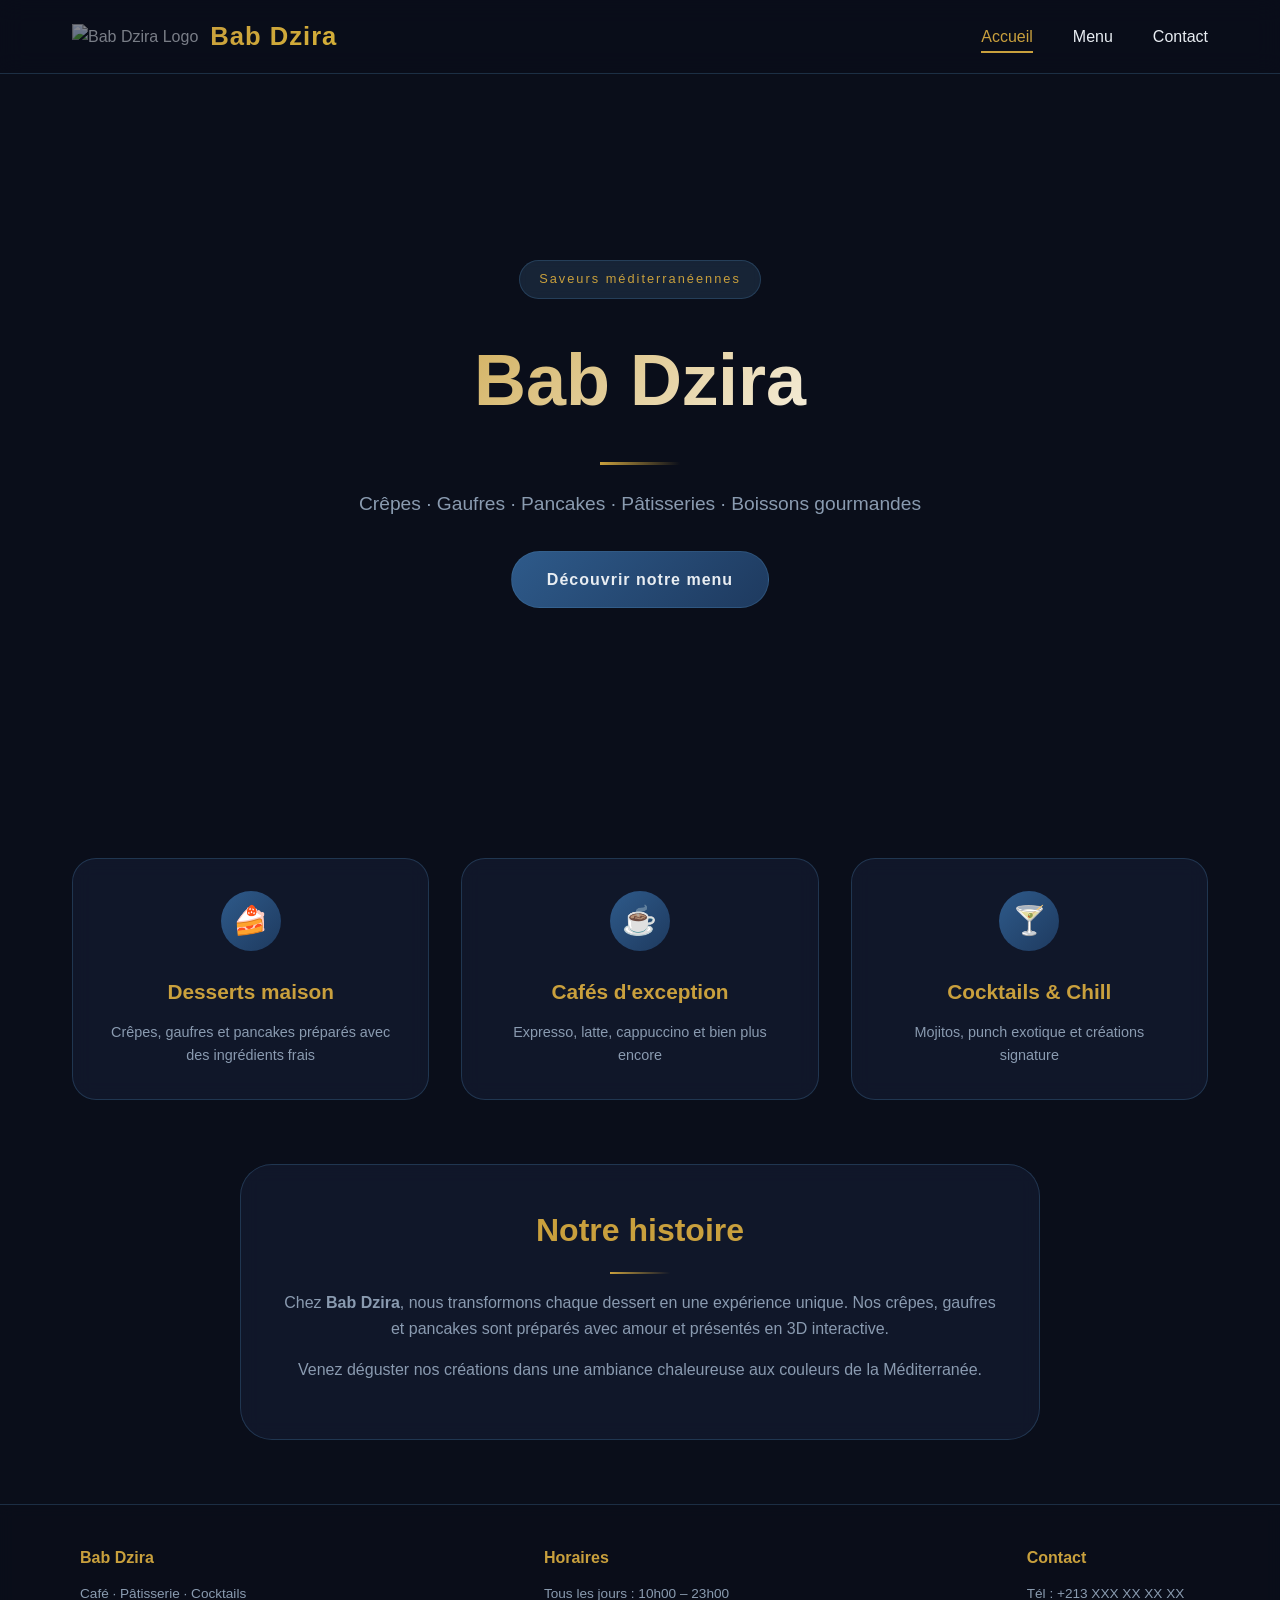
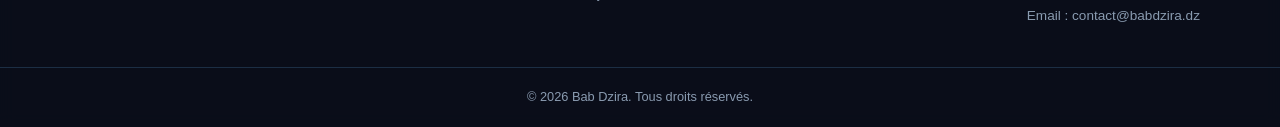
==== index.html @ 974e3d9e "Update index.html" ====
<!DOCTYPE html>
<html lang="fr">
<head>
    <meta charset="UTF-8">
    <meta name="viewport" content="width=device-width, initial-scale=1.0, user-scalable=yes">
    <title>Bab Dzira | Café Pâtisserie</title>
    <link rel="stylesheet" href="style.css">
    <script type="module" src="https://ajax.googleapis.com/ajax/libs/model-viewer/3.5.0/model-viewer.min.js"></script>
</head>
<body>
    <div class="bg-pattern"></div>
    <header>
        <nav>
            <div class="logo">
                <div class="logo-placeholder">
                    <img src="babdzira.png" alt="Bab Dzira Logo" class="logo-img" onerror="this.style.opacity='0.5'">
                </div>
                <span class="logo-text">Bab Dzira</span>
            </div>
            <ul class="nav-links">
                <li><a href="index.html" class="active">Accueil</a></li>
                <li><a href="menu.html">Menu</a></li>
                <li><a href="contact.html">Contact</a></li>
            </ul>
            <div class="hamburger">
                <span></span>
                <span></span>
                <span></span>
            </div>
        </nav>
    </header>

    <main>
        <section class="hero">
            <div class="hero-content">
                <div class="hero-badge">Saveurs méditerranéennes</div>
                <h1>Bab Dzira</h1>
                <div class="hero-divider"></div>
                <p>Crêpes · Gaufres · Pancakes · Pâtisseries · Boissons gourmandes</p>
                <a href="menu.html" class="btn-primary">Découvrir notre menu</a>
            </div>
        </section>

        <section class="features">
            <div class="feature-card">
                <div class="feature-icon feature-icon-dessert"></div>
                <h3>Desserts maison</h3>
                <p>Crêpes, gaufres et pancakes préparés avec des ingrédients frais</p>
            </div>
            <div class="feature-card">
                <div class="feature-icon feature-icon-cafe"></div>
                <h3>Cafés d'exception</h3>
                <p>Expresso, latte, cappuccino et bien plus encore</p>
            </div>
            <div class="feature-card">
                <div class="feature-icon feature-icon-cocktail"></div>
                <h3>Cocktails & Chill</h3>
                <p>Mojitos, punch exotique et créations signature</p>
            </div>
        </section>

        <section class="about-preview">
            <div class="about-text">
                <h2>Notre histoire</h2>
                <div class="section-divider"></div>
                <p>Chez <strong>Bab Dzira</strong>, nous transformons chaque dessert en une expérience unique. Nos crêpes, gaufres et pancakes sont préparés avec amour et présentés en 3D interactive.</p>
                <p>Venez déguster nos créations dans une ambiance chaleureuse aux couleurs de la Méditerranée.</p>
            </div>
        </section>
    </main>

    <footer>
        <div class="footer-content">
            <div class="footer-section">
                <h4>Bab Dzira</h4>
                <p>Café · Pâtisserie · Cocktails</p>
            </div>
            <div class="footer-section">
                <h4>Horaires</h4>
                <p>Tous les jours : 10h00 – 23h00</p>
            </div>
            <div class="footer-section">
                <h4>Contact</h4>
                <p>Tél : +213 XXX XX XX XX</p>
                <p>Email : contact@babdzira.dz</p>
            </div>
        </div>
        <div class="footer-bottom">
            <p>&copy; 2026 Bab Dzira. Tous droits réservés.</p>
        </div>
    </footer>

    <script src="script.js"></script>
</body>
</html>
---- style.css ----
:root {
    --bg-dark: #0A0E1A;
    --bg-card: rgba(18, 25, 45, 0.85);
    --blue-primary: #1E3A5F;
    --blue-accent: #2E5A8A;
    --blue-light: #4A7DA8;
    --gold: #C9A03D;
    --gold-light: #D4AF37;
    --text-light: #E8EDF2;
    --text-muted: #8A9BB0;
    --glass-border: rgba(74, 125, 168, 0.3);
    --shadow: 0 15px 35px rgba(0, 0, 0, 0.3);
    --shadow-glow: 0 0 20px rgba(74, 125, 168, 0.2);
}

* {
    margin: 0;
    padding: 0;
    box-sizing: border-box;
    font-family: 'Segoe UI', 'Poppins', 'Helvetica Neue', sans-serif;
}

body {
    background: var(--bg-dark);
    color: var(--text-light);
    line-height: 1.6;
    position: relative;
}

.bg-gradient {
    position: fixed;
    top: 0;
    left: 0;
    width: 100%;
    height: 100%;
    background: radial-gradient(circle at 20% 30%, rgba(30, 58, 95, 0.3), rgba(10, 14, 26, 0.95));
    z-index: -2;
}

/* HEADER */
header {
    background: rgba(10, 14, 26, 0.85);
    backdrop-filter: blur(12px);
    border-bottom: 1px solid var(--glass-border);
    position: sticky;
    top: 0;
    z-index: 100;
}

nav {
    max-width: 1200px;
    margin: 0 auto;
    padding: 1rem 2rem;
    display: flex;
    justify-content: space-between;
    align-items: center;
    flex-wrap: wrap;
}

.logo {
    display: flex;
    align-items: center;
    gap: 0.75rem;
}

.logo img {
    height: 50px;
    width: auto;
}

.logo span {
    font-size: 1.6rem;
    font-weight: 600;
    background: linear-gradient(135deg, var(--gold), var(--gold-light));
    -webkit-background-clip: text;
    background-clip: text;
    color: transparent;
    letter-spacing: 1px;
}

.nav-links {
    display: flex;
    gap: 2.5rem;
    list-style: none;
}

.nav-links a {
    text-decoration: none;
    color: var(--text-light);
    font-weight: 500;
    transition: all 0.3s ease;
    padding: 0.5rem 0;
    position: relative;
}

.nav-links a::after {
    content: '';
    position: absolute;
    bottom: 0;
    left: 0;
    width: 0;
    height: 2px;
    background: var(--gold);
    transition: width 0.3s ease;
}

.nav-links a:hover::after,
.nav-links a.active::after {
    width: 100%;
}

.nav-links a:hover,
.nav-links a.active {
    color: var(--gold);
}

.hamburger {
    display: none;
    flex-direction: column;
    cursor: pointer;
}

.hamburger span {
    width: 25px;
    height: 2px;
    background: var(--text-light);
    margin: 3px 0;
    transition: 0.3s;
}

/* HERO */
.hero {
    min-height: 80vh;
    display: flex;
    align-items: center;
    justify-content: center;
    text-align: center;
    padding: 4rem 2rem;
}

.hero-content {
    max-width: 800px;
}

.hero-badge {
    display: inline-block;
    background: rgba(74, 125, 168, 0.2);
    backdrop-filter: blur(4px);
    padding: 0.5rem 1.2rem;
    border-radius: 40px;
    font-size: 0.8rem;
    letter-spacing: 2px;
    color: var(--gold);
    border: 1px solid var(--glass-border);
    margin-bottom: 1.5rem;
}

.hero h1 {
    font-size: 4.5rem;
    font-weight: 700;
    background: linear-gradient(135deg, var(--gold), #FFFFFF);
    -webkit-background-clip: text;
    background-clip: text;
    color: transparent;
    margin-bottom: 1rem;
}

.hero-divider {
    width: 80px;
    height: 3px;
    background: linear-gradient(90deg, var(--gold), transparent);
    margin: 1.5rem auto;
}

.hero p {
    font-size: 1.2rem;
    color: var(--text-muted);
    margin-bottom: 2rem;
}

.btn-primary {
    background: linear-gradient(135deg, var(--blue-accent), var(--blue-primary));
    color: var(--text-light);
    padding: 0.9rem 2.2rem;
    border: 1px solid var(--glass-border);
    border-radius: 40px;
    font-weight: 600;
    text-decoration: none;
    display: inline-block;
    transition: all 0.3s ease;
    cursor: pointer;
    letter-spacing: 1px;
}

.btn-primary:hover {
    background: linear-gradient(135deg, var(--blue-light), var(--blue-accent));
    transform: translateY(-3px);
    box-shadow: var(--shadow-glow);
    border-color: var(--gold);
}

/* FEATURES */
.features {
    max-width: 1200px;
    margin: 4rem auto;
    display: flex;
    gap: 2rem;
    flex-wrap: wrap;
    padding: 0 2rem;
}

.feature-card {
    background: var(--bg-card);
    backdrop-filter: blur(10px);
    border: 1px solid var(--glass-border);
    border-radius: 24px;
    padding: 2rem;
    text-align: center;
    flex: 1;
    min-width: 200px;
    transition: all 0.3s ease;
}

.feature-card:hover {
    transform: translateY(-8px);
    border-color: var(--gold);
    box-shadow: var(--shadow);
}

.feature-icon {
    width: 60px;
    height: 60px;
    margin: 0 auto 1.5rem;
    background: linear-gradient(135deg, var(--blue-accent), var(--blue-primary));
    border-radius: 50%;
    display: flex;
    align-items: center;
    justify-content: center;
    position: relative;
}

.feature-icon::before {
    font-size: 28px;
    color: var(--gold);
}

.feature-icon-dessert::before { content: "🍰"; }
.feature-icon-cafe::before { content: "☕"; }
.feature-icon-cocktail::before { content: "🍸"; }

.feature-card h3 {
    font-size: 1.3rem;
    margin-bottom: 0.8rem;
    color: var(--gold);
}

.feature-card p {
    color: var(--text-muted);
    font-size: 0.9rem;
}

/* ABOUT */
.about-preview {
    max-width: 800px;
    margin: 4rem auto;
    text-align: center;
    padding: 2.5rem;
    background: var(--bg-card);
    backdrop-filter: blur(10px);
    border: 1px solid var(--glass-border);
    border-radius: 32px;
}

.about-preview h2 {
    font-size: 2rem;
    color: var(--gold);
    margin-bottom: 1rem;
}

.section-divider {
    width: 60px;
    height: 2px;
    background: linear-gradient(90deg, var(--gold), transparent);
    margin: 1rem auto;
}

.about-preview p {
    color: var(--text-muted);
    margin: 1rem 0;
}

/* MENU - CARROUSSEL */
.menu-header {
    text-align: center;
    padding: 3rem 2rem 1rem;
}

.menu-header h1 {
    font-size: 2.8rem;
    color: var(--gold);
}

.menu-category-horizontal {
    margin: 2.5rem auto;
    padding: 0 1.5rem;
}

.menu-category-horizontal h2 {
    font-size: 1.8rem;
    border-left: 4px solid var(--gold);
    padding-left: 1rem;
    margin-bottom: 1.5rem;
    color: var(--text-light);
}

.scroll-container {
    overflow-x: auto;
    scroll-behavior: smooth;
    -webkit-overflow-scrolling: touch;
    scrollbar-width: thin;
    scrollbar-color: var(--gold) var(--blue-primary);
}

.scroll-container::-webkit-scrollbar {
    height: 6px;
}

.scroll-container::-webkit-scrollbar-track {
    background: var(--blue-primary);
    border-radius: 10px;
}

.scroll-container::-webkit-scrollbar-thumb {
    background: var(--gold);
    border-radius: 10px;
}

.scroll-wrapper {
    display: flex;
    gap: 1.5rem;
    padding: 0.5rem 0.2rem 1rem;
}

.menu-item {
    background: var(--bg-card);
    backdrop-filter: blur(10px);
    border: 1px solid var(--glass-border);
    border-radius: 24px;
    overflow: hidden;
    min-width: 280px;
    max-width: 280px;
    flex-shrink: 0;
    transition: all 0.3s ease;
}

.menu-item:hover {
    transform: translateY(-5px);
    border-color: var(--gold);
    box-shadow: var(--shadow);
}

.model-container {
    width: 100%;
    min-height: 220px;
    background: rgba(10, 14, 26, 0.6);
    display: flex;
    flex-direction: column;
    align-items: center;
    justify-content: center;
}

.btn-3d {
    background: linear-gradient(135deg, var(--blue-accent), var(--blue-primary));
    color: var(--text-light);
    border: 1px solid var(--glass-border);
    padding: 10px 20px;
    border-radius: 40px;
    font-weight: 500;
    cursor: pointer;
    margin: 20px auto;
    transition: all 0.3s ease;
}

.btn-3d:hover {
    background: linear-gradient(135deg, var(--blue-light), var(--blue-accent));
    border-color: var(--gold);
    transform: scale(1.02);
}

.model-3d {
    width: 100%;
    height: 220px;
    display: block;
}

.hidden-model {
    display: none;
}

.model-3d:not(.hidden-model) {
    display: block;
}

.dish-img {
    width: 100%;
    height: 180px;
    object-fit: cover;
    background: rgba(10, 14, 26, 0.6);
}

.menu-info {
    padding: 1.2rem;
}

.menu-info h3 {
    font-size: 1.1rem;
    color: var(--gold);
    margin-bottom: 0.4rem;
}

.menu-info p {
    font-size: 0.8rem;
    color: var(--text-muted);
}

.price {
    font-weight: 700;
    color: var(--gold-light);
    font-size: 1.1rem;
    display: inline-block;
    margin-top: 0.6rem;
}

/* CONTACT */
.contact-header {
    text-align: center;
    padding: 2rem;
}

.contact-header h1 {
    font-size: 2.5rem;
    color: var(--gold);
}

.contact-container {
    max-width: 1000px;
    margin: 2rem auto;
    display: grid;
    grid-template-columns: 1fr 1fr;
    gap: 3rem;
    padding: 0 2rem;
}

.contact-info, .contact-form {
    background: var(--bg-card);
    backdrop-filter: blur(10px);
    border: 1px solid var(--glass-border);
    padding: 2rem;
    border-radius: 28px;
}

.contact-info h2, .contact-form h2 {
    color: var(--gold);
    margin-bottom: 1.5rem;
}

.info-item {
    padding: 0.8rem 0;
    border-bottom: 1px solid var(--glass-border);
    color: var(--text-muted);
}

.info-item::before {
    margin-right: 12px;
    color: var(--gold);
}

.location::before { content: "📍 "; }
.phone::before { content: "📞 "; }
.email::before { content: "✉️ "; }
.clock::before { content: "⏰ "; }
.delivery::before { content: "🚚 "; }

.contact-form input, .contact-form textarea {
    width: 100%;
    padding: 0.9rem;
    margin: 0.5rem 0 1.2rem;
    background: rgba(10, 14, 26, 0.6);
    border: 1px solid var(--glass-border);
    border-radius: 16px;
    color: var(--text-light);
    font-size: 1rem;
}

.contact-form input:focus, .contact-form textarea:focus {
    outline: none;
    border-color: var(--gold);
}

/* FOOTER */
footer {
    background: rgba(10, 14, 26, 0.9);
    backdrop-filter: blur(8px);
    border-top: 1px solid var(--glass-border);
    margin-top: 4rem;
}

.footer-content {
    max-width: 1200px;
    margin: 0 auto;
    padding: 2.5rem;
    display: flex;
    justify-content: space-between;
    flex-wrap: wrap;
    gap: 2rem;
}

.footer-section h4 {
    color: var(--gold);
    margin-bottom: 0.8rem;
}

.footer-section p {
    color: var(--text-muted);
    font-size: 0.85rem;
}

.footer-bottom {
    text-align: center;
    padding: 1.2rem;
    border-top: 1px solid var(--glass-border);
    color: var(--text-muted);
    font-size: 0.8rem;
}

/* RESPONSIVE */
@media (max-width: 768px) {
    .nav-links {
        display: none;
        width: 100%;
        flex-direction: column;
        text-align: center;
        gap: 1rem;
        padding: 1rem 0;
    }
    .nav-links.active {
        display: flex;
    }
    .hamburger {
        display: flex;
    }
    .hero h1 {
        font-size: 2.5rem;
    }
    .contact-container {
        grid-template-columns: 1fr;
    }
    .hero-badge {
        font-size: 0.7rem;
    }
}
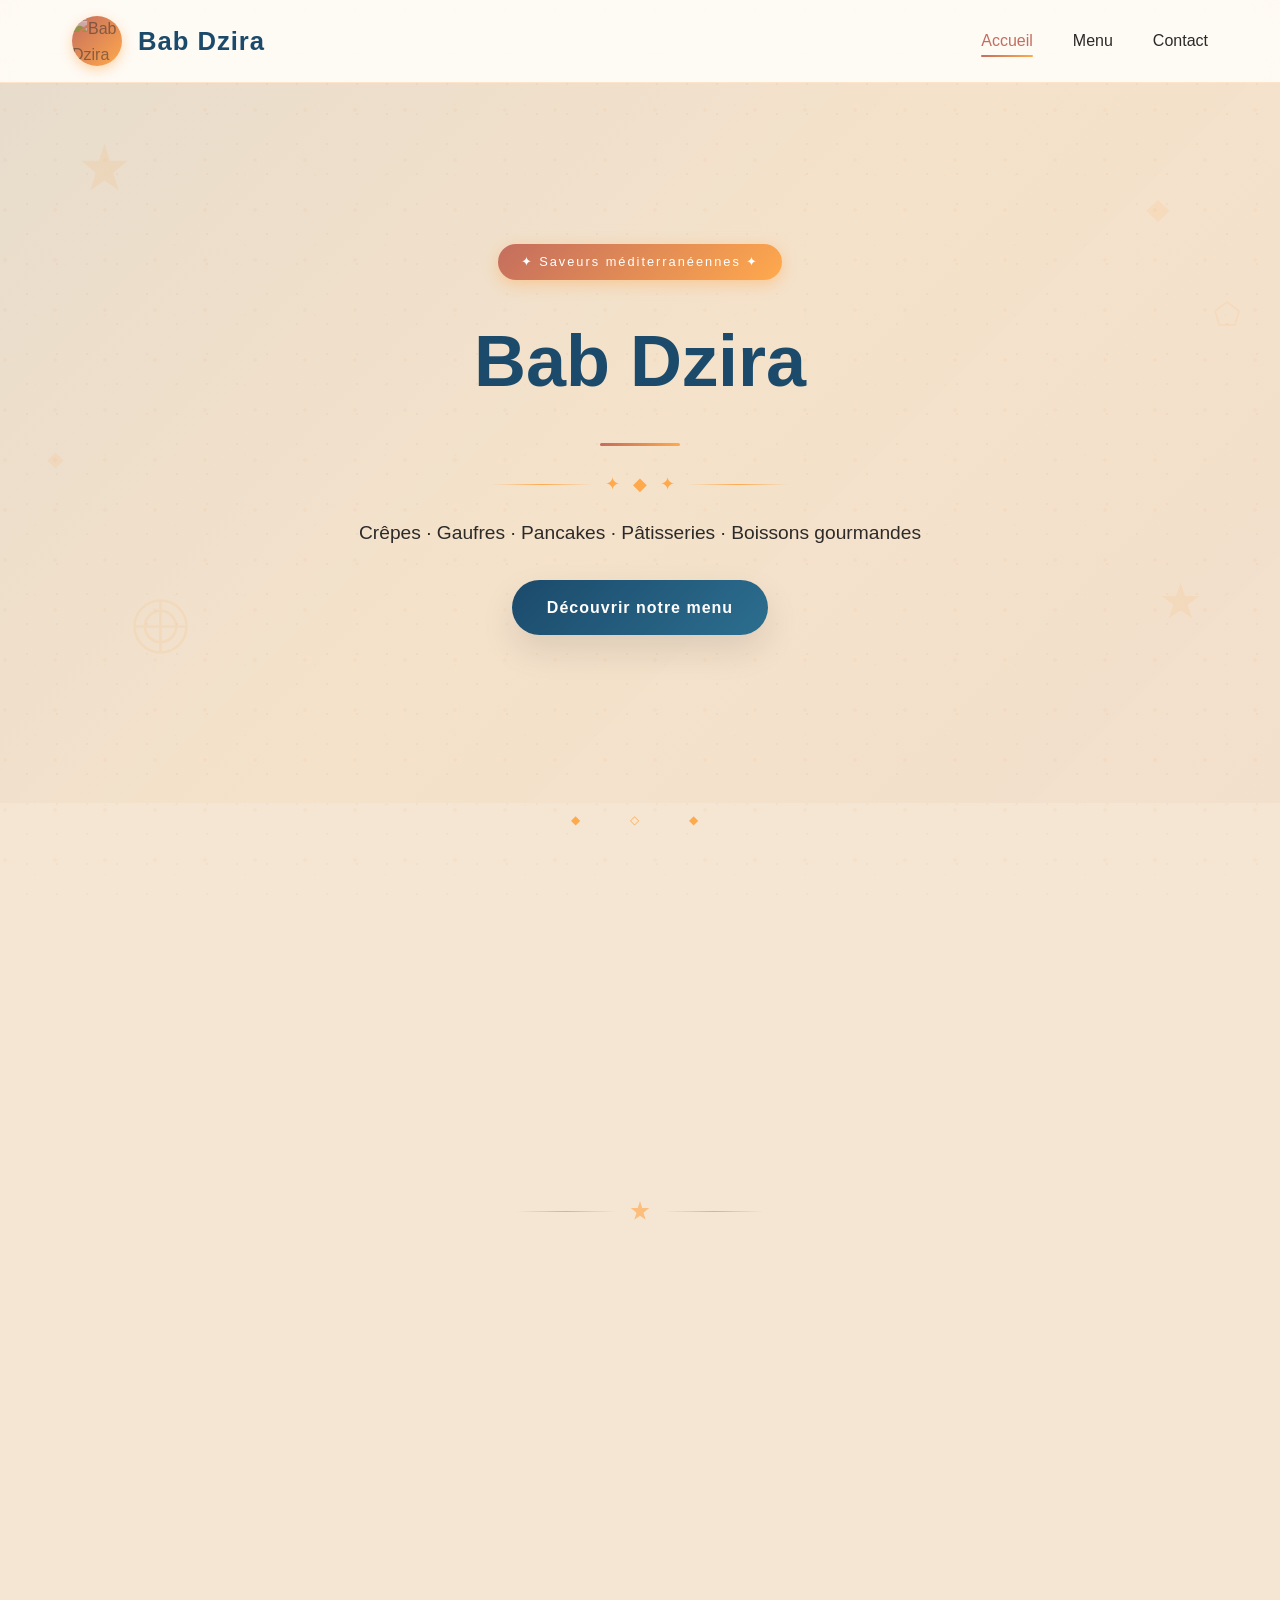
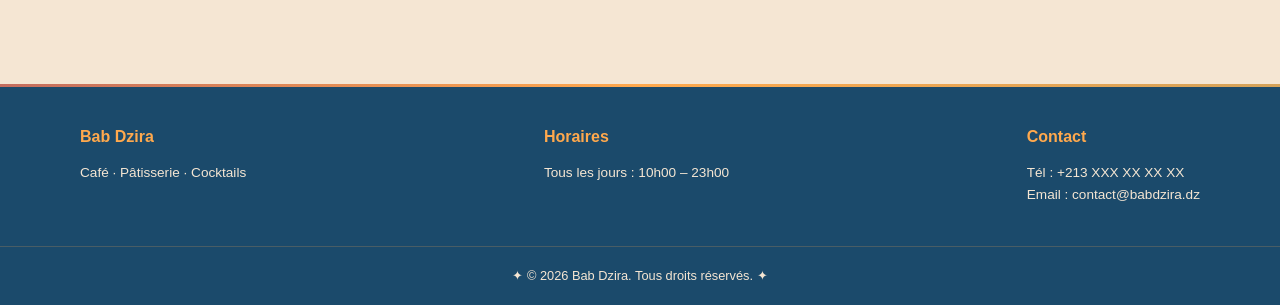
==== commit acf290e1: "Add files via upload" ====
--- a/index.html
+++ b/index.html
@@ -9,6 +9,7 @@
 </head>
 <body>
     <div class="bg-pattern"></div>
+
     <header>
         <nav>
             <div class="logo">
@@ -23,24 +24,54 @@
                 <li><a href="contact.html">Contact</a></li>
             </ul>
             <div class="hamburger">
-                <span></span>
-                <span></span>
-                <span></span>
+                <span></span><span></span><span></span>
             </div>
         </nav>
     </header>
 
     <main>
+        <!-- ===== HERO ===== -->
         <section class="hero">
+            <!-- Floating geometric ornaments (light orange) -->
+            <svg class="geo-shape" style="top:8%;left:6%;width:55px;height:55px;" viewBox="0 0 50 50" fill="currentColor">
+                <polygon points="25,2 30,18 46,18 33,29 38,45 25,36 12,45 17,29 4,18 20,18"/>
+            </svg>
+            <svg class="geo-shape" style="top:15%;right:8%;width:40px;height:40px;" viewBox="0 0 50 50" fill="currentColor">
+                <rect x="15" y="15" width="20" height="20" transform="rotate(45 25 25)"/>
+            </svg>
+            <svg class="geo-shape" style="bottom:20%;left:10%;width:65px;height:65px;" viewBox="0 0 50 50" fill="none" stroke="currentColor" stroke-width="2">
+                <circle cx="25" cy="25" r="20"/><circle cx="25" cy="25" r="12"/>
+                <line x1="25" y1="5" x2="25" y2="45"/><line x1="5" y1="25" x2="45" y2="25"/>
+            </svg>
+            <svg class="geo-shape" style="bottom:25%;right:6%;width:45px;height:45px;" viewBox="0 0 50 50" fill="currentColor">
+                <polygon points="25,5 30,20 46,20 33,30 38,45 25,36 12,45 17,30 4,20 20,20"/>
+            </svg>
+            <svg class="geo-shape" style="top:50%;left:3%;width:35px;height:35px;" viewBox="0 0 50 50" fill="currentColor">
+                <rect x="17" y="17" width="16" height="16" transform="rotate(45 25 25)"/>
+            </svg>
+            <svg class="geo-shape" style="top:30%;right:3%;width:30px;height:30px;" viewBox="0 0 50 50" fill="none" stroke="currentColor" stroke-width="3">
+                <polygon points="25,5 45,20 38,43 12,43 5,20"/>
+            </svg>
+
             <div class="hero-content">
-                <div class="hero-badge">Saveurs méditerranéennes</div>
+                <div class="hero-badge">✦ Saveurs méditerranéennes ✦</div>
                 <h1>Bab Dzira</h1>
                 <div class="hero-divider"></div>
+                <div class="ornament-row">
+                    <span class="ornament-line"></span>
+                    <span class="ornament-star">✦</span>
+                    <span class="ornament-star">◆</span>
+                    <span class="ornament-star">✦</span>
+                    <span class="ornament-line"></span>
+                </div>
                 <p>Crêpes · Gaufres · Pancakes · Pâtisseries · Boissons gourmandes</p>
                 <a href="menu.html" class="btn-primary">Découvrir notre menu</a>
             </div>
         </section>
 
+        <div class="diamond-sep">◆ &nbsp; ◇ &nbsp; ◆</div>
+
+        <!-- ===== FEATURES ===== -->
         <section class="features">
             <div class="feature-card">
                 <div class="feature-icon feature-icon-dessert"></div>
@@ -59,35 +90,59 @@
             </div>
         </section>
 
-        <section class="about-preview">
-            <div class="about-text">
-                <h2>Notre histoire</h2>
-                <div class="section-divider"></div>
-                <p>Chez <strong>Bab Dzira</strong>, nous transformons chaque dessert en une expérience unique. Nos crêpes, gaufres et pancakes sont préparés avec amour et présentés en 3D interactive.</p>
-                <p>Venez déguster nos créations dans une ambiance chaleureuse aux couleurs de la Méditerranée.</p>
+        <!-- Full-width ornament divider -->
+        <div class="ornament-row" style="padding:0 2rem;">
+            <span class="ornament-line" style="max-width:350px;"></span>
+            <svg width="22" height="22" viewBox="0 0 50 50" fill="var(--light-orange)" style="opacity:0.65;">
+                <polygon points="25,2 30,18 46,18 33,29 38,45 25,36 12,45 17,29 4,18 20,18"/>
+            </svg>
+            <span class="ornament-line" style="max-width:350px;"></span>
+        </div>
+
+        <!-- ===== ABOUT ===== -->
+        <section class="about-preview" style="position:relative;overflow:hidden;">
+            <!-- Corner ornament SVGs -->
+            <svg class="corner-svg top-left" viewBox="0 0 60 60" fill="none" stroke="currentColor" stroke-width="2.5">
+                <path d="M5 5 L5 32 Q5 55 30 55"/>
+                <circle cx="5" cy="5" r="3" fill="currentColor"/>
+                <circle cx="30" cy="55" r="3" fill="currentColor"/>
+            </svg>
+            <svg class="corner-svg top-right" viewBox="0 0 60 60" fill="none" stroke="currentColor" stroke-width="2.5">
+                <path d="M5 5 L5 32 Q5 55 30 55"/>
+                <circle cx="5" cy="5" r="3" fill="currentColor"/>
+                <circle cx="30" cy="55" r="3" fill="currentColor"/>
+            </svg>
+            <svg class="corner-svg bot-left" viewBox="0 0 60 60" fill="none" stroke="currentColor" stroke-width="2.5">
+                <path d="M5 5 L5 32 Q5 55 30 55"/>
+                <circle cx="5" cy="5" r="3" fill="currentColor"/>
+                <circle cx="30" cy="55" r="3" fill="currentColor"/>
+            </svg>
+            <svg class="corner-svg bot-right" viewBox="0 0 60 60" fill="none" stroke="currentColor" stroke-width="2.5">
+                <path d="M5 5 L5 32 Q5 55 30 55"/>
+                <circle cx="5" cy="5" r="3" fill="currentColor"/>
+                <circle cx="30" cy="55" r="3" fill="currentColor"/>
+            </svg>
+
+            <h2>Notre histoire</h2>
+            <div class="section-divider"></div>
+            <div class="ornament-row">
+                <span class="ornament-star" style="font-size:0.75rem;">✦</span>
+                <span class="ornament-star" style="font-size:0.75rem;">✦</span>
+                <span class="ornament-star" style="font-size:0.75rem;">✦</span>
             </div>
+            <p>Chez <strong>Bab Dzira</strong>, nous transformons chaque dessert en une expérience unique. Nos crêpes, gaufres et pancakes sont préparés avec amour et présentés en 3D interactive.</p>
+            <p>Venez déguster nos créations dans une ambiance chaleureuse aux couleurs de la Méditerranée.</p>
+            <div class="orange-bar"></div>
         </section>
     </main>
 
     <footer>
         <div class="footer-content">
-            <div class="footer-section">
-                <h4>Bab Dzira</h4>
-                <p>Café · Pâtisserie · Cocktails</p>
-            </div>
-            <div class="footer-section">
-                <h4>Horaires</h4>
-                <p>Tous les jours : 10h00 – 23h00</p>
-            </div>
-            <div class="footer-section">
-                <h4>Contact</h4>
-                <p>Tél : +213 XXX XX XX XX</p>
-                <p>Email : contact@babdzira.dz</p>
-            </div>
+            <div class="footer-section"><h4>Bab Dzira</h4><p>Café · Pâtisserie · Cocktails</p></div>
+            <div class="footer-section"><h4>Horaires</h4><p>Tous les jours : 10h00 – 23h00</p></div>
+            <div class="footer-section"><h4>Contact</h4><p>Tél : +213 XXX XX XX XX</p><p>Email : contact@babdzira.dz</p></div>
         </div>
-        <div class="footer-bottom">
-            <p>&copy; 2026 Bab Dzira. Tous droits réservés.</p>
-        </div>
+        <div class="footer-bottom"><p>✦ &copy; 2026 Bab Dzira. Tous droits réservés. ✦</p></div>
     </footer>
 
     <script src="script.js"></script>
--- a/style.css
+++ b/style.css
@@ -1,16 +1,18 @@
 :root {
-    --bg-dark: #0A0E1A;
-    --bg-card: rgba(18, 25, 45, 0.85);
-    --blue-primary: #1E3A5F;
-    --blue-accent: #2E5A8A;
-    --blue-light: #4A7DA8;
-    --gold: #C9A03D;
-    --gold-light: #D4AF37;
-    --text-light: #E8EDF2;
-    --text-muted: #8A9BB0;
-    --glass-border: rgba(74, 125, 168, 0.3);
-    --shadow: 0 15px 35px rgba(0, 0, 0, 0.3);
-    --shadow-glow: 0 0 20px rgba(74, 125, 168, 0.2);
+    --med-blue: #1B4A6B;
+    --med-blue-light: #2C6E8F;
+    --med-terracotta: #C46D5E;
+    --med-terracotta-light: #D9897A;
+    --med-ocre: #D4A259;
+    --med-sand: #F5E6D3;
+    --med-white: #FFFDF9;
+    --med-dark: #2C2A29;
+    --glass-bg: rgba(255, 253, 249, 0.85);
+    --shadow: 0 15px 35px rgba(0, 0, 0, 0.1);
+    --shadow-gold: 0 0 20px rgba(212, 162, 89, 0.3);
+    --light-orange: #FFA94D;
+    --light-orange-soft: rgba(255, 169, 77, 0.18);
+    --light-orange-glow: rgba(255, 169, 77, 0.45);
 }
 
 * {
@@ -21,30 +23,180 @@
 }
 
 body {
-    background: var(--bg-dark);
-    color: var(--text-light);
+    background: var(--med-sand);
+    color: var(--med-dark);
     line-height: 1.6;
-    position: relative;
-}
-
-.bg-gradient {
+}
+
+/* ========== BACKGROUND PATTERN ========== */
+.bg-pattern {
     position: fixed;
     top: 0;
     left: 0;
     width: 100%;
     height: 100%;
-    background: radial-gradient(circle at 20% 30%, rgba(30, 58, 95, 0.3), rgba(10, 14, 26, 0.95));
+    background-image:
+        radial-gradient(circle at 10% 20%, rgba(255, 169, 77, 0.07) 2px, transparent 2px),
+        radial-gradient(circle at 90% 80%, rgba(196, 109, 94, 0.06) 1px, transparent 1px),
+        radial-gradient(circle at 50% 50%, rgba(255, 169, 77, 0.04) 1px, transparent 1px);
+    background-size: 50px 50px, 30px 30px, 70px 70px;
     z-index: -2;
 }
 
-/* HEADER */
+/* ========== KEYFRAMES ========== */
+@keyframes fadeInUp {
+    from { opacity: 0; transform: translateY(40px); }
+    to   { opacity: 1; transform: translateY(0); }
+}
+@keyframes fadeInLeft {
+    from { opacity: 0; transform: translateX(-40px); }
+    to   { opacity: 1; transform: translateX(0); }
+}
+@keyframes floatGently {
+    0%, 100% { transform: translateY(0) rotate(0deg); }
+    50%       { transform: translateY(-12px) rotate(4deg); }
+}
+@keyframes spinSlow {
+    from { transform: rotate(0deg); }
+    to   { transform: rotate(360deg); }
+}
+@keyframes shimmerPrice {
+    0%   { background-position: -200% center; }
+    100% { background-position:  200% center; }
+}
+@keyframes rippleAnim {
+    to { transform: scale(5); opacity: 0; }
+}
+@keyframes sparkleFloat {
+    0%   { opacity: 0; transform: translateY(0) scale(0); }
+    20%  { opacity: 0.8; transform: translateY(-15px) scale(1); }
+    80%  { opacity: 0.3; transform: translateY(-70px) scale(0.7); }
+    100% { opacity: 0; transform: translateY(-110px) scale(0); }
+}
+@keyframes ornamentPulse {
+    0%, 100% { opacity: 0.35; transform: scale(1); }
+    50%       { opacity: 0.6;  transform: scale(1.08); }
+}
+@keyframes borderGlow {
+    0%, 100% { box-shadow: 0 0 0 0 var(--light-orange-soft); }
+    50%       { box-shadow: 0 0 0 6px var(--light-orange-soft); }
+}
+@keyframes gradientShift {
+    0%   { background-position: 0% 50%; }
+    50%  { background-position: 100% 50%; }
+    100% { background-position: 0% 50%; }
+}
+@keyframes diamondSpin {
+    0%   { transform: rotate(0deg) scale(1); opacity: 0.4; }
+    50%  { transform: rotate(180deg) scale(1.1); opacity: 0.7; }
+    100% { transform: rotate(360deg) scale(1); opacity: 0.4; }
+}
+
+/* ========== SCROLL REVEAL ========== */
+.reveal {
+    opacity: 0;
+    transform: translateY(45px);
+    transition: opacity 0.75s cubic-bezier(0.22, 1, 0.36, 1),
+                transform 0.75s cubic-bezier(0.22, 1, 0.36, 1);
+}
+.reveal-left {
+    opacity: 0;
+    transform: translateX(-45px);
+    transition: opacity 0.75s cubic-bezier(0.22, 1, 0.36, 1),
+                transform 0.75s cubic-bezier(0.22, 1, 0.36, 1);
+}
+.reveal.visible,
+.reveal-left.visible {
+    opacity: 1;
+    transform: translate(0);
+}
+
+/* ========== ORNAMENT ELEMENTS ========== */
+
+/* Ornament row with line + star + line */
+.ornament-row {
+    display: flex;
+    align-items: center;
+    justify-content: center;
+    gap: 0.8rem;
+    margin: 1.2rem auto;
+}
+.ornament-line {
+    height: 1px;
+    width: 100px;
+    background: linear-gradient(90deg, transparent, var(--light-orange), transparent);
+    border-radius: 2px;
+}
+.ornament-star {
+    color: var(--light-orange);
+    font-size: 1.1rem;
+    animation: ornamentPulse 3s ease-in-out infinite;
+    display: inline-block;
+}
+.ornament-star:nth-child(2) { animation-delay: 0.5s; }
+.ornament-star:nth-child(4) { animation-delay: 1s; }
+
+/* Corner SVG ornament */
+.corner-ornament-wrap {
+    position: relative;
+}
+.corner-svg {
+    position: absolute;
+    width: 65px;
+    height: 65px;
+    color: var(--light-orange);
+    opacity: 0.35;
+    pointer-events: none;
+    animation: ornamentPulse 4s ease-in-out infinite;
+}
+.corner-svg.top-left  { top: 12px; left: 12px; }
+.corner-svg.top-right { top: 12px; right: 12px; transform: scaleX(-1); }
+.corner-svg.bot-left  { bottom: 12px; left: 12px; transform: scaleY(-1); }
+.corner-svg.bot-right { bottom: 12px; right: 12px; transform: scale(-1); }
+
+/* Floating geometric shapes (hero background) */
+.geo-shape {
+    position: absolute;
+    pointer-events: none;
+    color: var(--light-orange);
+    opacity: 0.12;
+    animation: floatGently ease-in-out infinite;
+}
+
+/* Diamond row separator */
+.diamond-sep {
+    text-align: center;
+    color: var(--light-orange);
+    font-size: 0.75rem;
+    letter-spacing: 10px;
+    margin: 0.5rem 0;
+    animation: ornamentPulse 4s ease-in-out infinite;
+}
+
+/* Animated orange accent bar */
+.orange-bar {
+    width: 40px;
+    height: 3px;
+    background: linear-gradient(90deg, var(--light-orange), var(--med-ocre), var(--light-orange));
+    background-size: 200% auto;
+    animation: shimmerPrice 2s linear infinite;
+    border-radius: 4px;
+    margin: 0.8rem auto;
+}
+
+/* ========== HEADER ========== */
 header {
-    background: rgba(10, 14, 26, 0.85);
+    background: var(--glass-bg);
     backdrop-filter: blur(12px);
-    border-bottom: 1px solid var(--glass-border);
+    border-bottom: 1px solid rgba(255, 169, 77, 0.25);
     position: sticky;
     top: 0;
     z-index: 100;
+    transition: box-shadow 0.3s ease, background 0.3s ease;
+}
+header.scrolled {
+    background: rgba(255, 253, 249, 0.97);
+    box-shadow: 0 4px 20px rgba(0,0,0,0.08);
 }
 
 nav {
@@ -60,21 +212,29 @@
 .logo {
     display: flex;
     align-items: center;
-    gap: 0.75rem;
-}
-
-.logo img {
+    gap: 1rem;
+}
+.logo-placeholder {
+    width: 50px;
     height: 50px;
-    width: auto;
-}
-
-.logo span {
+    background: linear-gradient(135deg, var(--med-terracotta), var(--light-orange));
+    border-radius: 50%;
+    display: flex;
+    align-items: center;
+    justify-content: center;
+    overflow: hidden;
+    box-shadow: 0 4px 12px var(--light-orange-glow);
+    animation: borderGlow 3s ease-in-out infinite;
+}
+.logo-img {
+    max-width: 100%;
+    max-height: 100%;
+    object-fit: contain;
+}
+.logo-text {
     font-size: 1.6rem;
     font-weight: 600;
-    background: linear-gradient(135deg, var(--gold), var(--gold-light));
-    -webkit-background-clip: text;
-    background-clip: text;
-    color: transparent;
+    color: var(--med-blue);
     letter-spacing: 1px;
 }
 
@@ -83,52 +243,41 @@
     gap: 2.5rem;
     list-style: none;
 }
-
 .nav-links a {
     text-decoration: none;
-    color: var(--text-light);
+    color: var(--med-dark);
     font-weight: 500;
     transition: all 0.3s ease;
     padding: 0.5rem 0;
     position: relative;
 }
-
 .nav-links a::after {
     content: '';
     position: absolute;
-    bottom: 0;
-    left: 0;
-    width: 0;
-    height: 2px;
-    background: var(--gold);
+    bottom: 0; left: 0;
+    width: 0; height: 2px;
+    background: linear-gradient(90deg, var(--med-terracotta), var(--light-orange));
     transition: width 0.3s ease;
-}
-
+    border-radius: 2px;
+}
 .nav-links a:hover::after,
-.nav-links a.active::after {
-    width: 100%;
-}
-
+.nav-links a.active::after { width: 100%; }
 .nav-links a:hover,
-.nav-links a.active {
-    color: var(--gold);
-}
+.nav-links a.active { color: var(--med-terracotta); }
 
 .hamburger {
     display: none;
     flex-direction: column;
     cursor: pointer;
 }
-
 .hamburger span {
-    width: 25px;
-    height: 2px;
-    background: var(--text-light);
+    width: 25px; height: 2px;
+    background: var(--med-dark);
     margin: 3px 0;
     transition: 0.3s;
 }
 
-/* HERO */
+/* ========== HERO ========== */
 .hero {
     min-height: 80vh;
     display: flex;
@@ -136,53 +285,58 @@
     justify-content: center;
     text-align: center;
     padding: 4rem 2rem;
-}
-
+    background: linear-gradient(135deg,
+        rgba(27, 74, 107, 0.06),
+        rgba(255, 169, 77, 0.06),
+        rgba(196, 109, 94, 0.05));
+    position: relative;
+    overflow: hidden;
+}
 .hero-content {
     max-width: 800px;
-}
-
+    position: relative;
+    z-index: 2;
+}
 .hero-badge {
     display: inline-block;
-    background: rgba(74, 125, 168, 0.2);
-    backdrop-filter: blur(4px);
-    padding: 0.5rem 1.2rem;
+    background: linear-gradient(135deg, var(--med-terracotta), var(--light-orange));
+    color: white;
+    padding: 0.5rem 1.4rem;
     border-radius: 40px;
     font-size: 0.8rem;
     letter-spacing: 2px;
-    color: var(--gold);
-    border: 1px solid var(--glass-border);
     margin-bottom: 1.5rem;
-}
-
+    box-shadow: 0 4px 15px var(--light-orange-glow);
+    animation: fadeInUp 0.8s ease both;
+}
 .hero h1 {
     font-size: 4.5rem;
     font-weight: 700;
-    background: linear-gradient(135deg, var(--gold), #FFFFFF);
-    -webkit-background-clip: text;
-    background-clip: text;
-    color: transparent;
+    color: var(--med-blue);
     margin-bottom: 1rem;
-}
-
+    animation: fadeInUp 0.9s ease 0.1s both;
+}
 .hero-divider {
-    width: 80px;
-    height: 3px;
-    background: linear-gradient(90deg, var(--gold), transparent);
+    width: 80px; height: 3px;
+    background: linear-gradient(90deg, var(--med-terracotta), var(--light-orange), var(--med-ocre));
+    background-size: 200% auto;
+    animation: shimmerPrice 2.5s linear infinite;
+    border-radius: 4px;
     margin: 1.5rem auto;
 }
-
 .hero p {
     font-size: 1.2rem;
-    color: var(--text-muted);
+    color: var(--med-dark);
     margin-bottom: 2rem;
-}
-
+    animation: fadeInUp 1s ease 0.2s both;
+}
+
+/* ========== BUTTONS ========== */
 .btn-primary {
-    background: linear-gradient(135deg, var(--blue-accent), var(--blue-primary));
-    color: var(--text-light);
+    background: linear-gradient(135deg, var(--med-blue), var(--med-blue-light));
+    color: white;
     padding: 0.9rem 2.2rem;
-    border: 1px solid var(--glass-border);
+    border: none;
     border-radius: 40px;
     font-weight: 600;
     text-decoration: none;
@@ -190,16 +344,27 @@
     transition: all 0.3s ease;
     cursor: pointer;
     letter-spacing: 1px;
-}
-
+    box-shadow: var(--shadow);
+    position: relative;
+    overflow: hidden;
+    animation: fadeInUp 1.1s ease 0.3s both;
+}
 .btn-primary:hover {
-    background: linear-gradient(135deg, var(--blue-light), var(--blue-accent));
     transform: translateY(-3px);
-    box-shadow: var(--shadow-glow);
-    border-color: var(--gold);
-}
-
-/* FEATURES */
+    box-shadow: 0 8px 25px var(--light-orange-glow);
+}
+.ripple {
+    position: absolute;
+    border-radius: 50%;
+    background: rgba(255, 255, 255, 0.35);
+    transform: scale(0);
+    animation: rippleAnim 0.65s linear;
+    pointer-events: none;
+    width: 20px; height: 20px;
+    margin-left: -10px; margin-top: -10px;
+}
+
+/* ========== FEATURES ========== */
 .features {
     max-width: 1200px;
     margin: 4rem auto;
@@ -208,109 +373,115 @@
     flex-wrap: wrap;
     padding: 0 2rem;
 }
-
 .feature-card {
-    background: var(--bg-card);
-    backdrop-filter: blur(10px);
-    border: 1px solid var(--glass-border);
+    background: var(--glass-bg);
+    backdrop-filter: blur(8px);
+    border: 1px solid rgba(255, 169, 77, 0.3);
     border-radius: 24px;
     padding: 2rem;
     text-align: center;
     flex: 1;
     min-width: 200px;
-    transition: all 0.3s ease;
-}
-
+    transition: all 0.4s cubic-bezier(0.22, 1, 0.36, 1);
+    position: relative;
+    overflow: hidden;
+}
+.feature-card::before {
+    content: '';
+    position: absolute;
+    top: 0; left: 0; right: 0;
+    height: 2px;
+    background: linear-gradient(90deg, transparent, var(--light-orange), transparent);
+    opacity: 0;
+    transition: opacity 0.3s ease;
+}
+.feature-card:hover::before { opacity: 1; }
 .feature-card:hover {
-    transform: translateY(-8px);
-    border-color: var(--gold);
-    box-shadow: var(--shadow);
-}
-
+    transform: translateY(-10px);
+    border-color: var(--light-orange);
+    box-shadow: 0 20px 40px var(--light-orange-soft);
+}
 .feature-icon {
-    width: 60px;
-    height: 60px;
+    width: 60px; height: 60px;
     margin: 0 auto 1.5rem;
-    background: linear-gradient(135deg, var(--blue-accent), var(--blue-primary));
+    background: linear-gradient(135deg, var(--med-terracotta), var(--light-orange));
     border-radius: 50%;
     display: flex;
     align-items: center;
     justify-content: center;
     position: relative;
-}
-
-.feature-icon::before {
-    font-size: 28px;
-    color: var(--gold);
-}
-
+    box-shadow: 0 6px 18px var(--light-orange-glow);
+    transition: transform 0.3s ease;
+}
+.feature-card:hover .feature-icon { transform: rotate(10deg) scale(1.1); }
+.feature-icon::before { font-size: 28px; color: white; }
 .feature-icon-dessert::before { content: "🍰"; }
-.feature-icon-cafe::before { content: "☕"; }
-.feature-icon-cocktail::before { content: "🍸"; }
-
-.feature-card h3 {
-    font-size: 1.3rem;
-    margin-bottom: 0.8rem;
-    color: var(--gold);
-}
-
-.feature-card p {
-    color: var(--text-muted);
-    font-size: 0.9rem;
-}
-
-/* ABOUT */
+.feature-icon-cafe::before    { content: "☕"; }
+.feature-icon-cocktail::before{ content: "🍸"; }
+.feature-card h3 { font-size: 1.3rem; margin-bottom: 0.8rem; color: var(--med-blue); }
+.feature-card p  { color: var(--med-dark); font-size: 0.9rem; }
+
+/* ========== ABOUT ========== */
 .about-preview {
     max-width: 800px;
     margin: 4rem auto;
     text-align: center;
-    padding: 2.5rem;
-    background: var(--bg-card);
-    backdrop-filter: blur(10px);
-    border: 1px solid var(--glass-border);
+    padding: 2.5rem 3rem;
+    background: var(--glass-bg);
+    backdrop-filter: blur(8px);
+    border: 1px solid rgba(255, 169, 77, 0.3);
     border-radius: 32px;
-}
-
-.about-preview h2 {
-    font-size: 2rem;
-    color: var(--gold);
-    margin-bottom: 1rem;
-}
-
+    position: relative;
+    overflow: hidden;
+}
+.about-preview::after {
+    content: '';
+    position: absolute;
+    bottom: 0; left: 0; right: 0;
+    height: 3px;
+    background: linear-gradient(90deg, transparent, var(--light-orange), transparent);
+}
+.about-preview h2 { font-size: 2rem; color: var(--med-blue); margin-bottom: 1rem; }
+.about-preview p  { color: var(--med-dark); margin: 1rem 0; }
+
+/* ========== DIVIDERS ========== */
 .section-divider {
-    width: 60px;
-    height: 2px;
-    background: linear-gradient(90deg, var(--gold), transparent);
+    width: 60px; height: 2px;
+    background: linear-gradient(90deg, var(--med-terracotta), var(--light-orange));
     margin: 1rem auto;
-}
-
-.about-preview p {
-    color: var(--text-muted);
-    margin: 1rem 0;
-}
-
-/* MENU - CARROUSSEL */
+    border-radius: 2px;
+}
+
+/* ========== MENU ========== */
 .menu-header {
     text-align: center;
     padding: 3rem 2rem 1rem;
-}
-
-.menu-header h1 {
-    font-size: 2.8rem;
-    color: var(--gold);
-}
+    position: relative;
+}
+.menu-header h1 { font-size: 2.8rem; color: var(--med-blue); }
 
 .menu-category-horizontal {
     margin: 2.5rem auto;
     padding: 0 1.5rem;
 }
-
 .menu-category-horizontal h2 {
     font-size: 1.8rem;
-    border-left: 4px solid var(--gold);
+    border-left: 4px solid var(--light-orange);
     padding-left: 1rem;
     margin-bottom: 1.5rem;
-    color: var(--text-light);
+    color: var(--med-dark);
+    display: flex;
+    align-items: center;
+    gap: 1rem;
+    position: relative;
+}
+.menu-category-horizontal h2::after {
+    content: '';
+    flex: 1;
+    height: 2px;
+    background: linear-gradient(90deg, var(--light-orange), transparent);
+    border-radius: 2px;
+    opacity: 0.5;
 }
 
 .scroll-container {
@@ -318,20 +489,15 @@
     scroll-behavior: smooth;
     -webkit-overflow-scrolling: touch;
     scrollbar-width: thin;
-    scrollbar-color: var(--gold) var(--blue-primary);
-}
-
-.scroll-container::-webkit-scrollbar {
-    height: 6px;
-}
-
+    scrollbar-color: var(--light-orange) var(--med-sand);
+}
+.scroll-container::-webkit-scrollbar { height: 5px; }
 .scroll-container::-webkit-scrollbar-track {
-    background: var(--blue-primary);
+    background: var(--med-sand);
     border-radius: 10px;
 }
-
 .scroll-container::-webkit-scrollbar-thumb {
-    background: var(--gold);
+    background: linear-gradient(90deg, var(--light-orange), var(--med-terracotta));
     border-radius: 10px;
 }
 
@@ -342,27 +508,28 @@
 }
 
 .menu-item {
-    background: var(--bg-card);
-    backdrop-filter: blur(10px);
-    border: 1px solid var(--glass-border);
+    background: var(--glass-bg);
+    backdrop-filter: blur(8px);
+    border: 1px solid rgba(255, 169, 77, 0.25);
     border-radius: 24px;
     overflow: hidden;
     min-width: 280px;
     max-width: 280px;
     flex-shrink: 0;
-    transition: all 0.3s ease;
-}
-
+    transition: transform 0.35s cubic-bezier(0.22, 1, 0.36, 1),
+                box-shadow 0.35s ease,
+                border-color 0.35s ease;
+    will-change: transform;
+}
 .menu-item:hover {
-    transform: translateY(-5px);
-    border-color: var(--gold);
-    box-shadow: var(--shadow);
+    border-color: var(--light-orange);
+    box-shadow: 0 18px 40px var(--light-orange-soft);
 }
 
 .model-container {
     width: 100%;
     min-height: 220px;
-    background: rgba(10, 14, 26, 0.6);
+    background: rgba(245, 230, 211, 0.6);
     display: flex;
     flex-direction: column;
     align-items: center;
@@ -370,77 +537,64 @@
 }
 
 .btn-3d {
-    background: linear-gradient(135deg, var(--blue-accent), var(--blue-primary));
-    color: var(--text-light);
-    border: 1px solid var(--glass-border);
-    padding: 10px 20px;
+    background: linear-gradient(135deg, var(--med-terracotta), var(--light-orange));
+    color: white;
+    border: none;
+    padding: 10px 22px;
     border-radius: 40px;
     font-weight: 500;
     cursor: pointer;
     margin: 20px auto;
     transition: all 0.3s ease;
-}
-
+    box-shadow: 0 4px 15px var(--light-orange-glow);
+    position: relative;
+    overflow: hidden;
+}
 .btn-3d:hover {
-    background: linear-gradient(135deg, var(--blue-light), var(--blue-accent));
-    border-color: var(--gold);
-    transform: scale(1.02);
+    transform: scale(1.05);
+    box-shadow: 0 6px 20px var(--light-orange-glow);
 }
 
 .model-3d {
-    width: 100%;
-    height: 220px;
+    width: 100%; height: 220px;
     display: block;
 }
-
-.hidden-model {
-    display: none;
-}
-
-.model-3d:not(.hidden-model) {
-    display: block;
-}
+.hidden-model { display: none; }
+.model-3d:not(.hidden-model) { display: block; }
 
 .dish-img {
-    width: 100%;
-    height: 180px;
+    width: 100%; height: 180px;
     object-fit: cover;
-    background: rgba(10, 14, 26, 0.6);
-}
-
-.menu-info {
-    padding: 1.2rem;
-}
-
-.menu-info h3 {
-    font-size: 1.1rem;
-    color: var(--gold);
-    margin-bottom: 0.4rem;
-}
-
-.menu-info p {
-    font-size: 0.8rem;
-    color: var(--text-muted);
-}
+    background: rgba(245, 230, 211, 0.6);
+    transition: transform 0.4s ease;
+}
+.menu-item:hover .dish-img { transform: scale(1.04); }
+
+.menu-info { padding: 1.2rem; }
+.menu-info h3 { font-size: 1.1rem; color: var(--med-blue); margin-bottom: 0.4rem; }
+.menu-info p  { font-size: 0.8rem; color: var(--med-dark); opacity: 0.8; }
 
 .price {
     font-weight: 700;
-    color: var(--gold-light);
     font-size: 1.1rem;
     display: inline-block;
     margin-top: 0.6rem;
-}
-
-/* CONTACT */
+    background: linear-gradient(90deg,
+        var(--med-terracotta), var(--light-orange), var(--med-ocre), var(--light-orange), var(--med-terracotta));
+    background-size: 250% auto;
+    -webkit-background-clip: text;
+    -webkit-text-fill-color: transparent;
+    background-clip: text;
+    animation: shimmerPrice 3.5s linear infinite;
+}
+
+/* ========== CONTACT ========== */
 .contact-header {
     text-align: center;
     padding: 2rem;
-}
-
-.contact-header h1 {
-    font-size: 2.5rem;
-    color: var(--gold);
-}
+    position: relative;
+}
+.contact-header h1 { font-size: 2.5rem; color: var(--med-blue); }
 
 .contact-container {
     max-width: 1000px;
@@ -452,59 +606,67 @@
 }
 
 .contact-info, .contact-form {
-    background: var(--bg-card);
-    backdrop-filter: blur(10px);
-    border: 1px solid var(--glass-border);
+    background: var(--glass-bg);
+    backdrop-filter: blur(8px);
+    border: 1px solid rgba(255, 169, 77, 0.3);
     padding: 2rem;
     border-radius: 28px;
-}
-
-.contact-info h2, .contact-form h2 {
-    color: var(--gold);
-    margin-bottom: 1.5rem;
-}
+    position: relative;
+    transition: box-shadow 0.3s ease;
+}
+.contact-info:hover, .contact-form:hover {
+    box-shadow: 0 10px 35px var(--light-orange-soft);
+}
+.contact-info h2, .contact-form h2 { color: var(--med-blue); margin-bottom: 1.5rem; }
 
 .info-item {
     padding: 0.8rem 0;
-    border-bottom: 1px solid var(--glass-border);
-    color: var(--text-muted);
-}
-
-.info-item::before {
-    margin-right: 12px;
-    color: var(--gold);
-}
-
+    border-bottom: 1px solid rgba(255, 169, 77, 0.2);
+    color: var(--med-dark);
+    transition: color 0.2s ease;
+}
+.info-item:hover { color: var(--med-terracotta); }
+.info-item::before { margin-right: 12px; color: var(--light-orange); }
 .location::before { content: "📍 "; }
-.phone::before { content: "📞 "; }
-.email::before { content: "✉️ "; }
-.clock::before { content: "⏰ "; }
+.phone::before    { content: "📞 "; }
+.email::before    { content: "✉️ "; }
+.clock::before    { content: "⏰ "; }
 .delivery::before { content: "🚚 "; }
 
 .contact-form input, .contact-form textarea {
     width: 100%;
     padding: 0.9rem;
     margin: 0.5rem 0 1.2rem;
-    background: rgba(10, 14, 26, 0.6);
-    border: 1px solid var(--glass-border);
+    background: rgba(245, 230, 211, 0.5);
+    border: 1px solid rgba(255, 169, 77, 0.3);
     border-radius: 16px;
-    color: var(--text-light);
+    color: var(--med-dark);
     font-size: 1rem;
-}
-
+    transition: border-color 0.3s ease, box-shadow 0.3s ease;
+}
 .contact-form input:focus, .contact-form textarea:focus {
     outline: none;
-    border-color: var(--gold);
-}
-
-/* FOOTER */
+    border-color: var(--light-orange);
+    box-shadow: 0 0 0 3px var(--light-orange-soft);
+}
+
+/* ========== FOOTER ========== */
 footer {
-    background: rgba(10, 14, 26, 0.9);
-    backdrop-filter: blur(8px);
-    border-top: 1px solid var(--glass-border);
+    background: var(--med-blue);
+    color: var(--med-sand);
     margin-top: 4rem;
-}
-
+    position: relative;
+    overflow: hidden;
+}
+footer::before {
+    content: '';
+    position: absolute;
+    top: 0; left: 0; right: 0;
+    height: 3px;
+    background: linear-gradient(90deg, var(--med-terracotta), var(--light-orange), var(--med-ocre), var(--light-orange), var(--med-terracotta));
+    background-size: 200% auto;
+    animation: shimmerPrice 3s linear infinite;
+}
 .footer-content {
     max-width: 1200px;
     margin: 0 auto;
@@ -514,26 +676,25 @@
     flex-wrap: wrap;
     gap: 2rem;
 }
-
-.footer-section h4 {
-    color: var(--gold);
-    margin-bottom: 0.8rem;
-}
-
-.footer-section p {
-    color: var(--text-muted);
-    font-size: 0.85rem;
-}
-
+.footer-section h4 { color: var(--light-orange); margin-bottom: 0.8rem; }
+.footer-section p  { color: var(--med-sand); font-size: 0.85rem; }
 .footer-bottom {
     text-align: center;
     padding: 1.2rem;
-    border-top: 1px solid var(--glass-border);
-    color: var(--text-muted);
+    border-top: 1px solid rgba(255, 169, 77, 0.2);
+    color: var(--med-sand);
     font-size: 0.8rem;
 }
 
-/* RESPONSIVE */
+/* ========== SPARKLES (JS-injected) ========== */
+.sparkle {
+    position: absolute;
+    border-radius: 50%;
+    pointer-events: none;
+    animation: sparkleFloat ease-out forwards;
+}
+
+/* ========== RESPONSIVE ========== */
 @media (max-width: 768px) {
     .nav-links {
         display: none;
@@ -543,19 +704,11 @@
         gap: 1rem;
         padding: 1rem 0;
     }
-    .nav-links.active {
-        display: flex;
-    }
-    .hamburger {
-        display: flex;
-    }
-    .hero h1 {
-        font-size: 2.5rem;
-    }
-    .contact-container {
-        grid-template-columns: 1fr;
-    }
-    .hero-badge {
-        font-size: 0.7rem;
-    }
-}
+    .nav-links.active { display: flex; }
+    .hamburger { display: flex; }
+    .hero h1 { font-size: 2.5rem; }
+    .contact-container { grid-template-columns: 1fr; }
+    .hero-badge { font-size: 0.7rem; }
+    .corner-svg { width: 45px; height: 45px; }
+    .geo-shape { display: none; }
+}
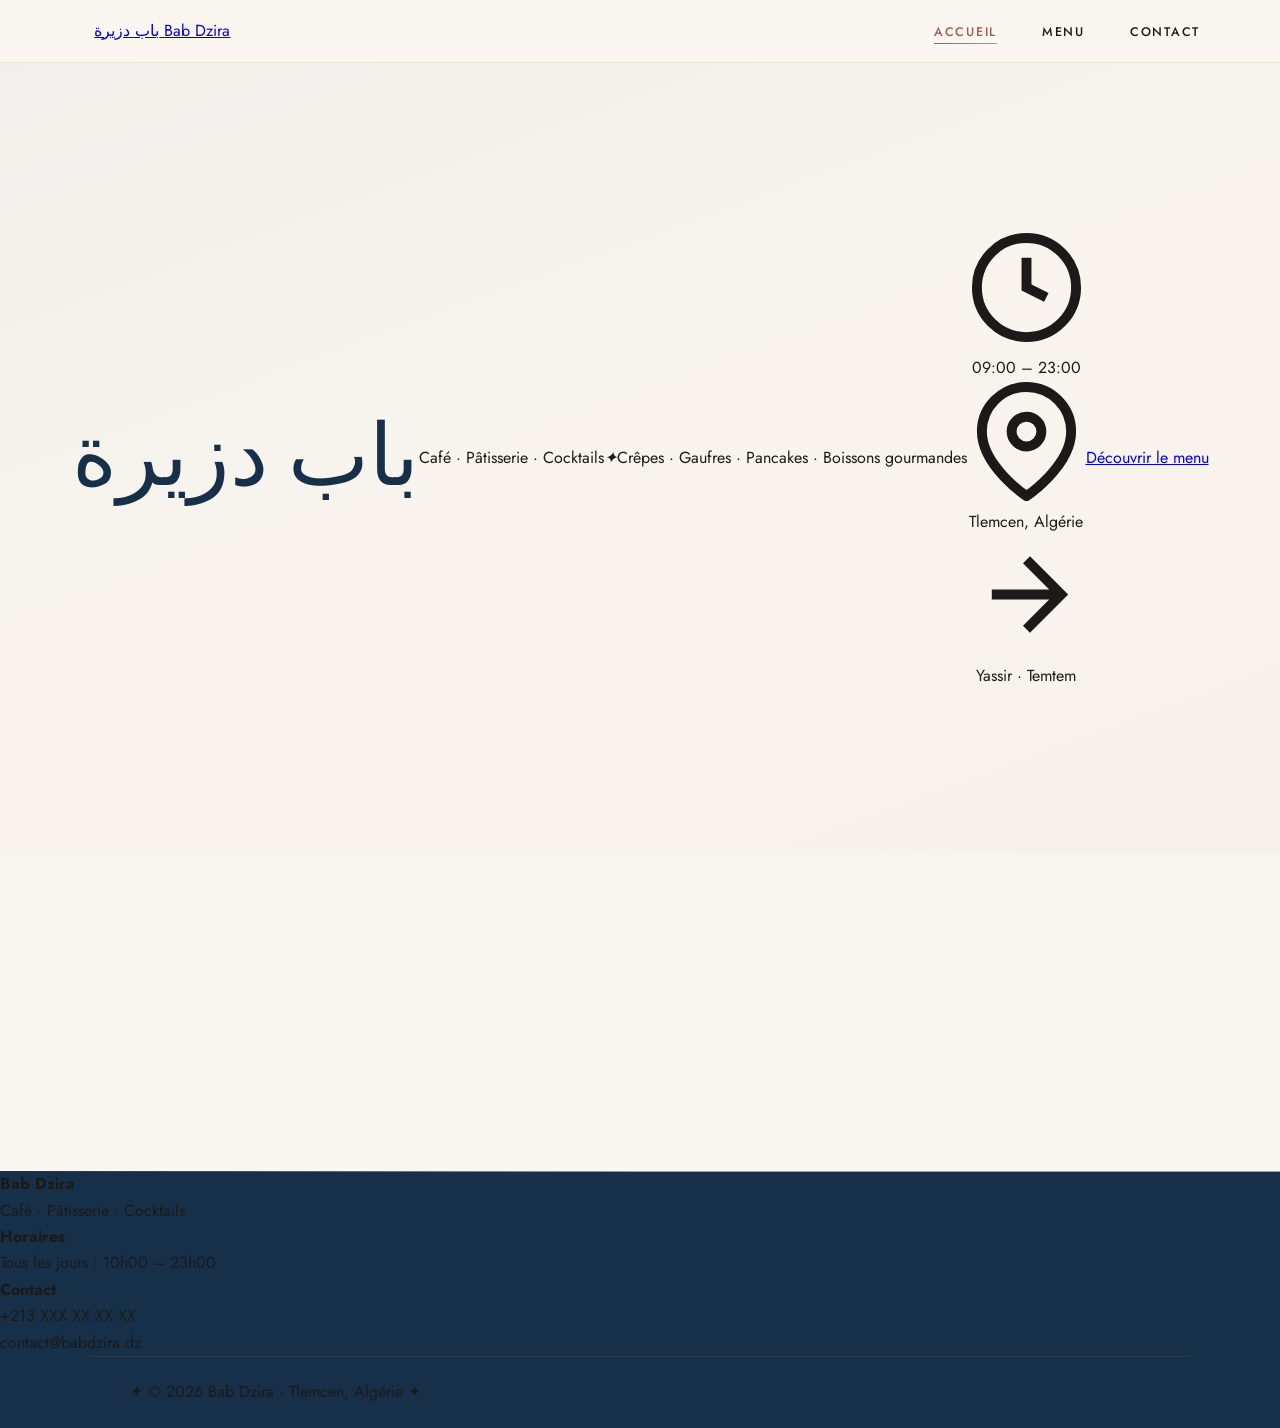
==== commit 514b6aee: "Add files via upload" ====
--- a/index.html
+++ b/index.html
@@ -2,149 +2,120 @@
 <html lang="fr">
 <head>
     <meta charset="UTF-8">
-    <meta name="viewport" content="width=device-width, initial-scale=1.0, user-scalable=yes">
+    <meta name="viewport" content="width=device-width, initial-scale=1.0">
     <title>Bab Dzira | Café Pâtisserie</title>
     <link rel="stylesheet" href="style.css">
-    <script type="module" src="https://ajax.googleapis.com/ajax/libs/model-viewer/3.5.0/model-viewer.min.js"></script>
 </head>
 <body>
-    <div class="bg-pattern"></div>
 
-    <header>
-        <nav>
-            <div class="logo">
-                <div class="logo-placeholder">
-                    <img src="babdzira.png" alt="Bab Dzira Logo" class="logo-img" onerror="this.style.opacity='0.5'">
-                </div>
-                <span class="logo-text">Bab Dzira</span>
+<header>
+    <nav>
+        <a class="logo" href="index.html">
+            <div class="logo-medal">
+                <!-- Arch / gate icon -->
+                <svg viewBox="0 0 40 40" xmlns="http://www.w3.org/2000/svg">
+                    <rect x="4" y="28" width="32" height="4" rx="1"/>
+                    <path d="M8 28 V18 Q8 8 20 8 Q32 8 32 18 V28" fill="none" stroke-width="2.5" stroke="currentColor" stroke-linejoin="round"/>
+                    <line x1="20" y1="8" x2="20" y2="28" stroke="currentColor" stroke-width="1.5"/>
+                    <circle cx="20" cy="6" r="2"/>
+                </svg>
             </div>
-            <ul class="nav-links">
-                <li><a href="index.html" class="active">Accueil</a></li>
-                <li><a href="menu.html">Menu</a></li>
-                <li><a href="contact.html">Contact</a></li>
-            </ul>
-            <div class="hamburger">
-                <span></span><span></span><span></span>
+            <div class="logo-words">
+                <span class="logo-ar">باب دزيرة</span>
+                <span class="logo-fr">Bab Dzira</span>
             </div>
-        </nav>
-    </header>
+        </a>
+        <ul class="nav-links">
+            <li><a href="index.html" class="active">Accueil</a></li>
+            <li><a href="menu.html">Menu</a></li>
+            <li><a href="contact.html">Contact</a></li>
+        </ul>
+        <div class="hamburger"><span></span><span></span><span></span></div>
+    </nav>
+</header>
 
-    <main>
-        <!-- ===== HERO ===== -->
-        <section class="hero">
-            <!-- Floating geometric ornaments (light orange) -->
-            <svg class="geo-shape" style="top:8%;left:6%;width:55px;height:55px;" viewBox="0 0 50 50" fill="currentColor">
-                <polygon points="25,2 30,18 46,18 33,29 38,45 25,36 12,45 17,29 4,18 20,18"/>
+<main>
+    <!-- ══ HERO ══ -->
+    <section class="hero">
+        <div class="hero-medal">
+            <svg viewBox="0 0 80 80" xmlns="http://www.w3.org/2000/svg">
+                <circle cx="40" cy="40" r="36" fill="none" stroke="currentColor" stroke-width="1" opacity=".4"/>
+                <circle cx="40" cy="40" r="28" fill="none" stroke="currentColor" stroke-width="1" opacity=".3"/>
+                <rect x="18" y="52" width="44" height="6" rx="2"/>
+                <path d="M22 52 V36 Q22 18 40 18 Q58 18 58 36 V52" fill="none" stroke="currentColor" stroke-width="3" stroke-linejoin="round"/>
+                <line x1="40" y1="18" x2="40" y2="52" stroke="currentColor" stroke-width="2" opacity=".6"/>
+                <circle cx="40" cy="15" r="3"/>
+                <path d="M30 36 Q35 30 40 36 Q45 30 50 36" fill="none" stroke="currentColor" stroke-width="1.5" opacity=".6"/>
             </svg>
-            <svg class="geo-shape" style="top:15%;right:8%;width:40px;height:40px;" viewBox="0 0 50 50" fill="currentColor">
-                <rect x="15" y="15" width="20" height="20" transform="rotate(45 25 25)"/>
-            </svg>
-            <svg class="geo-shape" style="bottom:20%;left:10%;width:65px;height:65px;" viewBox="0 0 50 50" fill="none" stroke="currentColor" stroke-width="2">
-                <circle cx="25" cy="25" r="20"/><circle cx="25" cy="25" r="12"/>
-                <line x1="25" y1="5" x2="25" y2="45"/><line x1="5" y1="25" x2="45" y2="25"/>
-            </svg>
-            <svg class="geo-shape" style="bottom:25%;right:6%;width:45px;height:45px;" viewBox="0 0 50 50" fill="currentColor">
-                <polygon points="25,5 30,20 46,20 33,30 38,45 25,36 12,45 17,30 4,20 20,20"/>
-            </svg>
-            <svg class="geo-shape" style="top:50%;left:3%;width:35px;height:35px;" viewBox="0 0 50 50" fill="currentColor">
-                <rect x="17" y="17" width="16" height="16" transform="rotate(45 25 25)"/>
-            </svg>
-            <svg class="geo-shape" style="top:30%;right:3%;width:30px;height:30px;" viewBox="0 0 50 50" fill="none" stroke="currentColor" stroke-width="3">
-                <polygon points="25,5 45,20 38,43 12,43 5,20"/>
-            </svg>
-
-            <div class="hero-content">
-                <div class="hero-badge">✦ Saveurs méditerranéennes ✦</div>
-                <h1>Bab Dzira</h1>
-                <div class="hero-divider"></div>
-                <div class="ornament-row">
-                    <span class="ornament-line"></span>
-                    <span class="ornament-star">✦</span>
-                    <span class="ornament-star">◆</span>
-                    <span class="ornament-star">✦</span>
-                    <span class="ornament-line"></span>
-                </div>
-                <p>Crêpes · Gaufres · Pancakes · Pâtisseries · Boissons gourmandes</p>
-                <a href="menu.html" class="btn-primary">Découvrir notre menu</a>
-            </div>
-        </section>
-
-        <div class="diamond-sep">◆ &nbsp; ◇ &nbsp; ◆</div>
-
-        <!-- ===== FEATURES ===== -->
-        <section class="features">
-            <div class="feature-card">
-                <div class="feature-icon feature-icon-dessert"></div>
-                <h3>Desserts maison</h3>
-                <p>Crêpes, gaufres et pancakes préparés avec des ingrédients frais</p>
-            </div>
-            <div class="feature-card">
-                <div class="feature-icon feature-icon-cafe"></div>
-                <h3>Cafés d'exception</h3>
-                <p>Expresso, latte, cappuccino et bien plus encore</p>
-            </div>
-            <div class="feature-card">
-                <div class="feature-icon feature-icon-cocktail"></div>
-                <h3>Cocktails & Chill</h3>
-                <p>Mojitos, punch exotique et créations signature</p>
-            </div>
-        </section>
-
-        <!-- Full-width ornament divider -->
-        <div class="ornament-row" style="padding:0 2rem;">
-            <span class="ornament-line" style="max-width:350px;"></span>
-            <svg width="22" height="22" viewBox="0 0 50 50" fill="var(--light-orange)" style="opacity:0.65;">
-                <polygon points="25,2 30,18 46,18 33,29 38,45 25,36 12,45 17,29 4,18 20,18"/>
-            </svg>
-            <span class="ornament-line" style="max-width:350px;"></span>
         </div>
 
-        <!-- ===== ABOUT ===== -->
-        <section class="about-preview" style="position:relative;overflow:hidden;">
-            <!-- Corner ornament SVGs -->
-            <svg class="corner-svg top-left" viewBox="0 0 60 60" fill="none" stroke="currentColor" stroke-width="2.5">
-                <path d="M5 5 L5 32 Q5 55 30 55"/>
-                <circle cx="5" cy="5" r="3" fill="currentColor"/>
-                <circle cx="30" cy="55" r="3" fill="currentColor"/>
-            </svg>
-            <svg class="corner-svg top-right" viewBox="0 0 60 60" fill="none" stroke="currentColor" stroke-width="2.5">
-                <path d="M5 5 L5 32 Q5 55 30 55"/>
-                <circle cx="5" cy="5" r="3" fill="currentColor"/>
-                <circle cx="30" cy="55" r="3" fill="currentColor"/>
-            </svg>
-            <svg class="corner-svg bot-left" viewBox="0 0 60 60" fill="none" stroke="currentColor" stroke-width="2.5">
-                <path d="M5 5 L5 32 Q5 55 30 55"/>
-                <circle cx="5" cy="5" r="3" fill="currentColor"/>
-                <circle cx="30" cy="55" r="3" fill="currentColor"/>
-            </svg>
-            <svg class="corner-svg bot-right" viewBox="0 0 60 60" fill="none" stroke="currentColor" stroke-width="2.5">
-                <path d="M5 5 L5 32 Q5 55 30 55"/>
-                <circle cx="5" cy="5" r="3" fill="currentColor"/>
-                <circle cx="30" cy="55" r="3" fill="currentColor"/>
-            </svg>
+        <h1 class="hero-ar">باب دزيرة</h1>
+        <p class="hero-label">Café · Pâtisserie · Cocktails</p>
 
-            <h2>Notre histoire</h2>
-            <div class="section-divider"></div>
-            <div class="ornament-row">
-                <span class="ornament-star" style="font-size:0.75rem;">✦</span>
-                <span class="ornament-star" style="font-size:0.75rem;">✦</span>
-                <span class="ornament-star" style="font-size:0.75rem;">✦</span>
+        <div class="hero-divider">
+            <span></span><em>✦</em><span></span>
+        </div>
+
+        <p class="hero-tagline">Crêpes · Gaufres · Pancakes · Boissons gourmandes</p>
+
+        <div class="hero-chips">
+            <div class="chip">
+                <svg viewBox="0 0 24 24" fill="none" stroke="currentColor" stroke-width="2"><circle cx="12" cy="12" r="10"/><polyline points="12 6 12 12 16 14"/></svg>
+                09:00 – 23:00
             </div>
-            <p>Chez <strong>Bab Dzira</strong>, nous transformons chaque dessert en une expérience unique. Nos crêpes, gaufres et pancakes sont préparés avec amour et présentés en 3D interactive.</p>
-            <p>Venez déguster nos créations dans une ambiance chaleureuse aux couleurs de la Méditerranée.</p>
-            <div class="orange-bar"></div>
-        </section>
-    </main>
+            <div class="chip">
+                <svg viewBox="0 0 24 24" fill="none" stroke="currentColor" stroke-width="2"><path d="M21 10c0 7-9 13-9 13s-9-6-9-13a9 9 0 0 1 18 0z"/><circle cx="12" cy="10" r="3"/></svg>
+                Tlemcen, Algérie
+            </div>
+            <div class="chip">
+                <svg viewBox="0 0 24 24" fill="none" stroke="currentColor" stroke-width="2"><path d="M5 12h14M12 5l7 7-7 7"/></svg>
+                Yassir · Temtem
+            </div>
+        </div>
 
-    <footer>
-        <div class="footer-content">
-            <div class="footer-section"><h4>Bab Dzira</h4><p>Café · Pâtisserie · Cocktails</p></div>
-            <div class="footer-section"><h4>Horaires</h4><p>Tous les jours : 10h00 – 23h00</p></div>
-            <div class="footer-section"><h4>Contact</h4><p>Tél : +213 XXX XX XX XX</p><p>Email : contact@babdzira.dz</p></div>
+        <a href="menu.html" class="btn-gold">Découvrir le menu</a>
+    </section>
+
+    <!-- ══ FEATURES ══ -->
+    <div class="feat-grid">
+        <div class="feat-card reveal" data-delay="0s">
+            <span class="feat-icon">🥞</span>
+            <div class="feat-title">Desserts maison</div>
+            <div class="feat-desc">Crêpes, gaufres et pancakes préparés avec des ingrédients frais chaque jour.</div>
         </div>
-        <div class="footer-bottom"><p>✦ &copy; 2026 Bab Dzira. Tous droits réservés. ✦</p></div>
-    </footer>
+        <div class="feat-card reveal" data-delay="0.1s">
+            <span class="feat-icon">☕</span>
+            <div class="feat-title">Cafés d'exception</div>
+            <div class="feat-desc">Espresso, latte, cappuccino, cold brew et créations glacées.</div>
+        </div>
+        <div class="feat-card reveal" data-delay="0.2s">
+            <span class="feat-icon">🍸</span>
+            <div class="feat-title">Cocktails & Chill</div>
+            <div class="feat-desc">Mojitos, punch exotique, milkshakes et créations signature.</div>
+        </div>
+    </div>
 
-    <script src="script.js"></script>
+    <!-- ══ ABOUT ══ -->
+    <section class="about-wrap reveal">
+        <div class="sec-title">
+            <span class="sec-line"></span>
+            <span class="sec-text">Notre Histoire</span>
+            <span class="sec-line"></span>
+        </div>
+        <p>Chez <strong style="color:var(--gold)">Bab Dzira</strong>, nous transformons chaque visite en une expérience unique. Nos créations sont préparées avec amour, dans une ambiance chaleureuse aux couleurs de la Méditerranée.</p>
+        <p>Venez déguster nos spécialités dans un cadre élégant, ou commandez directement via Yassir et Temtem.</p>
+    </section>
+</main>
+
+<footer>
+    <div class="footer-inner">
+        <div class="footer-col"><h4>Bab Dzira</h4><p>Café · Pâtisserie · Cocktails</p></div>
+        <div class="footer-col"><h4>Horaires</h4><p>Tous les jours : 10h00 – 23h00</p></div>
+        <div class="footer-col"><h4>Contact</h4><p>+213 XXX XX XX XX</p><p>contact@babdzira.dz</p></div>
+    </div>
+    <div class="footer-bottom">✦ &copy; 2026 Bab Dzira · Tlemcen, Algérie ✦</div>
+</footer>
+
+<script src="script.js"></script>
 </body>
 </html>
--- a/style.css
+++ b/style.css
@@ -1,714 +1,515 @@
+@import url('https://fonts.googleapis.com/css2?family=Cormorant+Garamond:ital,wght@0,300;0,400;0,600;1,300;1,400&family=Jost:wght@300;400;500;600&display=swap');
+
 :root {
-    --med-blue: #1B4A6B;
-    --med-blue-light: #2C6E8F;
-    --med-terracotta: #C46D5E;
-    --med-terracotta-light: #D9897A;
-    --med-ocre: #D4A259;
-    --med-sand: #F5E6D3;
-    --med-white: #FFFDF9;
-    --med-dark: #2C2A29;
-    --glass-bg: rgba(255, 253, 249, 0.85);
-    --shadow: 0 15px 35px rgba(0, 0, 0, 0.1);
-    --shadow-gold: 0 0 20px rgba(212, 162, 89, 0.3);
-    --light-orange: #FFA94D;
-    --light-orange-soft: rgba(255, 169, 77, 0.18);
-    --light-orange-glow: rgba(255, 169, 77, 0.45);
-}
-
-* {
-    margin: 0;
-    padding: 0;
-    box-sizing: border-box;
-    font-family: 'Segoe UI', 'Poppins', 'Helvetica Neue', sans-serif;
-}
+    --cream:        #FAF7F2;
+    --cream-dark:   #F0EBE2;
+    --charcoal:     #1C1A18;
+    --navy:         #17304A;
+    --navy-mid:     #204563;
+    --terra:        #A85B4A;
+    --amber:        #C49A3C;
+    --amber-soft:   rgba(196,154,60,0.12);
+    --amber-glow:   rgba(196,154,60,0.30);
+    --ornament:     #C49A3C;
+    --glass:        rgba(250,247,242,0.94);
+    --shadow-soft:  0 8px 40px rgba(28,26,24,0.07);
+    --shadow-med:   0 16px 50px rgba(28,26,24,0.11);
+    --border:       rgba(196,154,60,0.18);
+    --border-hover: rgba(196,154,60,0.45);
+}
+
+*,*::before,*::after { margin:0; padding:0; box-sizing:border-box; }
+html { scroll-behavior:smooth; }
 
 body {
-    background: var(--med-sand);
-    color: var(--med-dark);
-    line-height: 1.6;
-}
-
-/* ========== BACKGROUND PATTERN ========== */
+    background: var(--cream);
+    color: var(--charcoal);
+    font-family: 'Jost', sans-serif;
+    font-weight: 400;
+    line-height: 1.65;
+    -webkit-font-smoothing: antialiased;
+}
+
+/* ===== BG ===== */
 .bg-pattern {
-    position: fixed;
-    top: 0;
-    left: 0;
-    width: 100%;
-    height: 100%;
+    position:fixed; inset:0;
     background-image:
-        radial-gradient(circle at 10% 20%, rgba(255, 169, 77, 0.07) 2px, transparent 2px),
-        radial-gradient(circle at 90% 80%, rgba(196, 109, 94, 0.06) 1px, transparent 1px),
-        radial-gradient(circle at 50% 50%, rgba(255, 169, 77, 0.04) 1px, transparent 1px);
-    background-size: 50px 50px, 30px 30px, 70px 70px;
-    z-index: -2;
-}
-
-/* ========== KEYFRAMES ========== */
-@keyframes fadeInUp {
-    from { opacity: 0; transform: translateY(40px); }
-    to   { opacity: 1; transform: translateY(0); }
-}
-@keyframes fadeInLeft {
-    from { opacity: 0; transform: translateX(-40px); }
-    to   { opacity: 1; transform: translateX(0); }
-}
-@keyframes floatGently {
-    0%, 100% { transform: translateY(0) rotate(0deg); }
-    50%       { transform: translateY(-12px) rotate(4deg); }
-}
-@keyframes spinSlow {
-    from { transform: rotate(0deg); }
-    to   { transform: rotate(360deg); }
-}
-@keyframes shimmerPrice {
-    0%   { background-position: -200% center; }
-    100% { background-position:  200% center; }
-}
-@keyframes rippleAnim {
-    to { transform: scale(5); opacity: 0; }
-}
-@keyframes sparkleFloat {
-    0%   { opacity: 0; transform: translateY(0) scale(0); }
-    20%  { opacity: 0.8; transform: translateY(-15px) scale(1); }
-    80%  { opacity: 0.3; transform: translateY(-70px) scale(0.7); }
-    100% { opacity: 0; transform: translateY(-110px) scale(0); }
-}
-@keyframes ornamentPulse {
-    0%, 100% { opacity: 0.35; transform: scale(1); }
-    50%       { opacity: 0.6;  transform: scale(1.08); }
-}
-@keyframes borderGlow {
-    0%, 100% { box-shadow: 0 0 0 0 var(--light-orange-soft); }
-    50%       { box-shadow: 0 0 0 6px var(--light-orange-soft); }
-}
-@keyframes gradientShift {
-    0%   { background-position: 0% 50%; }
-    50%  { background-position: 100% 50%; }
-    100% { background-position: 0% 50%; }
-}
-@keyframes diamondSpin {
-    0%   { transform: rotate(0deg) scale(1); opacity: 0.4; }
-    50%  { transform: rotate(180deg) scale(1.1); opacity: 0.7; }
-    100% { transform: rotate(360deg) scale(1); opacity: 0.4; }
-}
-
-/* ========== SCROLL REVEAL ========== */
+        radial-gradient(ellipse at 15% 10%, rgba(196,154,60,.05) 0%, transparent 60%),
+        radial-gradient(ellipse at 85% 90%, rgba(168,91,74,.04) 0%, transparent 60%);
+    z-index:-2; pointer-events:none;
+}
+
+/* ===== KEYFRAMES ===== */
+@keyframes shimmer {
+    0%   { background-position:-300% center; }
+    100% { background-position: 300% center; }
+}
+@keyframes linePulse {
+    0%,100% { opacity:.25; }
+    50%      { opacity:.65; }
+}
+@keyframes floatY {
+    0%,100% { transform:translateY(0) rotate(var(--r,0deg)); }
+    50%      { transform:translateY(-12px) rotate(var(--r,0deg)); }
+}
+@keyframes ripple {
+    to { transform:scale(4); opacity:0; }
+}
+@keyframes fadeUp {
+    from { opacity:0; transform:translateY(24px); }
+    to   { opacity:1; transform:translateY(0); }
+}
+
+/* ===== REVEAL ===== */
 .reveal {
-    opacity: 0;
-    transform: translateY(45px);
-    transition: opacity 0.75s cubic-bezier(0.22, 1, 0.36, 1),
-                transform 0.75s cubic-bezier(0.22, 1, 0.36, 1);
+    opacity:0;
+    transform:translateY(22px);
+    transition: opacity .8s cubic-bezier(.22,1,.36,1),
+                transform .8s cubic-bezier(.22,1,.36,1);
 }
 .reveal-left {
-    opacity: 0;
-    transform: translateX(-45px);
-    transition: opacity 0.75s cubic-bezier(0.22, 1, 0.36, 1),
-                transform 0.75s cubic-bezier(0.22, 1, 0.36, 1);
-}
-.reveal.visible,
-.reveal-left.visible {
-    opacity: 1;
-    transform: translate(0);
-}
-
-/* ========== ORNAMENT ELEMENTS ========== */
-
-/* Ornament row with line + star + line */
-.ornament-row {
-    display: flex;
-    align-items: center;
-    justify-content: center;
-    gap: 0.8rem;
-    margin: 1.2rem auto;
-}
-.ornament-line {
-    height: 1px;
-    width: 100px;
-    background: linear-gradient(90deg, transparent, var(--light-orange), transparent);
-    border-radius: 2px;
-}
-.ornament-star {
-    color: var(--light-orange);
-    font-size: 1.1rem;
-    animation: ornamentPulse 3s ease-in-out infinite;
-    display: inline-block;
-}
-.ornament-star:nth-child(2) { animation-delay: 0.5s; }
-.ornament-star:nth-child(4) { animation-delay: 1s; }
-
-/* Corner SVG ornament */
-.corner-ornament-wrap {
-    position: relative;
-}
-.corner-svg {
-    position: absolute;
-    width: 65px;
-    height: 65px;
-    color: var(--light-orange);
-    opacity: 0.35;
-    pointer-events: none;
-    animation: ornamentPulse 4s ease-in-out infinite;
-}
-.corner-svg.top-left  { top: 12px; left: 12px; }
-.corner-svg.top-right { top: 12px; right: 12px; transform: scaleX(-1); }
-.corner-svg.bot-left  { bottom: 12px; left: 12px; transform: scaleY(-1); }
-.corner-svg.bot-right { bottom: 12px; right: 12px; transform: scale(-1); }
-
-/* Floating geometric shapes (hero background) */
-.geo-shape {
-    position: absolute;
-    pointer-events: none;
-    color: var(--light-orange);
-    opacity: 0.12;
-    animation: floatGently ease-in-out infinite;
-}
-
-/* Diamond row separator */
-.diamond-sep {
-    text-align: center;
-    color: var(--light-orange);
-    font-size: 0.75rem;
-    letter-spacing: 10px;
-    margin: 0.5rem 0;
-    animation: ornamentPulse 4s ease-in-out infinite;
-}
-
-/* Animated orange accent bar */
-.orange-bar {
-    width: 40px;
-    height: 3px;
-    background: linear-gradient(90deg, var(--light-orange), var(--med-ocre), var(--light-orange));
-    background-size: 200% auto;
-    animation: shimmerPrice 2s linear infinite;
-    border-radius: 4px;
-    margin: 0.8rem auto;
-}
-
-/* ========== HEADER ========== */
+    opacity:0;
+    transform:translateX(-22px);
+    transition: opacity .8s cubic-bezier(.22,1,.36,1),
+                transform .8s cubic-bezier(.22,1,.36,1);
+}
+.reveal.visible, .reveal-left.visible {
+    opacity:1; transform:translate(0);
+}
+
+/* ===== ORNAMENT ELEMENTS ===== */
+.orna-row {
+    display:flex; align-items:center; justify-content:center;
+    gap:.9rem; margin:1.3rem auto;
+}
+.orna-line {
+    height:1px; flex:1; max-width:130px;
+    background:linear-gradient(90deg, transparent, var(--ornament), transparent);
+    animation: linePulse 4s ease-in-out infinite;
+}
+.orna-diamond {
+    width:6px; height:6px;
+    background:var(--ornament);
+    transform:rotate(45deg);
+    opacity:.6; flex-shrink:0;
+}
+.orna-bar {
+    width:34px; height:1.5px;
+    margin:.9rem auto;
+    background:linear-gradient(90deg, var(--terra), var(--amber), var(--ornament), var(--amber), var(--terra));
+    background-size:300% auto;
+    animation:shimmer 4s linear infinite;
+    border-radius:2px;
+}
+
+/* Corner deco */
+.cdeco {
+    position:absolute; width:48px; height:48px;
+    pointer-events:none;
+}
+.cdeco svg { width:100%; height:100%; color:var(--ornament); opacity:.22; }
+.cdeco.tl { top:14px; left:14px; }
+.cdeco.tr { top:14px; right:14px; transform:scaleX(-1); }
+.cdeco.bl { bottom:14px; left:14px; transform:scaleY(-1); }
+.cdeco.br { bottom:14px; right:14px; transform:scale(-1); }
+
+/* Floating geo shapes */
+.geo {
+    position:absolute; pointer-events:none;
+    color:var(--ornament);
+    animation:floatY ease-in-out infinite;
+}
+
+/* ===== HEADER ===== */
 header {
-    background: var(--glass-bg);
-    backdrop-filter: blur(12px);
-    border-bottom: 1px solid rgba(255, 169, 77, 0.25);
-    position: sticky;
-    top: 0;
-    z-index: 100;
-    transition: box-shadow 0.3s ease, background 0.3s ease;
-}
-header.scrolled {
-    background: rgba(255, 253, 249, 0.97);
-    box-shadow: 0 4px 20px rgba(0,0,0,0.08);
-}
+    position:sticky; top:0; z-index:200;
+    background:var(--glass);
+    backdrop-filter:blur(18px) saturate(160%);
+    -webkit-backdrop-filter:blur(18px) saturate(160%);
+    border-bottom:1px solid var(--border);
+    transition:box-shadow .4s ease;
+}
+header.scrolled { box-shadow:0 4px 30px rgba(28,26,24,.08); }
 
 nav {
-    max-width: 1200px;
-    margin: 0 auto;
-    padding: 1rem 2rem;
-    display: flex;
-    justify-content: space-between;
-    align-items: center;
-    flex-wrap: wrap;
-}
-
-.logo {
-    display: flex;
-    align-items: center;
-    gap: 1rem;
-}
+    max-width:1200px; margin:0 auto;
+    padding:1.1rem 2.5rem;
+    display:flex; justify-content:space-between; align-items:center;
+}
+
+.logo { display:flex; align-items:center; gap:.9rem; }
 .logo-placeholder {
-    width: 50px;
-    height: 50px;
-    background: linear-gradient(135deg, var(--med-terracotta), var(--light-orange));
-    border-radius: 50%;
-    display: flex;
-    align-items: center;
-    justify-content: center;
-    overflow: hidden;
-    box-shadow: 0 4px 12px var(--light-orange-glow);
-    animation: borderGlow 3s ease-in-out infinite;
-}
-.logo-img {
-    max-width: 100%;
-    max-height: 100%;
-    object-fit: contain;
-}
+    width:42px; height:42px;
+    background:linear-gradient(135deg, var(--navy), var(--navy-mid));
+    border-radius:50%;
+    display:flex; align-items:center; justify-content:center;
+    overflow:hidden;
+    border:1.5px solid var(--border-hover);
+    box-shadow:0 2px 12px var(--amber-soft);
+}
+.logo-img { max-width:100%; max-height:100%; object-fit:contain; }
 .logo-text {
-    font-size: 1.6rem;
-    font-weight: 600;
-    color: var(--med-blue);
-    letter-spacing: 1px;
-}
-
-.nav-links {
-    display: flex;
-    gap: 2.5rem;
-    list-style: none;
-}
+    font-family:'Cormorant Garamond', serif;
+    font-size:1.55rem; font-weight:600;
+    color:var(--navy); letter-spacing:.04em;
+}
+
+.nav-links { display:flex; gap:2.8rem; list-style:none; }
 .nav-links a {
-    text-decoration: none;
-    color: var(--med-dark);
-    font-weight: 500;
-    transition: all 0.3s ease;
-    padding: 0.5rem 0;
-    position: relative;
+    text-decoration:none; color:var(--charcoal);
+    font-size:.78rem; font-weight:500;
+    letter-spacing:.14em; text-transform:uppercase;
+    transition:color .3s ease; position:relative; padding-bottom:3px;
 }
 .nav-links a::after {
-    content: '';
-    position: absolute;
-    bottom: 0; left: 0;
-    width: 0; height: 2px;
-    background: linear-gradient(90deg, var(--med-terracotta), var(--light-orange));
-    transition: width 0.3s ease;
-    border-radius: 2px;
-}
-.nav-links a:hover::after,
-.nav-links a.active::after { width: 100%; }
-.nav-links a:hover,
-.nav-links a.active { color: var(--med-terracotta); }
-
-.hamburger {
-    display: none;
-    flex-direction: column;
-    cursor: pointer;
-}
-.hamburger span {
-    width: 25px; height: 2px;
-    background: var(--med-dark);
-    margin: 3px 0;
-    transition: 0.3s;
-}
-
-/* ========== HERO ========== */
+    content:''; position:absolute;
+    bottom:0; left:0; width:0; height:1px;
+    background:linear-gradient(90deg, var(--terra), var(--amber));
+    transition:width .35s ease;
+}
+.nav-links a:hover, .nav-links a.active { color:var(--terra); }
+.nav-links a:hover::after, .nav-links a.active::after { width:100%; }
+
+.hamburger { display:none; flex-direction:column; gap:5px; cursor:pointer; }
+.hamburger span { display:block; width:24px; height:1.5px; background:var(--charcoal); transition:.3s; }
+
+/* ===== HERO ===== */
 .hero {
-    min-height: 80vh;
-    display: flex;
-    align-items: center;
-    justify-content: center;
-    text-align: center;
-    padding: 4rem 2rem;
-    background: linear-gradient(135deg,
-        rgba(27, 74, 107, 0.06),
-        rgba(255, 169, 77, 0.06),
-        rgba(196, 109, 94, 0.05));
-    position: relative;
-    overflow: hidden;
-}
-.hero-content {
-    max-width: 800px;
-    position: relative;
-    z-index: 2;
-}
-.hero-badge {
-    display: inline-block;
-    background: linear-gradient(135deg, var(--med-terracotta), var(--light-orange));
-    color: white;
-    padding: 0.5rem 1.4rem;
-    border-radius: 40px;
-    font-size: 0.8rem;
-    letter-spacing: 2px;
-    margin-bottom: 1.5rem;
-    box-shadow: 0 4px 15px var(--light-orange-glow);
-    animation: fadeInUp 0.8s ease both;
+    min-height:88vh; display:flex;
+    align-items:center; justify-content:center;
+    text-align:center; padding:5rem 2rem;
+    position:relative; overflow:hidden;
+    background:linear-gradient(160deg,
+        rgba(23,48,74,.04) 0%,
+        rgba(196,154,60,.025) 50%,
+        rgba(168,91,74,.04) 100%);
+}
+.hero-content { position:relative; z-index:2; max-width:700px; }
+
+.hero-eyebrow {
+    display:inline-block;
+    font-size:.7rem; font-weight:500;
+    letter-spacing:.3em; text-transform:uppercase;
+    color:var(--terra); margin-bottom:1.6rem;
+    animation:fadeUp .7s ease both;
 }
 .hero h1 {
-    font-size: 4.5rem;
-    font-weight: 700;
-    color: var(--med-blue);
-    margin-bottom: 1rem;
-    animation: fadeInUp 0.9s ease 0.1s both;
-}
-.hero-divider {
-    width: 80px; height: 3px;
-    background: linear-gradient(90deg, var(--med-terracotta), var(--light-orange), var(--med-ocre));
-    background-size: 200% auto;
-    animation: shimmerPrice 2.5s linear infinite;
-    border-radius: 4px;
-    margin: 1.5rem auto;
-}
-.hero p {
-    font-size: 1.2rem;
-    color: var(--med-dark);
-    margin-bottom: 2rem;
-    animation: fadeInUp 1s ease 0.2s both;
-}
-
-/* ========== BUTTONS ========== */
+    font-family:'Cormorant Garamond', serif;
+    font-size:5.4rem; font-weight:300;
+    line-height:1.05; color:var(--navy);
+    animation:fadeUp .8s ease .1s both;
+}
+.hero h1 em { font-style:italic; font-weight:400; color:var(--terra); }
+.hero-sub {
+    font-size:.82rem; font-weight:300;
+    letter-spacing:.2em; text-transform:uppercase;
+    color:var(--charcoal); opacity:.55;
+    margin:1.8rem 0 2.6rem;
+    animation:fadeUp .9s ease .2s both;
+}
+
+/* ===== BUTTONS ===== */
 .btn-primary {
-    background: linear-gradient(135deg, var(--med-blue), var(--med-blue-light));
-    color: white;
-    padding: 0.9rem 2.2rem;
-    border: none;
-    border-radius: 40px;
-    font-weight: 600;
-    text-decoration: none;
-    display: inline-block;
-    transition: all 0.3s ease;
-    cursor: pointer;
-    letter-spacing: 1px;
-    box-shadow: var(--shadow);
-    position: relative;
-    overflow: hidden;
-    animation: fadeInUp 1.1s ease 0.3s both;
-}
-.btn-primary:hover {
-    transform: translateY(-3px);
-    box-shadow: 0 8px 25px var(--light-orange-glow);
-}
+    display:inline-block; text-decoration:none;
+    font-size:.75rem; font-weight:500;
+    letter-spacing:.2em; text-transform:uppercase;
+    color:var(--cream); background:var(--navy);
+    padding:1rem 2.6rem; border:none; border-radius:2px;
+    cursor:pointer; position:relative; overflow:hidden;
+    transition:transform .25s ease, box-shadow .35s ease;
+    animation:fadeUp 1s ease .3s both;
+    box-shadow:0 4px 20px rgba(23,48,74,.18);
+}
+.btn-primary::before {
+    content:''; position:absolute; inset:0;
+    background:linear-gradient(135deg, var(--terra), #C27060);
+    opacity:0; transition:opacity .35s ease;
+}
+.btn-primary:hover::before { opacity:1; }
+.btn-primary:hover { transform:translateY(-2px); box-shadow:0 8px 28px rgba(168,91,74,.28); }
+.btn-primary > * { position:relative; z-index:1; }
+
 .ripple {
-    position: absolute;
-    border-radius: 50%;
-    background: rgba(255, 255, 255, 0.35);
-    transform: scale(0);
-    animation: rippleAnim 0.65s linear;
-    pointer-events: none;
-    width: 20px; height: 20px;
-    margin-left: -10px; margin-top: -10px;
-}
-
-/* ========== FEATURES ========== */
+    position:absolute; border-radius:50%;
+    background:rgba(255,255,255,.25); transform:scale(0);
+    animation:ripple .65s linear; pointer-events:none;
+    width:20px; height:20px; margin:-10px 0 0 -10px;
+}
+
+/* ===== FEATURES ===== */
 .features {
-    max-width: 1200px;
-    margin: 4rem auto;
-    display: flex;
-    gap: 2rem;
-    flex-wrap: wrap;
-    padding: 0 2rem;
+    max-width:1100px; margin:5rem auto;
+    display:grid; grid-template-columns:repeat(3,1fr);
+    gap:1.8rem; padding:0 2.5rem;
 }
 .feature-card {
-    background: var(--glass-bg);
-    backdrop-filter: blur(8px);
-    border: 1px solid rgba(255, 169, 77, 0.3);
-    border-radius: 24px;
-    padding: 2rem;
-    text-align: center;
-    flex: 1;
-    min-width: 200px;
-    transition: all 0.4s cubic-bezier(0.22, 1, 0.36, 1);
-    position: relative;
-    overflow: hidden;
-}
-.feature-card::before {
-    content: '';
-    position: absolute;
-    top: 0; left: 0; right: 0;
-    height: 2px;
-    background: linear-gradient(90deg, transparent, var(--light-orange), transparent);
-    opacity: 0;
-    transition: opacity 0.3s ease;
-}
-.feature-card:hover::before { opacity: 1; }
-.feature-card:hover {
-    transform: translateY(-10px);
-    border-color: var(--light-orange);
-    box-shadow: 0 20px 40px var(--light-orange-soft);
-}
+    background:#FEFCF8;
+    border:1px solid var(--border); border-radius:3px;
+    padding:2.4rem 2rem; text-align:center;
+    position:relative; overflow:hidden;
+    transition:border-color .35s ease, box-shadow .35s ease, transform .35s ease;
+}
+.feature-card::after {
+    content:''; position:absolute; bottom:0; left:0; right:0;
+    height:2px;
+    background:linear-gradient(90deg, transparent, var(--ornament), transparent);
+    opacity:0; transition:opacity .35s ease;
+}
+.feature-card:hover { border-color:var(--border-hover); box-shadow:var(--shadow-med); transform:translateY(-4px); }
+.feature-card:hover::after { opacity:1; }
+
 .feature-icon {
-    width: 60px; height: 60px;
-    margin: 0 auto 1.5rem;
-    background: linear-gradient(135deg, var(--med-terracotta), var(--light-orange));
-    border-radius: 50%;
-    display: flex;
-    align-items: center;
-    justify-content: center;
-    position: relative;
-    box-shadow: 0 6px 18px var(--light-orange-glow);
-    transition: transform 0.3s ease;
-}
-.feature-card:hover .feature-icon { transform: rotate(10deg) scale(1.1); }
-.feature-icon::before { font-size: 28px; color: white; }
-.feature-icon-dessert::before { content: "🍰"; }
-.feature-icon-cafe::before    { content: "☕"; }
-.feature-icon-cocktail::before{ content: "🍸"; }
-.feature-card h3 { font-size: 1.3rem; margin-bottom: 0.8rem; color: var(--med-blue); }
-.feature-card p  { color: var(--med-dark); font-size: 0.9rem; }
-
-/* ========== ABOUT ========== */
+    width:50px; height:50px; margin:0 auto 1.4rem;
+    display:flex; align-items:center; justify-content:center;
+    border:1px solid var(--border-hover); border-radius:50%;
+    background:linear-gradient(135deg, rgba(196,154,60,.07), rgba(168,91,74,.05));
+    transition:transform .3s ease, box-shadow .3s ease;
+}
+.feature-card:hover .feature-icon { transform:scale(1.06); box-shadow:0 4px 16px var(--amber-glow); }
+.feature-icon::before { font-size:21px; }
+.feature-icon-dessert::before { content:"🍰"; }
+.feature-icon-cafe::before    { content:"☕"; }
+.feature-icon-cocktail::before{ content:"🍸"; }
+
+.feature-card h3 {
+    font-family:'Cormorant Garamond', serif;
+    font-size:1.2rem; font-weight:600;
+    color:var(--navy); margin-bottom:.6rem;
+}
+.feature-card p { font-size:.84rem; font-weight:300; opacity:.62; line-height:1.7; }
+
+/* ===== SECTION LABELS ===== */
+.section-label {
+    display:block; font-size:.68rem; font-weight:500;
+    letter-spacing:.28em; text-transform:uppercase; color:var(--terra);
+    margin-bottom:.7rem;
+}
+.section-title {
+    font-family:'Cormorant Garamond', serif;
+    font-size:2.5rem; font-weight:300;
+    color:var(--navy); line-height:1.15;
+}
+.section-divider {
+    width:44px; height:1px; margin:1.2rem auto;
+    background:linear-gradient(90deg, var(--terra), var(--amber));
+}
+
+/* ===== ABOUT ===== */
 .about-preview {
-    max-width: 800px;
-    margin: 4rem auto;
-    text-align: center;
-    padding: 2.5rem 3rem;
-    background: var(--glass-bg);
-    backdrop-filter: blur(8px);
-    border: 1px solid rgba(255, 169, 77, 0.3);
-    border-radius: 32px;
-    position: relative;
-    overflow: hidden;
-}
-.about-preview::after {
-    content: '';
-    position: absolute;
-    bottom: 0; left: 0; right: 0;
-    height: 3px;
-    background: linear-gradient(90deg, transparent, var(--light-orange), transparent);
-}
-.about-preview h2 { font-size: 2rem; color: var(--med-blue); margin-bottom: 1rem; }
-.about-preview p  { color: var(--med-dark); margin: 1rem 0; }
-
-/* ========== DIVIDERS ========== */
-.section-divider {
-    width: 60px; height: 2px;
-    background: linear-gradient(90deg, var(--med-terracotta), var(--light-orange));
-    margin: 1rem auto;
-    border-radius: 2px;
-}
-
-/* ========== MENU ========== */
-.menu-header {
-    text-align: center;
-    padding: 3rem 2rem 1rem;
-    position: relative;
-}
-.menu-header h1 { font-size: 2.8rem; color: var(--med-blue); }
-
-.menu-category-horizontal {
-    margin: 2.5rem auto;
-    padding: 0 1.5rem;
-}
-.menu-category-horizontal h2 {
-    font-size: 1.8rem;
-    border-left: 4px solid var(--light-orange);
-    padding-left: 1rem;
-    margin-bottom: 1.5rem;
-    color: var(--med-dark);
-    display: flex;
-    align-items: center;
-    gap: 1rem;
-    position: relative;
-}
-.menu-category-horizontal h2::after {
-    content: '';
-    flex: 1;
-    height: 2px;
-    background: linear-gradient(90deg, var(--light-orange), transparent);
-    border-radius: 2px;
-    opacity: 0.5;
-}
-
+    max-width:740px; margin:5rem auto;
+    text-align:center; padding:3.5rem 4rem;
+    background:#FEFCF8;
+    border:1px solid var(--border); border-radius:3px;
+    position:relative; overflow:hidden;
+}
+.about-preview p { font-size:.95rem; font-weight:300; opacity:.78; margin:.85rem 0; line-height:1.85; }
+
+/* ===== MENU PAGE ===== */
+.menu-header { text-align:center; padding:4.5rem 2.5rem 2rem; }
+
+.menu-category-horizontal { margin:3rem 0; padding:0 2.5rem; }
+
+.category-heading {
+    display:flex; align-items:baseline; gap:1.2rem; margin-bottom:1.8rem;
+}
+.category-heading h2 {
+    font-family:'Cormorant Garamond', serif;
+    font-size:1.55rem; font-weight:400; color:var(--navy); white-space:nowrap;
+}
+.category-heading .head-line {
+    height:1px; flex:1;
+    background:linear-gradient(90deg, var(--border), transparent);
+}
+
+/* Scroll */
 .scroll-container {
-    overflow-x: auto;
-    scroll-behavior: smooth;
-    -webkit-overflow-scrolling: touch;
-    scrollbar-width: thin;
-    scrollbar-color: var(--light-orange) var(--med-sand);
-}
-.scroll-container::-webkit-scrollbar { height: 5px; }
-.scroll-container::-webkit-scrollbar-track {
-    background: var(--med-sand);
-    border-radius: 10px;
-}
-.scroll-container::-webkit-scrollbar-thumb {
-    background: linear-gradient(90deg, var(--light-orange), var(--med-terracotta));
-    border-radius: 10px;
-}
-
-.scroll-wrapper {
-    display: flex;
-    gap: 1.5rem;
-    padding: 0.5rem 0.2rem 1rem;
-}
-
+    overflow-x:auto; overflow-y:visible;
+    scroll-behavior:smooth; -webkit-overflow-scrolling:touch;
+    scrollbar-width:thin; scrollbar-color:var(--border-hover) transparent;
+    padding-bottom:.5rem;
+}
+.scroll-container::-webkit-scrollbar { height:2px; }
+.scroll-container::-webkit-scrollbar-track { background:transparent; }
+.scroll-container::-webkit-scrollbar-thumb { background:var(--border-hover); border-radius:2px; }
+
+.scroll-wrapper { display:flex; gap:1.4rem; padding:4px 2px 12px; }
+
+/* Menu Card */
 .menu-item {
-    background: var(--glass-bg);
-    backdrop-filter: blur(8px);
-    border: 1px solid rgba(255, 169, 77, 0.25);
-    border-radius: 24px;
-    overflow: hidden;
-    min-width: 280px;
-    max-width: 280px;
-    flex-shrink: 0;
-    transition: transform 0.35s cubic-bezier(0.22, 1, 0.36, 1),
-                box-shadow 0.35s ease,
-                border-color 0.35s ease;
-    will-change: transform;
-}
-.menu-item:hover {
-    border-color: var(--light-orange);
-    box-shadow: 0 18px 40px var(--light-orange-soft);
-}
+    background:#FEFCF8;
+    border:1px solid var(--border); border-radius:3px;
+    overflow:hidden; min-width:260px; max-width:260px; flex-shrink:0;
+    position:relative;
+    transition:border-color .35s ease, box-shadow .35s ease, transform .35s ease;
+}
+.menu-item::before {
+    content:''; position:absolute; top:0; left:0; right:0; height:2px; z-index:2;
+    background:linear-gradient(90deg, transparent, var(--ornament), transparent);
+    opacity:0; transition:opacity .35s ease;
+}
+.menu-item:hover { border-color:var(--border-hover); box-shadow:var(--shadow-med); transform:translateY(-4px); }
+.menu-item:hover::before { opacity:1; }
 
 .model-container {
-    width: 100%;
-    min-height: 220px;
-    background: rgba(245, 230, 211, 0.6);
-    display: flex;
-    flex-direction: column;
-    align-items: center;
-    justify-content: center;
+    width:100%; min-height:195px;
+    background:var(--cream-dark);
+    display:flex; flex-direction:column;
+    align-items:center; justify-content:center;
+    border-bottom:1px solid var(--border);
 }
 
 .btn-3d {
-    background: linear-gradient(135deg, var(--med-terracotta), var(--light-orange));
-    color: white;
-    border: none;
-    padding: 10px 22px;
-    border-radius: 40px;
-    font-weight: 500;
-    cursor: pointer;
-    margin: 20px auto;
-    transition: all 0.3s ease;
-    box-shadow: 0 4px 15px var(--light-orange-glow);
-    position: relative;
-    overflow: hidden;
-}
-.btn-3d:hover {
-    transform: scale(1.05);
-    box-shadow: 0 6px 20px var(--light-orange-glow);
-}
-
-.model-3d {
-    width: 100%; height: 220px;
-    display: block;
-}
-.hidden-model { display: none; }
-.model-3d:not(.hidden-model) { display: block; }
+    font-family:'Jost', sans-serif;
+    font-size:.72rem; font-weight:500;
+    letter-spacing:.15em; text-transform:uppercase;
+    background:transparent; color:var(--navy);
+    border:1px solid var(--border-hover); border-radius:2px;
+    padding:.65rem 1.5rem; cursor:pointer;
+    transition:background .3s ease, color .3s ease;
+    position:relative; overflow:hidden;
+}
+.btn-3d:hover { background:var(--navy); color:var(--cream); }
+
+.model-3d { width:100%; height:195px; display:block; }
+.hidden-model { display:none; }
 
 .dish-img {
-    width: 100%; height: 180px;
-    object-fit: cover;
-    background: rgba(245, 230, 211, 0.6);
-    transition: transform 0.4s ease;
-}
-.menu-item:hover .dish-img { transform: scale(1.04); }
-
-.menu-info { padding: 1.2rem; }
-.menu-info h3 { font-size: 1.1rem; color: var(--med-blue); margin-bottom: 0.4rem; }
-.menu-info p  { font-size: 0.8rem; color: var(--med-dark); opacity: 0.8; }
+    width:100%; height:168px; object-fit:cover;
+    background:var(--cream-dark); display:block;
+    transition:transform .5s ease;
+}
+.menu-item:hover .dish-img { transform:scale(1.04); }
+
+.menu-info { padding:1.25rem 1.25rem 1.2rem; }
+.menu-info h3 {
+    font-family:'Cormorant Garamond', serif;
+    font-size:1.05rem; font-weight:600;
+    color:var(--navy); margin-bottom:.3rem; line-height:1.3;
+}
+.menu-info p { font-size:.77rem; font-weight:300; opacity:.58; line-height:1.5; }
 
 .price {
-    font-weight: 700;
-    font-size: 1.1rem;
-    display: inline-block;
-    margin-top: 0.6rem;
-    background: linear-gradient(90deg,
-        var(--med-terracotta), var(--light-orange), var(--med-ocre), var(--light-orange), var(--med-terracotta));
-    background-size: 250% auto;
-    -webkit-background-clip: text;
-    -webkit-text-fill-color: transparent;
-    background-clip: text;
-    animation: shimmerPrice 3.5s linear infinite;
-}
-
-/* ========== CONTACT ========== */
-.contact-header {
-    text-align: center;
-    padding: 2rem;
-    position: relative;
-}
-.contact-header h1 { font-size: 2.5rem; color: var(--med-blue); }
+    display:inline-block; margin-top:.75rem;
+    font-family:'Cormorant Garamond', serif;
+    font-size:1.05rem; font-weight:600; color:var(--terra);
+}
+
+/* category separator */
+.cat-sep {
+    display:flex; align-items:center; gap:1rem;
+    padding:0 2.5rem; margin:.2rem 0;
+}
+.cat-sep-line {
+    flex:1; height:1px;
+    background:linear-gradient(90deg, transparent, var(--border), transparent);
+}
+.cat-sep-dot {
+    width:4px; height:4px; background:var(--border-hover);
+    transform:rotate(45deg); opacity:.45;
+}
+
+/* ===== CONTACT ===== */
+.contact-header { text-align:center; padding:4.5rem 2.5rem 2rem; }
 
 .contact-container {
-    max-width: 1000px;
-    margin: 2rem auto;
-    display: grid;
-    grid-template-columns: 1fr 1fr;
-    gap: 3rem;
-    padding: 0 2rem;
-}
-
-.contact-info, .contact-form {
-    background: var(--glass-bg);
-    backdrop-filter: blur(8px);
-    border: 1px solid rgba(255, 169, 77, 0.3);
-    padding: 2rem;
-    border-radius: 28px;
-    position: relative;
-    transition: box-shadow 0.3s ease;
-}
-.contact-info:hover, .contact-form:hover {
-    box-shadow: 0 10px 35px var(--light-orange-soft);
-}
-.contact-info h2, .contact-form h2 { color: var(--med-blue); margin-bottom: 1.5rem; }
-
+    max-width:960px; margin:2rem auto 5rem;
+    display:grid; grid-template-columns:1fr 1.2fr;
+    gap:2.5rem; padding:0 2.5rem;
+}
+.contact-info, .contact-form-wrap {
+    background:#FEFCF8; border:1px solid var(--border); border-radius:3px;
+    padding:2.5rem; position:relative; overflow:hidden;
+    transition:border-color .35s ease, box-shadow .35s ease;
+}
+.contact-info:hover, .contact-form-wrap:hover { border-color:var(--border-hover); box-shadow:var(--shadow-soft); }
+
+.contact-info h2, .contact-form-wrap h2 {
+    font-family:'Cormorant Garamond', serif;
+    font-size:1.6rem; font-weight:400; color:var(--navy); margin-bottom:.3rem;
+}
 .info-item {
-    padding: 0.8rem 0;
-    border-bottom: 1px solid rgba(255, 169, 77, 0.2);
-    color: var(--med-dark);
-    transition: color 0.2s ease;
-}
-.info-item:hover { color: var(--med-terracotta); }
-.info-item::before { margin-right: 12px; color: var(--light-orange); }
-.location::before { content: "📍 "; }
-.phone::before    { content: "📞 "; }
-.email::before    { content: "✉️ "; }
-.clock::before    { content: "⏰ "; }
-.delivery::before { content: "🚚 "; }
-
-.contact-form input, .contact-form textarea {
-    width: 100%;
-    padding: 0.9rem;
-    margin: 0.5rem 0 1.2rem;
-    background: rgba(245, 230, 211, 0.5);
-    border: 1px solid rgba(255, 169, 77, 0.3);
-    border-radius: 16px;
-    color: var(--med-dark);
-    font-size: 1rem;
-    transition: border-color 0.3s ease, box-shadow 0.3s ease;
-}
-.contact-form input:focus, .contact-form textarea:focus {
-    outline: none;
-    border-color: var(--light-orange);
-    box-shadow: 0 0 0 3px var(--light-orange-soft);
-}
-
-/* ========== FOOTER ========== */
-footer {
-    background: var(--med-blue);
-    color: var(--med-sand);
-    margin-top: 4rem;
-    position: relative;
-    overflow: hidden;
-}
+    padding:.85rem 0; border-bottom:1px solid rgba(196,154,60,.1);
+    font-size:.87rem; font-weight:400; display:flex; align-items:center; gap:.75rem;
+    transition:color .25s ease;
+}
+.info-item:last-child { border-bottom:none; }
+.info-item:hover { color:var(--terra); }
+.info-icon { font-size:.82rem; opacity:.5; flex-shrink:0; }
+
+.contact-form-wrap label {
+    display:block; font-size:.67rem; font-weight:500;
+    letter-spacing:.14em; text-transform:uppercase;
+    opacity:.5; margin-top:.3rem;
+}
+.contact-form-wrap input,
+.contact-form-wrap textarea {
+    width:100%; padding:.85rem 1rem; margin:.35rem 0 1rem;
+    background:var(--cream-dark); border:1px solid var(--border); border-radius:2px;
+    color:var(--charcoal); font-family:'Jost',sans-serif;
+    font-size:.87rem; font-weight:300;
+    transition:border-color .3s ease, box-shadow .3s ease; outline:none; display:block;
+}
+.contact-form-wrap input:focus, .contact-form-wrap textarea:focus {
+    border-color:var(--amber);
+    box-shadow:0 0 0 3px rgba(196,154,60,.1);
+}
+.contact-form-wrap textarea { resize:vertical; }
+
+/* ===== FOOTER ===== */
+footer { background:var(--navy); position:relative; }
 footer::before {
-    content: '';
-    position: absolute;
-    top: 0; left: 0; right: 0;
-    height: 3px;
-    background: linear-gradient(90deg, var(--med-terracotta), var(--light-orange), var(--med-ocre), var(--light-orange), var(--med-terracotta));
-    background-size: 200% auto;
-    animation: shimmerPrice 3s linear infinite;
+    content:''; position:absolute; top:0; left:0; right:0; height:1px;
+    background:linear-gradient(90deg, transparent, var(--amber), var(--ornament), var(--amber), transparent);
+    background-size:200% auto; animation:shimmer 5s linear infinite;
 }
 .footer-content {
-    max-width: 1200px;
-    margin: 0 auto;
-    padding: 2.5rem;
-    display: flex;
-    justify-content: space-between;
-    flex-wrap: wrap;
-    gap: 2rem;
-}
-.footer-section h4 { color: var(--light-orange); margin-bottom: 0.8rem; }
-.footer-section p  { color: var(--med-sand); font-size: 0.85rem; }
+    max-width:1100px; margin:0 auto; padding:3.5rem 2.5rem 2rem;
+    display:flex; justify-content:space-between; flex-wrap:wrap; gap:2.5rem;
+}
+.footer-brand {
+    font-family:'Cormorant Garamond', serif;
+    font-size:1.55rem; font-weight:300; color:var(--cream);
+    margin-bottom:.35rem; letter-spacing:.04em;
+}
+.footer-tagline {
+    font-size:.7rem; letter-spacing:.2em; text-transform:uppercase;
+    color:var(--amber); opacity:.65;
+}
+.footer-section h4 {
+    font-size:.68rem; font-weight:500; letter-spacing:.2em;
+    text-transform:uppercase; color:var(--amber); opacity:.75; margin-bottom:.9rem;
+}
+.footer-section p { font-size:.83rem; font-weight:300; line-height:1.9; color:rgba(250,247,242,.55); }
 .footer-bottom {
-    text-align: center;
-    padding: 1.2rem;
-    border-top: 1px solid rgba(255, 169, 77, 0.2);
-    color: var(--med-sand);
-    font-size: 0.8rem;
-}
-
-/* ========== SPARKLES (JS-injected) ========== */
-.sparkle {
-    position: absolute;
-    border-radius: 50%;
-    pointer-events: none;
-    animation: sparkleFloat ease-out forwards;
-}
-
-/* ========== RESPONSIVE ========== */
-@media (max-width: 768px) {
+    border-top:1px solid rgba(196,154,60,.1);
+    padding:1.4rem 2.5rem;
+    display:flex; justify-content:space-between; align-items:center;
+    max-width:1100px; margin:0 auto;
+}
+.footer-bottom p { font-size:.73rem; font-weight:300; color:rgba(250,247,242,.3); letter-spacing:.08em; }
+.footer-orna { display:flex; align-items:center; gap:7px; }
+.footer-orna span { width:4px; height:4px; background:var(--amber); transform:rotate(45deg); opacity:.35; }
+
+/* ===== RESPONSIVE ===== */
+@media (max-width:900px) { .features { grid-template-columns:1fr; max-width:460px; } }
+@media (max-width:768px) {
+    nav { position:relative; padding:1rem 1.5rem; }
     .nav-links {
-        display: none;
-        width: 100%;
-        flex-direction: column;
-        text-align: center;
-        gap: 1rem;
-        padding: 1rem 0;
+        display:none; position:absolute; top:100%; left:0; right:0;
+        background:var(--glass); backdrop-filter:blur(18px);
+        border-bottom:1px solid var(--border);
+        flex-direction:column; gap:0; padding:.5rem 0; text-align:center;
     }
-    .nav-links.active { display: flex; }
-    .hamburger { display: flex; }
-    .hero h1 { font-size: 2.5rem; }
-    .contact-container { grid-template-columns: 1fr; }
-    .hero-badge { font-size: 0.7rem; }
-    .corner-svg { width: 45px; height: 45px; }
-    .geo-shape { display: none; }
-}
+    .nav-links.active { display:flex; }
+    .nav-links li { padding:.8rem 2rem; }
+    .hamburger { display:flex; }
+    .hero h1 { font-size:3rem; }
+    .contact-container { grid-template-columns:1fr; padding:0 1.5rem; }
+    .about-preview { padding:2.5rem 1.8rem; margin:3rem 1.5rem; }
+    .features { padding:0 1.5rem; }
+    .menu-category-horizontal { padding:0 1.5rem; }
+    .cat-sep { padding:0 1.5rem; }
+    .cdeco { display:none; }
+    .geo  { display:none; }
+    .footer-bottom { flex-direction:column; gap:.8rem; text-align:center; }
+}
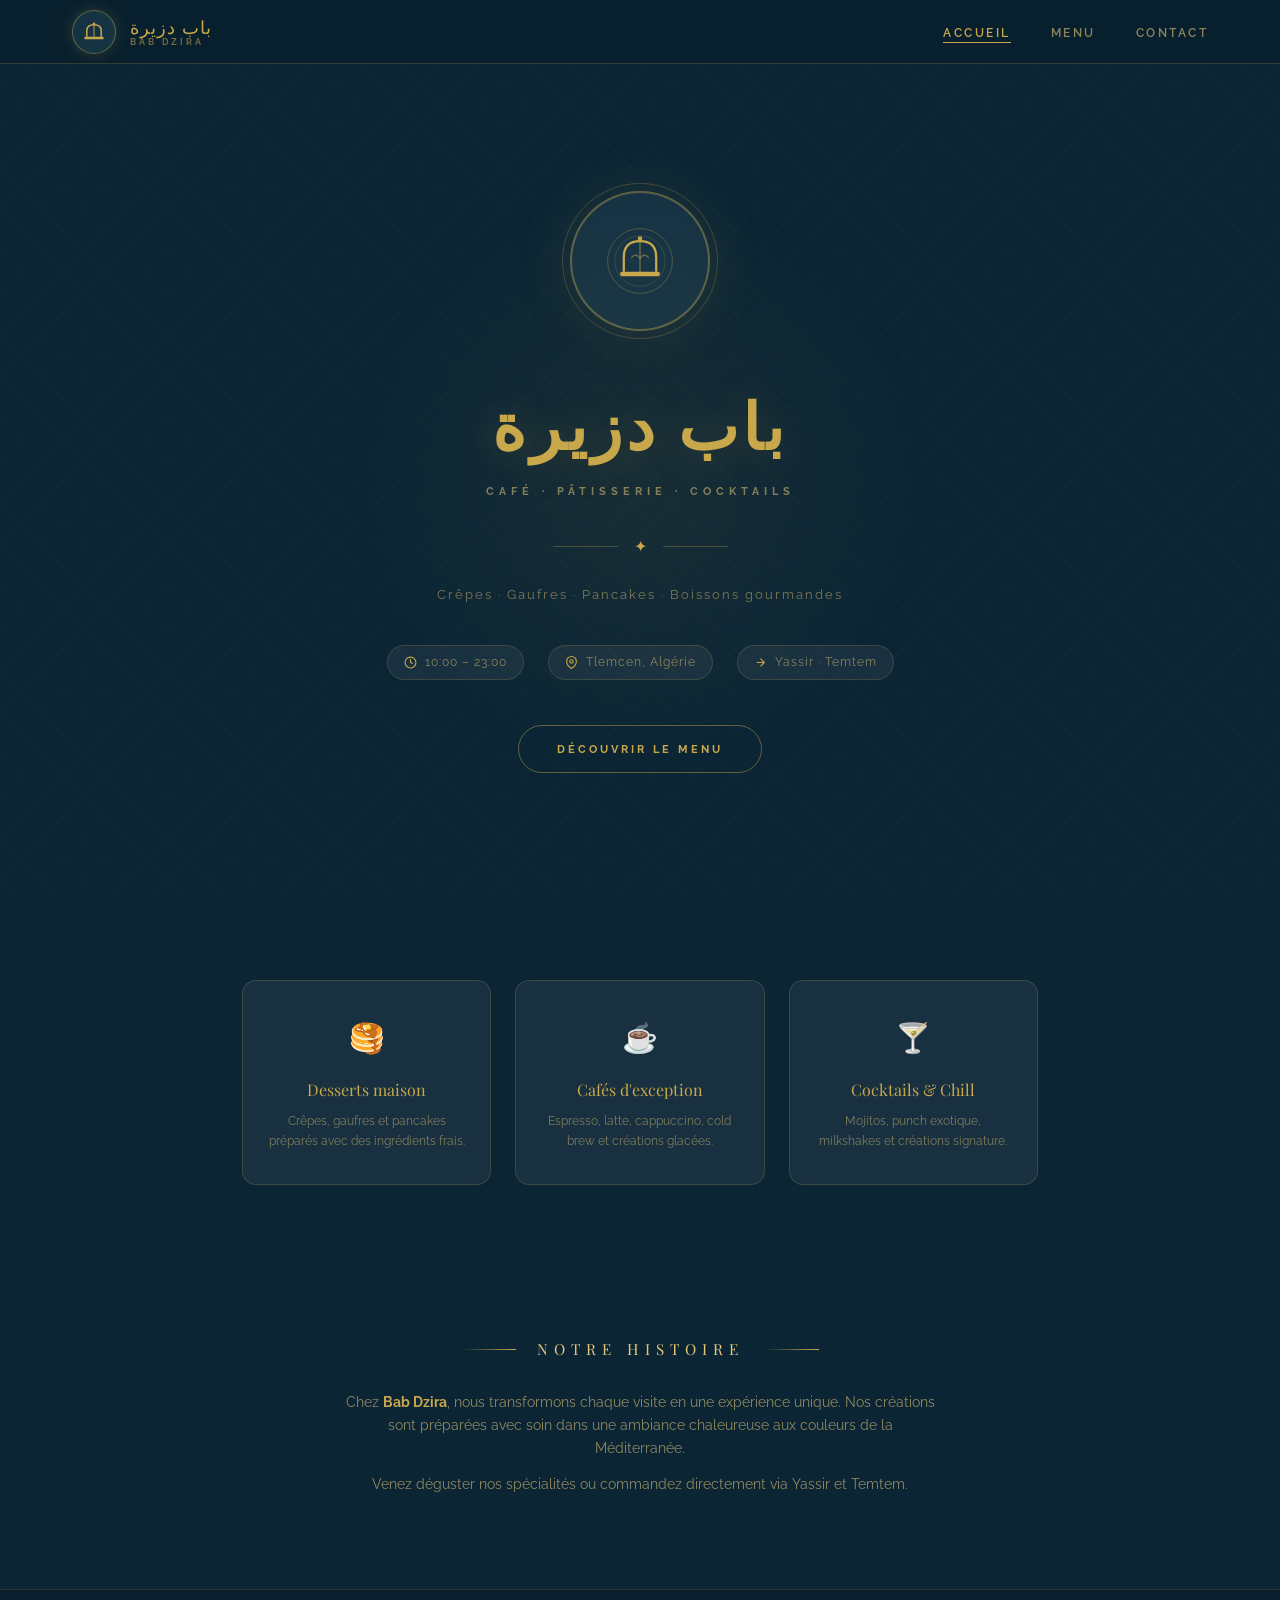
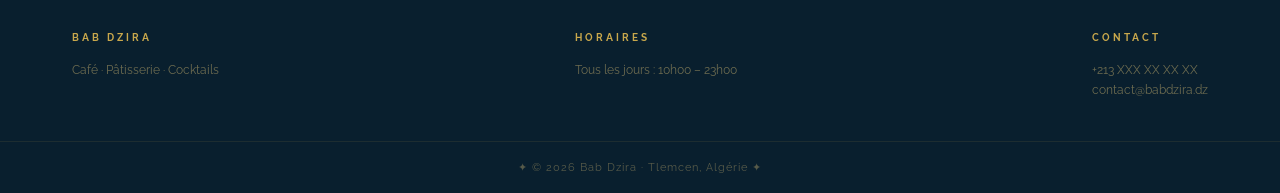
==== commit 4fe44018: "Add files via upload" ====
--- a/index.html
+++ b/index.html
@@ -4,20 +4,24 @@
     <meta charset="UTF-8">
     <meta name="viewport" content="width=device-width, initial-scale=1.0">
     <title>Bab Dzira | Café Pâtisserie</title>
+    <!-- Fonts loaded here, NOT via @import in CSS -->
+    <link rel="preconnect" href="https://fonts.googleapis.com">
+    <link rel="preconnect" href="https://fonts.gstatic.com" crossorigin>
+    <link href="https://fonts.googleapis.com/css2?family=Playfair+Display:wght@400;600;700&family=Raleway:wght@300;400;500;600;700&display=swap" rel="stylesheet">
     <link rel="stylesheet" href="style.css">
 </head>
 <body>
 
+<!-- ══ HEADER ══════════════════════════════════════════════ -->
 <header>
     <nav>
         <a class="logo" href="index.html">
             <div class="logo-medal">
-                <!-- Arch / gate icon -->
                 <svg viewBox="0 0 40 40" xmlns="http://www.w3.org/2000/svg">
                     <rect x="4" y="28" width="32" height="4" rx="1"/>
-                    <path d="M8 28 V18 Q8 8 20 8 Q32 8 32 18 V28" fill="none" stroke-width="2.5" stroke="currentColor" stroke-linejoin="round"/>
-                    <line x1="20" y1="8" x2="20" y2="28" stroke="currentColor" stroke-width="1.5"/>
-                    <circle cx="20" cy="6" r="2"/>
+                    <path d="M8 28 V18 Q8 8 20 8 Q32 8 32 18 V28" fill="none" stroke="#C9A84C" stroke-width="2.5" stroke-linejoin="round"/>
+                    <line x1="20" y1="8" x2="20" y2="28" stroke="#C9A84C" stroke-width="1.5"/>
+                    <circle cx="20" cy="6" r="2" fill="#C9A84C"/>
                 </svg>
             </div>
             <div class="logo-words">
@@ -34,79 +38,80 @@
     </nav>
 </header>
 
+<!-- ══ HERO ════════════════════════════════════════════════ -->
 <main>
-    <!-- ══ HERO ══ -->
-    <section class="hero">
-        <div class="hero-medal">
-            <svg viewBox="0 0 80 80" xmlns="http://www.w3.org/2000/svg">
-                <circle cx="40" cy="40" r="36" fill="none" stroke="currentColor" stroke-width="1" opacity=".4"/>
-                <circle cx="40" cy="40" r="28" fill="none" stroke="currentColor" stroke-width="1" opacity=".3"/>
-                <rect x="18" y="52" width="44" height="6" rx="2"/>
-                <path d="M22 52 V36 Q22 18 40 18 Q58 18 58 36 V52" fill="none" stroke="currentColor" stroke-width="3" stroke-linejoin="round"/>
-                <line x1="40" y1="18" x2="40" y2="52" stroke="currentColor" stroke-width="2" opacity=".6"/>
-                <circle cx="40" cy="15" r="3"/>
-                <path d="M30 36 Q35 30 40 36 Q45 30 50 36" fill="none" stroke="currentColor" stroke-width="1.5" opacity=".6"/>
-            </svg>
+<section class="hero">
+    <div class="hero-medal">
+        <svg viewBox="0 0 80 80" xmlns="http://www.w3.org/2000/svg">
+            <circle cx="40" cy="40" r="36" fill="none" stroke="#C9A84C" stroke-width="1" opacity=".35"/>
+            <circle cx="40" cy="40" r="28" fill="none" stroke="#C9A84C" stroke-width="0.8" opacity=".25"/>
+            <rect x="18" y="52" width="44" height="5" rx="2" fill="#C9A84C"/>
+            <path d="M22 52 V36 Q22 18 40 18 Q58 18 58 36 V52" fill="none" stroke="#C9A84C" stroke-width="2.5" stroke-linejoin="round"/>
+            <line x1="40" y1="18" x2="40" y2="52" stroke="#C9A84C" stroke-width="1.5" opacity=".5"/>
+            <circle cx="40" cy="15" r="2.5" fill="#C9A84C"/>
+            <path d="M30 37 Q35 30 40 37 Q45 30 50 37" fill="none" stroke="#C9A84C" stroke-width="1.2" opacity=".5"/>
+        </svg>
+    </div>
+
+    <h1 class="hero-ar">باب دزيرة</h1>
+    <p class="hero-label">Café · Pâtisserie · Cocktails</p>
+
+    <div class="hero-div">
+        <span></span><em>✦</em><span></span>
+    </div>
+
+    <p class="hero-tag">Crêpes · Gaufres · Pancakes · Boissons gourmandes</p>
+
+    <div class="hero-chips">
+        <div class="chip">
+            <svg viewBox="0 0 24 24" fill="none" stroke="currentColor" stroke-width="2"><circle cx="12" cy="12" r="10"/><polyline points="12 6 12 12 16 14"/></svg>
+            10:00 – 23:00
         </div>
-
-        <h1 class="hero-ar">باب دزيرة</h1>
-        <p class="hero-label">Café · Pâtisserie · Cocktails</p>
-
-        <div class="hero-divider">
-            <span></span><em>✦</em><span></span>
+        <div class="chip">
+            <svg viewBox="0 0 24 24" fill="none" stroke="currentColor" stroke-width="2"><path d="M21 10c0 7-9 13-9 13s-9-6-9-13a9 9 0 0 1 18 0z"/><circle cx="12" cy="10" r="3"/></svg>
+            Tlemcen, Algérie
         </div>
-
-        <p class="hero-tagline">Crêpes · Gaufres · Pancakes · Boissons gourmandes</p>
-
-        <div class="hero-chips">
-            <div class="chip">
-                <svg viewBox="0 0 24 24" fill="none" stroke="currentColor" stroke-width="2"><circle cx="12" cy="12" r="10"/><polyline points="12 6 12 12 16 14"/></svg>
-                09:00 – 23:00
-            </div>
-            <div class="chip">
-                <svg viewBox="0 0 24 24" fill="none" stroke="currentColor" stroke-width="2"><path d="M21 10c0 7-9 13-9 13s-9-6-9-13a9 9 0 0 1 18 0z"/><circle cx="12" cy="10" r="3"/></svg>
-                Tlemcen, Algérie
-            </div>
-            <div class="chip">
-                <svg viewBox="0 0 24 24" fill="none" stroke="currentColor" stroke-width="2"><path d="M5 12h14M12 5l7 7-7 7"/></svg>
-                Yassir · Temtem
-            </div>
-        </div>
-
-        <a href="menu.html" class="btn-gold">Découvrir le menu</a>
-    </section>
-
-    <!-- ══ FEATURES ══ -->
-    <div class="feat-grid">
-        <div class="feat-card reveal" data-delay="0s">
-            <span class="feat-icon">🥞</span>
-            <div class="feat-title">Desserts maison</div>
-            <div class="feat-desc">Crêpes, gaufres et pancakes préparés avec des ingrédients frais chaque jour.</div>
-        </div>
-        <div class="feat-card reveal" data-delay="0.1s">
-            <span class="feat-icon">☕</span>
-            <div class="feat-title">Cafés d'exception</div>
-            <div class="feat-desc">Espresso, latte, cappuccino, cold brew et créations glacées.</div>
-        </div>
-        <div class="feat-card reveal" data-delay="0.2s">
-            <span class="feat-icon">🍸</span>
-            <div class="feat-title">Cocktails & Chill</div>
-            <div class="feat-desc">Mojitos, punch exotique, milkshakes et créations signature.</div>
+        <div class="chip">
+            <svg viewBox="0 0 24 24" fill="none" stroke="currentColor" stroke-width="2"><path d="M5 12h14M12 5l7 7-7 7"/></svg>
+            Yassir · Temtem
         </div>
     </div>
 
-    <!-- ══ ABOUT ══ -->
-    <section class="about-wrap reveal">
-        <div class="sec-title">
-            <span class="sec-line"></span>
-            <span class="sec-text">Notre Histoire</span>
-            <span class="sec-line"></span>
-        </div>
-        <p>Chez <strong style="color:var(--gold)">Bab Dzira</strong>, nous transformons chaque visite en une expérience unique. Nos créations sont préparées avec amour, dans une ambiance chaleureuse aux couleurs de la Méditerranée.</p>
-        <p>Venez déguster nos spécialités dans un cadre élégant, ou commandez directement via Yassir et Temtem.</p>
-    </section>
+    <a href="menu.html" class="btn-gold">Découvrir le menu</a>
+</section>
+
+<!-- ══ FEATURES ════════════════════════════════════════════ -->
+<div class="feat-grid">
+    <div class="feat-card reveal">
+        <span class="feat-icon">🥞</span>
+        <div class="feat-title">Desserts maison</div>
+        <div class="feat-desc">Crêpes, gaufres et pancakes préparés avec des ingrédients frais.</div>
+    </div>
+    <div class="feat-card reveal">
+        <span class="feat-icon">☕</span>
+        <div class="feat-title">Cafés d'exception</div>
+        <div class="feat-desc">Espresso, latte, cappuccino, cold brew et créations glacées.</div>
+    </div>
+    <div class="feat-card reveal">
+        <span class="feat-icon">🍸</span>
+        <div class="feat-title">Cocktails & Chill</div>
+        <div class="feat-desc">Mojitos, punch exotique, milkshakes et créations signature.</div>
+    </div>
+</div>
+
+<!-- ══ ABOUT ═══════════════════════════════════════════════ -->
+<section class="about-wrap reveal">
+    <div class="sec-title">
+        <span class="sec-line"></span>
+        <span class="sec-text">Notre Histoire</span>
+        <span class="sec-line"></span>
+    </div>
+    <p>Chez <strong style="color:#C9A84C;">Bab Dzira</strong>, nous transformons chaque visite en une expérience unique. Nos créations sont préparées avec soin dans une ambiance chaleureuse aux couleurs de la Méditerranée.</p>
+    <p>Venez déguster nos spécialités ou commandez directement via Yassir et Temtem.</p>
+</section>
 </main>
 
+<!-- ══ FOOTER ══════════════════════════════════════════════ -->
 <footer>
     <div class="footer-inner">
         <div class="footer-col"><h4>Bab Dzira</h4><p>Café · Pâtisserie · Cocktails</p></div>
--- a/style.css
+++ b/style.css
@@ -1,515 +1,636 @@
-@import url('https://fonts.googleapis.com/css2?family=Cormorant+Garamond:ital,wght@0,300;0,400;0,600;1,300;1,400&family=Jost:wght@300;400;500;600&display=swap');
+/* ============================================================
+   BAB DZIRA — Dark Navy Luxury Theme
+   NO @import — fonts loaded via <link> in HTML head
+============================================================ */
 
 :root {
-    --cream:        #FAF7F2;
-    --cream-dark:   #F0EBE2;
-    --charcoal:     #1C1A18;
-    --navy:         #17304A;
-    --navy-mid:     #204563;
-    --terra:        #A85B4A;
-    --amber:        #C49A3C;
-    --amber-soft:   rgba(196,154,60,0.12);
-    --amber-glow:   rgba(196,154,60,0.30);
-    --ornament:     #C49A3C;
-    --glass:        rgba(250,247,242,0.94);
-    --shadow-soft:  0 8px 40px rgba(28,26,24,0.07);
-    --shadow-med:   0 16px 50px rgba(28,26,24,0.11);
-    --border:       rgba(196,154,60,0.18);
-    --border-hover: rgba(196,154,60,0.45);
-}
-
-*,*::before,*::after { margin:0; padding:0; box-sizing:border-box; }
-html { scroll-behavior:smooth; }
-
+    --bg:           #0B2535;
+    --bg2:          #0D2D40;
+    --bg-card:      rgba(255, 255, 255, 0.06);
+    --bg-card-h:    rgba(255, 255, 255, 0.10);
+    --gold:         #C9A84C;
+    --gold-lt:      #E8C97A;
+    --gold-dim:     rgba(201, 168, 76, 0.30);
+    --gold-glow:    rgba(201, 168, 76, 0.15);
+    --text:         #E8C97A;       /* golden text */
+    --text-sub:     #D4B878;       /* slightly dimmer gold */
+    --text-muted:   rgba(232, 201, 122, 0.50);
+    --border:       rgba(201, 168, 76, 0.22);
+    --border-h:     rgba(201, 168, 76, 0.55);
+    --nav-h:        64px;
+    --tab-h:        66px;
+    --r:            14px;
+}
+
+/* ── Reset ───────────────────────────────────────────────── */
+*, *::before, *::after { margin: 0; padding: 0; box-sizing: border-box; }
+html { scroll-behavior: smooth; }
+
+/* ── Body — always dark blue ─────────────────────────────── */
 body {
-    background: var(--cream);
-    color: var(--charcoal);
-    font-family: 'Jost', sans-serif;
+    background-color: #0B2535;          /* explicit hex, not var */
+    background-color: var(--bg);
+    color: #E8C97A;                     /* explicit hex fallback */
+    color: var(--text);
+    font-family: 'Cormorant Garamond', 'Playfair Display', Georgia, serif;
+    font-size: 16px;
+    line-height: 1.65;
+    min-height: 100vh;
+    overflow-x: hidden;
+}
+
+/* ── Diamond lattice ─────────────────────────────────────── */
+body::before {
+    content: '';
+    position: fixed;
+    inset: 0;
+    z-index: 0;
+    pointer-events: none;
+    background-image:
+        repeating-linear-gradient(45deg,
+            rgba(201, 168, 76, 0.04) 0px, rgba(201, 168, 76, 0.04) 1px,
+            transparent 1px, transparent 30px),
+        repeating-linear-gradient(-45deg,
+            rgba(201, 168, 76, 0.04) 0px, rgba(201, 168, 76, 0.04) 1px,
+            transparent 1px, transparent 30px);
+    background-size: 42px 42px;
+}
+
+header, main, footer, nav { position: relative; z-index: 1; }
+
+/* ── Scrollbar ───────────────────────────────────────────── */
+::-webkit-scrollbar { width: 5px; height: 4px; }
+::-webkit-scrollbar-track { background: #0B2535; }
+::-webkit-scrollbar-thumb { background: rgba(201,168,76,0.4); border-radius: 4px; }
+
+/* ============================================================
+   KEYFRAMES
+============================================================ */
+@keyframes fadeUp {
+    from { opacity: 0; transform: translateY(24px); }
+    to   { opacity: 1; transform: translateY(0); }
+}
+@keyframes shimmer {
+    0%   { background-position: -200% center; }
+    100% { background-position:  200% center; }
+}
+@keyframes glow {
+    0%, 100% { opacity: 0.45; transform: scale(1); }
+    50%       { opacity: 0.9;  transform: scale(1.1); }
+}
+@keyframes ripple { to { transform: scale(5); opacity: 0; } }
+
+/* ============================================================
+   REVEAL — safe: visible by default, JS adds .pre then .in
+============================================================ */
+.reveal {
+    opacity: 1;
+    transform: translateY(0);
+    transition: opacity 0.7s ease, transform 0.7s ease;
+}
+.reveal.pre  { opacity: 0; transform: translateY(24px); }
+.reveal.in   { opacity: 1; transform: translateY(0); }
+
+/* ============================================================
+   HEADER
+============================================================ */
+header {
+    position: sticky;
+    top: 0;
+    z-index: 300;
+    height: var(--nav-h);
+    background-color: #091f2e;
+    background-color: rgba(9, 31, 46, 0.97);
+    backdrop-filter: blur(16px);
+    border-bottom: 1px solid rgba(201, 168, 76, 0.22);
+    transition: box-shadow 0.3s;
+}
+header.scrolled { box-shadow: 0 4px 28px rgba(0, 0, 0, 0.6); }
+
+nav {
+    max-width: 1200px;
+    margin: 0 auto;
+    height: 100%;
+    padding: 0 2rem;
+    display: flex;
+    justify-content: space-between;
+    align-items: center;
+}
+
+/* Logo */
+.logo { display: flex; align-items: center; gap: 0.9rem; text-decoration: none; }
+.logo-medal {
+    width: 44px; height: 44px;
+    border-radius: 50%;
+    background-color: #163344;
+    border: 1.5px solid rgba(201, 168, 76, 0.4);
+    display: flex; align-items: center; justify-content: center;
+    box-shadow: 0 0 16px rgba(201, 168, 76, 0.2);
+    flex-shrink: 0;
+}
+.logo-medal svg { width: 24px; height: 24px; fill: #C9A84C; }
+.logo-words { display: flex; flex-direction: column; line-height: 1.15; }
+.logo-ar {
+    font-family: 'Playfair Display', Georgia, serif;
+    font-size: 1.15rem;
+    color: #C9A84C;
+    letter-spacing: 1px;
+}
+.logo-fr {
+    font-family: 'Raleway', sans-serif;
+    font-size: 0.58rem;
+    letter-spacing: 3px;
+    text-transform: uppercase;
+    color: rgba(201, 168, 76, 0.55);
+    font-weight: 700;
+}
+
+/* Nav links */
+.nav-links { display: flex; gap: 2.5rem; list-style: none; }
+.nav-links a {
+    text-decoration: none;
+    color: rgba(232, 201, 122, 0.6);
+    font-family: 'Raleway', sans-serif;
+    font-size: 0.72rem;
+    letter-spacing: 2.5px;
+    text-transform: uppercase;
+    font-weight: 600;
+    transition: color 0.25s;
+    position: relative;
+    padding-bottom: 3px;
+}
+.nav-links a::after {
+    content: '';
+    position: absolute; bottom: 0; left: 0;
+    width: 0; height: 1px;
+    background: #C9A84C;
+    transition: width 0.3s;
+}
+.nav-links a:hover, .nav-links a.active { color: #C9A84C; }
+.nav-links a:hover::after, .nav-links a.active::after { width: 100%; }
+
+.hamburger { display: none; flex-direction: column; cursor: pointer; gap: 5px; }
+.hamburger span { width: 22px; height: 1.5px; background: #C9A84C; display: block; transition: 0.3s; }
+
+/* ============================================================
+   INFO BAR
+============================================================ */
+.info-bar {
+    background-color: rgba(13, 45, 64, 0.7);
+    border-bottom: 1px solid rgba(201, 168, 76, 0.18);
+    padding: 0.6rem 2rem;
+    display: flex; justify-content: center; gap: 3rem; flex-wrap: wrap;
+}
+.info-item {
+    display: flex; align-items: center; gap: 0.5rem;
+    font-family: 'Raleway', sans-serif;
+    font-size: 0.74rem;
+    color: rgba(232, 201, 122, 0.55);
+    letter-spacing: 1px;
+}
+.info-item svg { color: #C9A84C; width: 13px; height: 13px; flex-shrink: 0; }
+
+/* ============================================================
+   SECTION TITLE — "LA CARTE" style
+============================================================ */
+.sec-title {
+    display: flex;
+    align-items: center; justify-content: center;
+    gap: 1.3rem;
+    padding: 2.5rem 1rem 1rem;
+}
+.sec-line {
+    height: 1px; width: 55px;
+    background: linear-gradient(90deg, transparent, #C9A84C, transparent);
+    background-size: 200% auto;
+    animation: shimmer 3s linear infinite;
+}
+.sec-text {
+    font-family: 'Playfair Display', Georgia, serif;
+    font-size: 0.95rem;
+    letter-spacing: 6px;
+    text-transform: uppercase;
+    color: #E8C97A;
     font-weight: 400;
-    line-height: 1.65;
-    -webkit-font-smoothing: antialiased;
-}
-
-/* ===== BG ===== */
-.bg-pattern {
-    position:fixed; inset:0;
-    background-image:
-        radial-gradient(ellipse at 15% 10%, rgba(196,154,60,.05) 0%, transparent 60%),
-        radial-gradient(ellipse at 85% 90%, rgba(168,91,74,.04) 0%, transparent 60%);
-    z-index:-2; pointer-events:none;
-}
-
-/* ===== KEYFRAMES ===== */
-@keyframes shimmer {
-    0%   { background-position:-300% center; }
-    100% { background-position: 300% center; }
-}
-@keyframes linePulse {
-    0%,100% { opacity:.25; }
-    50%      { opacity:.65; }
-}
-@keyframes floatY {
-    0%,100% { transform:translateY(0) rotate(var(--r,0deg)); }
-    50%      { transform:translateY(-12px) rotate(var(--r,0deg)); }
-}
-@keyframes ripple {
-    to { transform:scale(4); opacity:0; }
-}
-@keyframes fadeUp {
-    from { opacity:0; transform:translateY(24px); }
-    to   { opacity:1; transform:translateY(0); }
-}
-
-/* ===== REVEAL ===== */
-.reveal {
-    opacity:0;
-    transform:translateY(22px);
-    transition: opacity .8s cubic-bezier(.22,1,.36,1),
-                transform .8s cubic-bezier(.22,1,.36,1);
-}
-.reveal-left {
-    opacity:0;
-    transform:translateX(-22px);
-    transition: opacity .8s cubic-bezier(.22,1,.36,1),
-                transform .8s cubic-bezier(.22,1,.36,1);
-}
-.reveal.visible, .reveal-left.visible {
-    opacity:1; transform:translate(0);
-}
-
-/* ===== ORNAMENT ELEMENTS ===== */
-.orna-row {
-    display:flex; align-items:center; justify-content:center;
-    gap:.9rem; margin:1.3rem auto;
-}
-.orna-line {
-    height:1px; flex:1; max-width:130px;
-    background:linear-gradient(90deg, transparent, var(--ornament), transparent);
-    animation: linePulse 4s ease-in-out infinite;
-}
-.orna-diamond {
-    width:6px; height:6px;
-    background:var(--ornament);
-    transform:rotate(45deg);
-    opacity:.6; flex-shrink:0;
-}
-.orna-bar {
-    width:34px; height:1.5px;
-    margin:.9rem auto;
-    background:linear-gradient(90deg, var(--terra), var(--amber), var(--ornament), var(--amber), var(--terra));
-    background-size:300% auto;
-    animation:shimmer 4s linear infinite;
-    border-radius:2px;
-}
-
-/* Corner deco */
-.cdeco {
-    position:absolute; width:48px; height:48px;
-    pointer-events:none;
-}
-.cdeco svg { width:100%; height:100%; color:var(--ornament); opacity:.22; }
-.cdeco.tl { top:14px; left:14px; }
-.cdeco.tr { top:14px; right:14px; transform:scaleX(-1); }
-.cdeco.bl { bottom:14px; left:14px; transform:scaleY(-1); }
-.cdeco.br { bottom:14px; right:14px; transform:scale(-1); }
-
-/* Floating geo shapes */
-.geo {
-    position:absolute; pointer-events:none;
-    color:var(--ornament);
-    animation:floatY ease-in-out infinite;
-}
-
-/* ===== HEADER ===== */
-header {
-    position:sticky; top:0; z-index:200;
-    background:var(--glass);
-    backdrop-filter:blur(18px) saturate(160%);
-    -webkit-backdrop-filter:blur(18px) saturate(160%);
-    border-bottom:1px solid var(--border);
-    transition:box-shadow .4s ease;
-}
-header.scrolled { box-shadow:0 4px 30px rgba(28,26,24,.08); }
-
-nav {
-    max-width:1200px; margin:0 auto;
-    padding:1.1rem 2.5rem;
-    display:flex; justify-content:space-between; align-items:center;
-}
-
-.logo { display:flex; align-items:center; gap:.9rem; }
-.logo-placeholder {
-    width:42px; height:42px;
-    background:linear-gradient(135deg, var(--navy), var(--navy-mid));
-    border-radius:50%;
-    display:flex; align-items:center; justify-content:center;
-    overflow:hidden;
-    border:1.5px solid var(--border-hover);
-    box-shadow:0 2px 12px var(--amber-soft);
-}
-.logo-img { max-width:100%; max-height:100%; object-fit:contain; }
-.logo-text {
-    font-family:'Cormorant Garamond', serif;
-    font-size:1.55rem; font-weight:600;
-    color:var(--navy); letter-spacing:.04em;
-}
-
-.nav-links { display:flex; gap:2.8rem; list-style:none; }
-.nav-links a {
-    text-decoration:none; color:var(--charcoal);
-    font-size:.78rem; font-weight:500;
-    letter-spacing:.14em; text-transform:uppercase;
-    transition:color .3s ease; position:relative; padding-bottom:3px;
-}
-.nav-links a::after {
-    content:''; position:absolute;
-    bottom:0; left:0; width:0; height:1px;
-    background:linear-gradient(90deg, var(--terra), var(--amber));
-    transition:width .35s ease;
-}
-.nav-links a:hover, .nav-links a.active { color:var(--terra); }
-.nav-links a:hover::after, .nav-links a.active::after { width:100%; }
-
-.hamburger { display:none; flex-direction:column; gap:5px; cursor:pointer; }
-.hamburger span { display:block; width:24px; height:1.5px; background:var(--charcoal); transition:.3s; }
-
-/* ===== HERO ===== */
+}
+
+/* ============================================================
+   CATEGORY TABS
+============================================================ */
+.cat-nav-wrap {
+    position: sticky;
+    top: var(--nav-h);
+    z-index: 200;
+    background-color: rgba(9, 31, 46, 0.97);
+    backdrop-filter: blur(14px);
+    border-bottom: 1px solid rgba(201, 168, 76, 0.18);
+}
+.cat-nav {
+    display: flex;
+    overflow-x: auto;
+    scrollbar-width: none;
+    max-width: 1200px;
+    margin: 0 auto;
+    padding: 0 0.5rem;
+}
+.cat-nav::-webkit-scrollbar { display: none; }
+
+.cat-tab {
+    display: flex; flex-direction: column; align-items: center; gap: 0.28rem;
+    padding: 0.85rem 1.2rem;
+    cursor: pointer;
+    font-family: 'Raleway', sans-serif;
+    color: rgba(232, 201, 122, 0.45);
+    font-size: 0.6rem;
+    letter-spacing: 1.5px;
+    text-transform: uppercase;
+    font-weight: 700;
+    white-space: nowrap;
+    border-bottom: 2px solid transparent;
+    transition: color 0.25s, border-color 0.25s;
+    flex-shrink: 0;
+}
+.cat-tab svg { width: 18px; height: 18px; }
+.cat-tab:hover { color: rgba(232, 201, 122, 0.8); }
+.cat-tab.active { color: #C9A84C; border-bottom-color: #C9A84C; }
+
+/* ============================================================
+   MENU SECTION
+============================================================ */
+.menu-section {
+    max-width: 740px;
+    margin: 0 auto;
+    padding: 0.5rem 1.5rem 2.5rem;
+    scroll-margin-top: calc(var(--nav-h) + var(--tab-h) + 8px);
+}
+.menu-section + .menu-section { border-top: 1px solid rgba(201, 168, 76, 0.12); }
+
+/* Sub-section title */
+.sub-title {
+    display: flex; align-items: center; gap: 0.8rem;
+    padding: 1.5rem 0 1rem;
+}
+.sub-title-line { height: 1px; width: 25px; background: rgba(201, 168, 76, 0.35); }
+.sub-title-text {
+    font-family: 'Raleway', sans-serif;
+    font-size: 0.7rem;
+    letter-spacing: 3.5px;
+    text-transform: uppercase;
+    color: rgba(201, 168, 76, 0.65);
+    font-weight: 700;
+}
+
+/* ============================================================
+   MENU CARD
+============================================================ */
+.menu-card {
+    display: flex;
+    align-items: center;
+    gap: 1.1rem;
+    background-color: rgba(255, 255, 255, 0.055);
+    border: 1px solid rgba(201, 168, 76, 0.18);
+    border-radius: var(--r);
+    padding: 1rem 1.3rem;
+    margin-bottom: 0.75rem;
+    transition: background-color 0.25s, border-color 0.25s, transform 0.2s;
+    position: relative;
+    overflow: hidden;
+}
+.menu-card::before {
+    content: '';
+    position: absolute; left: 0; top: 0; bottom: 0;
+    width: 3px;
+    background: #C9A84C;
+    border-radius: 3px 0 0 3px;
+    opacity: 0;
+    transition: opacity 0.25s;
+}
+.menu-card:hover {
+    background-color: rgba(255, 255, 255, 0.09);
+    border-color: rgba(201, 168, 76, 0.45);
+    transform: translateX(3px);
+}
+.menu-card:hover::before { opacity: 1; }
+
+.card-icon {
+    width: 40px; height: 40px;
+    border-radius: 10px;
+    background-color: rgba(201, 168, 76, 0.1);
+    border: 1px solid rgba(201, 168, 76, 0.25);
+    display: flex; align-items: center; justify-content: center;
+    flex-shrink: 0;
+    color: #C9A84C;
+    transition: background-color 0.25s;
+}
+.menu-card:hover .card-icon { background-color: rgba(201, 168, 76, 0.18); }
+.card-icon svg { width: 18px; height: 18px; }
+
+.card-body { flex: 1; min-width: 0; }
+.card-name {
+    font-family: 'Playfair Display', Georgia, serif;
+    font-size: 1rem;
+    font-weight: 600;
+    color: #E8C97A;
+    margin-bottom: 0.12rem;
+    white-space: nowrap; overflow: hidden; text-overflow: ellipsis;
+}
+.card-desc {
+    font-family: 'Raleway', sans-serif;
+    font-size: 0.75rem;
+    color: rgba(232, 201, 122, 0.45);
+    white-space: nowrap; overflow: hidden; text-overflow: ellipsis;
+}
+
+.card-price {
+    font-family: 'Playfair Display', Georgia, serif;
+    font-size: 1.05rem;
+    font-weight: 700;
+    color: #C9A84C;   /* solid gold — always visible */
+    flex-shrink: 0;
+    letter-spacing: 0.5px;
+}
+
+/* ============================================================
+   HERO
+============================================================ */
 .hero {
-    min-height:88vh; display:flex;
-    align-items:center; justify-content:center;
-    text-align:center; padding:5rem 2rem;
-    position:relative; overflow:hidden;
-    background:linear-gradient(160deg,
-        rgba(23,48,74,.04) 0%,
-        rgba(196,154,60,.025) 50%,
-        rgba(168,91,74,.04) 100%);
-}
-.hero-content { position:relative; z-index:2; max-width:700px; }
-
-.hero-eyebrow {
-    display:inline-block;
-    font-size:.7rem; font-weight:500;
-    letter-spacing:.3em; text-transform:uppercase;
-    color:var(--terra); margin-bottom:1.6rem;
-    animation:fadeUp .7s ease both;
-}
-.hero h1 {
-    font-family:'Cormorant Garamond', serif;
-    font-size:5.4rem; font-weight:300;
-    line-height:1.05; color:var(--navy);
-    animation:fadeUp .8s ease .1s both;
-}
-.hero h1 em { font-style:italic; font-weight:400; color:var(--terra); }
-.hero-sub {
-    font-size:.82rem; font-weight:300;
-    letter-spacing:.2em; text-transform:uppercase;
-    color:var(--charcoal); opacity:.55;
-    margin:1.8rem 0 2.6rem;
-    animation:fadeUp .9s ease .2s both;
-}
-
-/* ===== BUTTONS ===== */
-.btn-primary {
-    display:inline-block; text-decoration:none;
-    font-size:.75rem; font-weight:500;
-    letter-spacing:.2em; text-transform:uppercase;
-    color:var(--cream); background:var(--navy);
-    padding:1rem 2.6rem; border:none; border-radius:2px;
-    cursor:pointer; position:relative; overflow:hidden;
-    transition:transform .25s ease, box-shadow .35s ease;
-    animation:fadeUp 1s ease .3s both;
-    box-shadow:0 4px 20px rgba(23,48,74,.18);
-}
-.btn-primary::before {
-    content:''; position:absolute; inset:0;
-    background:linear-gradient(135deg, var(--terra), #C27060);
-    opacity:0; transition:opacity .35s ease;
-}
-.btn-primary:hover::before { opacity:1; }
-.btn-primary:hover { transform:translateY(-2px); box-shadow:0 8px 28px rgba(168,91,74,.28); }
-.btn-primary > * { position:relative; z-index:1; }
-
-.ripple {
-    position:absolute; border-radius:50%;
-    background:rgba(255,255,255,.25); transform:scale(0);
-    animation:ripple .65s linear; pointer-events:none;
-    width:20px; height:20px; margin:-10px 0 0 -10px;
-}
-
-/* ===== FEATURES ===== */
-.features {
-    max-width:1100px; margin:5rem auto;
-    display:grid; grid-template-columns:repeat(3,1fr);
-    gap:1.8rem; padding:0 2.5rem;
-}
-.feature-card {
-    background:#FEFCF8;
-    border:1px solid var(--border); border-radius:3px;
-    padding:2.4rem 2rem; text-align:center;
-    position:relative; overflow:hidden;
-    transition:border-color .35s ease, box-shadow .35s ease, transform .35s ease;
-}
-.feature-card::after {
-    content:''; position:absolute; bottom:0; left:0; right:0;
-    height:2px;
-    background:linear-gradient(90deg, transparent, var(--ornament), transparent);
-    opacity:0; transition:opacity .35s ease;
-}
-.feature-card:hover { border-color:var(--border-hover); box-shadow:var(--shadow-med); transform:translateY(-4px); }
-.feature-card:hover::after { opacity:1; }
-
-.feature-icon {
-    width:50px; height:50px; margin:0 auto 1.4rem;
-    display:flex; align-items:center; justify-content:center;
-    border:1px solid var(--border-hover); border-radius:50%;
-    background:linear-gradient(135deg, rgba(196,154,60,.07), rgba(168,91,74,.05));
-    transition:transform .3s ease, box-shadow .3s ease;
-}
-.feature-card:hover .feature-icon { transform:scale(1.06); box-shadow:0 4px 16px var(--amber-glow); }
-.feature-icon::before { font-size:21px; }
-.feature-icon-dessert::before { content:"🍰"; }
-.feature-icon-cafe::before    { content:"☕"; }
-.feature-icon-cocktail::before{ content:"🍸"; }
-
-.feature-card h3 {
-    font-family:'Cormorant Garamond', serif;
-    font-size:1.2rem; font-weight:600;
-    color:var(--navy); margin-bottom:.6rem;
-}
-.feature-card p { font-size:.84rem; font-weight:300; opacity:.62; line-height:1.7; }
-
-/* ===== SECTION LABELS ===== */
-.section-label {
-    display:block; font-size:.68rem; font-weight:500;
-    letter-spacing:.28em; text-transform:uppercase; color:var(--terra);
-    margin-bottom:.7rem;
-}
-.section-title {
-    font-family:'Cormorant Garamond', serif;
-    font-size:2.5rem; font-weight:300;
-    color:var(--navy); line-height:1.15;
-}
-.section-divider {
-    width:44px; height:1px; margin:1.2rem auto;
-    background:linear-gradient(90deg, var(--terra), var(--amber));
-}
-
-/* ===== ABOUT ===== */
-.about-preview {
-    max-width:740px; margin:5rem auto;
-    text-align:center; padding:3.5rem 4rem;
-    background:#FEFCF8;
-    border:1px solid var(--border); border-radius:3px;
-    position:relative; overflow:hidden;
-}
-.about-preview p { font-size:.95rem; font-weight:300; opacity:.78; margin:.85rem 0; line-height:1.85; }
-
-/* ===== MENU PAGE ===== */
-.menu-header { text-align:center; padding:4.5rem 2.5rem 2rem; }
-
-.menu-category-horizontal { margin:3rem 0; padding:0 2.5rem; }
-
-.category-heading {
-    display:flex; align-items:baseline; gap:1.2rem; margin-bottom:1.8rem;
-}
-.category-heading h2 {
-    font-family:'Cormorant Garamond', serif;
-    font-size:1.55rem; font-weight:400; color:var(--navy); white-space:nowrap;
-}
-.category-heading .head-line {
-    height:1px; flex:1;
-    background:linear-gradient(90deg, var(--border), transparent);
-}
-
-/* Scroll */
-.scroll-container {
-    overflow-x:auto; overflow-y:visible;
-    scroll-behavior:smooth; -webkit-overflow-scrolling:touch;
-    scrollbar-width:thin; scrollbar-color:var(--border-hover) transparent;
-    padding-bottom:.5rem;
-}
-.scroll-container::-webkit-scrollbar { height:2px; }
-.scroll-container::-webkit-scrollbar-track { background:transparent; }
-.scroll-container::-webkit-scrollbar-thumb { background:var(--border-hover); border-radius:2px; }
-
-.scroll-wrapper { display:flex; gap:1.4rem; padding:4px 2px 12px; }
-
-/* Menu Card */
-.menu-item {
-    background:#FEFCF8;
-    border:1px solid var(--border); border-radius:3px;
-    overflow:hidden; min-width:260px; max-width:260px; flex-shrink:0;
-    position:relative;
-    transition:border-color .35s ease, box-shadow .35s ease, transform .35s ease;
-}
-.menu-item::before {
-    content:''; position:absolute; top:0; left:0; right:0; height:2px; z-index:2;
-    background:linear-gradient(90deg, transparent, var(--ornament), transparent);
-    opacity:0; transition:opacity .35s ease;
-}
-.menu-item:hover { border-color:var(--border-hover); box-shadow:var(--shadow-med); transform:translateY(-4px); }
-.menu-item:hover::before { opacity:1; }
-
-.model-container {
-    width:100%; min-height:195px;
-    background:var(--cream-dark);
-    display:flex; flex-direction:column;
-    align-items:center; justify-content:center;
-    border-bottom:1px solid var(--border);
-}
-
-.btn-3d {
-    font-family:'Jost', sans-serif;
-    font-size:.72rem; font-weight:500;
-    letter-spacing:.15em; text-transform:uppercase;
-    background:transparent; color:var(--navy);
-    border:1px solid var(--border-hover); border-radius:2px;
-    padding:.65rem 1.5rem; cursor:pointer;
-    transition:background .3s ease, color .3s ease;
-    position:relative; overflow:hidden;
-}
-.btn-3d:hover { background:var(--navy); color:var(--cream); }
-
-.model-3d { width:100%; height:195px; display:block; }
-.hidden-model { display:none; }
-
-.dish-img {
-    width:100%; height:168px; object-fit:cover;
-    background:var(--cream-dark); display:block;
-    transition:transform .5s ease;
-}
-.menu-item:hover .dish-img { transform:scale(1.04); }
-
-.menu-info { padding:1.25rem 1.25rem 1.2rem; }
-.menu-info h3 {
-    font-family:'Cormorant Garamond', serif;
-    font-size:1.05rem; font-weight:600;
-    color:var(--navy); margin-bottom:.3rem; line-height:1.3;
-}
-.menu-info p { font-size:.77rem; font-weight:300; opacity:.58; line-height:1.5; }
-
-.price {
-    display:inline-block; margin-top:.75rem;
-    font-family:'Cormorant Garamond', serif;
-    font-size:1.05rem; font-weight:600; color:var(--terra);
-}
-
-/* category separator */
-.cat-sep {
-    display:flex; align-items:center; gap:1rem;
-    padding:0 2.5rem; margin:.2rem 0;
-}
-.cat-sep-line {
-    flex:1; height:1px;
-    background:linear-gradient(90deg, transparent, var(--border), transparent);
-}
-.cat-sep-dot {
-    width:4px; height:4px; background:var(--border-hover);
-    transform:rotate(45deg); opacity:.45;
-}
-
-/* ===== CONTACT ===== */
-.contact-header { text-align:center; padding:4.5rem 2.5rem 2rem; }
-
-.contact-container {
-    max-width:960px; margin:2rem auto 5rem;
-    display:grid; grid-template-columns:1fr 1.2fr;
-    gap:2.5rem; padding:0 2.5rem;
-}
-.contact-info, .contact-form-wrap {
-    background:#FEFCF8; border:1px solid var(--border); border-radius:3px;
-    padding:2.5rem; position:relative; overflow:hidden;
-    transition:border-color .35s ease, box-shadow .35s ease;
-}
-.contact-info:hover, .contact-form-wrap:hover { border-color:var(--border-hover); box-shadow:var(--shadow-soft); }
-
-.contact-info h2, .contact-form-wrap h2 {
-    font-family:'Cormorant Garamond', serif;
-    font-size:1.6rem; font-weight:400; color:var(--navy); margin-bottom:.3rem;
-}
-.info-item {
-    padding:.85rem 0; border-bottom:1px solid rgba(196,154,60,.1);
-    font-size:.87rem; font-weight:400; display:flex; align-items:center; gap:.75rem;
-    transition:color .25s ease;
-}
-.info-item:last-child { border-bottom:none; }
-.info-item:hover { color:var(--terra); }
-.info-icon { font-size:.82rem; opacity:.5; flex-shrink:0; }
-
-.contact-form-wrap label {
-    display:block; font-size:.67rem; font-weight:500;
-    letter-spacing:.14em; text-transform:uppercase;
-    opacity:.5; margin-top:.3rem;
-}
-.contact-form-wrap input,
-.contact-form-wrap textarea {
-    width:100%; padding:.85rem 1rem; margin:.35rem 0 1rem;
-    background:var(--cream-dark); border:1px solid var(--border); border-radius:2px;
-    color:var(--charcoal); font-family:'Jost',sans-serif;
-    font-size:.87rem; font-weight:300;
-    transition:border-color .3s ease, box-shadow .3s ease; outline:none; display:block;
-}
-.contact-form-wrap input:focus, .contact-form-wrap textarea:focus {
-    border-color:var(--amber);
-    box-shadow:0 0 0 3px rgba(196,154,60,.1);
-}
-.contact-form-wrap textarea { resize:vertical; }
-
-/* ===== FOOTER ===== */
-footer { background:var(--navy); position:relative; }
-footer::before {
-    content:''; position:absolute; top:0; left:0; right:0; height:1px;
-    background:linear-gradient(90deg, transparent, var(--amber), var(--ornament), var(--amber), transparent);
-    background-size:200% auto; animation:shimmer 5s linear infinite;
-}
-.footer-content {
-    max-width:1100px; margin:0 auto; padding:3.5rem 2.5rem 2rem;
-    display:flex; justify-content:space-between; flex-wrap:wrap; gap:2.5rem;
-}
-.footer-brand {
-    font-family:'Cormorant Garamond', serif;
-    font-size:1.55rem; font-weight:300; color:var(--cream);
-    margin-bottom:.35rem; letter-spacing:.04em;
-}
-.footer-tagline {
-    font-size:.7rem; letter-spacing:.2em; text-transform:uppercase;
-    color:var(--amber); opacity:.65;
-}
-.footer-section h4 {
-    font-size:.68rem; font-weight:500; letter-spacing:.2em;
-    text-transform:uppercase; color:var(--amber); opacity:.75; margin-bottom:.9rem;
-}
-.footer-section p { font-size:.83rem; font-weight:300; line-height:1.9; color:rgba(250,247,242,.55); }
+    min-height: calc(100vh - var(--nav-h));
+    display: flex; flex-direction: column;
+    align-items: center; justify-content: center;
+    text-align: center;
+    padding: 4rem 2rem;
+    position: relative; overflow: hidden;
+}
+.hero::after {
+    content: '';
+    position: absolute; top: 50%; left: 50%;
+    transform: translate(-50%, -50%);
+    width: 650px; height: 650px;
+    background: radial-gradient(circle, rgba(201,168,76,0.07) 0%, transparent 65%);
+    pointer-events: none;
+}
+
+.hero-medal {
+    width: 140px; height: 140px;
+    border-radius: 50%;
+    background-color: #163344;
+    border: 2px solid rgba(201, 168, 76, 0.4);
+    display: flex; align-items: center; justify-content: center;
+    margin: 0 auto 2.5rem;
+    box-shadow: 0 0 60px rgba(201, 168, 76, 0.13);
+    position: relative;
+    animation: fadeUp 0.8s ease both;
+}
+.hero-medal::before {
+    content: '';
+    position: absolute; inset: -10px; border-radius: 50%;
+    border: 1px solid rgba(201, 168, 76, 0.25);
+    animation: glow 4s ease-in-out infinite;
+}
+.hero-medal svg { width: 72px; height: 72px; fill: #C9A84C; }
+
+.hero-ar {
+    font-family: 'Playfair Display', Georgia, serif;
+    font-size: clamp(2.4rem, 6vw, 4rem);
+    color: #C9A84C;
+    letter-spacing: 4px;
+    margin-bottom: 0.4rem;
+    text-shadow: 0 0 40px rgba(201, 168, 76, 0.25);
+    animation: fadeUp 0.9s ease 0.1s both;
+}
+.hero-label {
+    font-family: 'Raleway', sans-serif;
+    font-size: 0.68rem;
+    letter-spacing: 5px;
+    text-transform: uppercase;
+    color: rgba(232, 201, 122, 0.55);
+    font-weight: 700;
+    margin-bottom: 2rem;
+    animation: fadeUp 0.9s ease 0.18s both;
+}
+
+.hero-div {
+    display: flex; align-items: center; gap: 1rem; justify-content: center;
+    margin-bottom: 1.5rem;
+    animation: fadeUp 0.9s ease 0.25s both;
+}
+.hero-div span { display: block; height: 1px; width: 65px; background: rgba(201,168,76,0.3); }
+.hero-div em { color: #C9A84C; font-style: normal; font-size: 1rem; }
+
+.hero-tag {
+    font-family: 'Raleway', sans-serif;
+    font-size: 0.82rem;
+    color: rgba(232, 201, 122, 0.5);
+    letter-spacing: 2px;
+    margin-bottom: 2.5rem;
+    animation: fadeUp 0.9s ease 0.3s both;
+}
+
+.hero-chips {
+    display: flex; gap: 1.5rem; justify-content: center;
+    flex-wrap: wrap; margin-bottom: 2.8rem;
+    animation: fadeUp 0.9s ease 0.36s both;
+}
+.chip {
+    display: flex; align-items: center; gap: 0.5rem;
+    font-family: 'Raleway', sans-serif;
+    font-size: 0.73rem;
+    color: rgba(232, 201, 122, 0.55);
+    letter-spacing: 1px;
+    background-color: rgba(255, 255, 255, 0.055);
+    border: 1px solid rgba(201, 168, 76, 0.2);
+    border-radius: 40px;
+    padding: 0.42rem 1rem;
+}
+.chip svg { color: #C9A84C; width: 13px; height: 13px; }
+
+/* ============================================================
+   BUTTON
+============================================================ */
+.btn-gold {
+    display: inline-block;
+    background: transparent;
+    color: #C9A84C;
+    border: 1px solid rgba(201, 168, 76, 0.45);
+    border-radius: 40px;
+    padding: 0.85rem 2.4rem;
+    font-family: 'Raleway', sans-serif;
+    font-size: 0.7rem;
+    letter-spacing: 3px;
+    text-transform: uppercase;
+    font-weight: 700;
+    text-decoration: none;
+    cursor: pointer;
+    transition: all 0.3s;
+    position: relative; overflow: hidden;
+    animation: fadeUp 0.9s ease 0.42s both;
+}
+.btn-gold:hover {
+    background-color: rgba(201, 168, 76, 0.15);
+    border-color: #C9A84C;
+    color: #E8C97A;
+    box-shadow: 0 0 28px rgba(201, 168, 76, 0.2);
+    transform: translateY(-2px);
+}
+.ripple-el {
+    position: absolute; border-radius: 50%;
+    background: rgba(201, 168, 76, 0.2);
+    transform: scale(0);
+    animation: ripple 0.6s linear;
+    pointer-events: none;
+    width: 20px; height: 20px;
+    margin-left: -10px; margin-top: -10px;
+}
+
+/* Feature cards */
+.feat-grid {
+    display: grid; grid-template-columns: repeat(3, 1fr);
+    gap: 1.5rem;
+    max-width: 860px; margin: 5rem auto 0;
+    padding: 0 2rem 5rem;
+}
+.feat-card {
+    background-color: rgba(255, 255, 255, 0.055);
+    border: 1px solid rgba(201, 168, 76, 0.2);
+    border-radius: var(--r); padding: 2rem 1.5rem; text-align: center;
+    transition: border-color 0.3s, background-color 0.3s, transform 0.3s;
+}
+.feat-card:hover {
+    border-color: rgba(201, 168, 76, 0.5);
+    background-color: rgba(255, 255, 255, 0.09);
+    transform: translateY(-5px);
+}
+.feat-icon { font-size: 1.8rem; margin-bottom: 1rem; display: block; }
+.feat-title {
+    font-family: 'Playfair Display', Georgia, serif;
+    font-size: 1rem; color: #C9A84C; margin-bottom: 0.5rem;
+}
+.feat-desc {
+    font-family: 'Raleway', sans-serif;
+    font-size: 0.78rem; color: rgba(232, 201, 122, 0.5);
+}
+
+/* About */
+.about-wrap {
+    max-width: 660px; margin: 0 auto; padding: 2rem 2rem 5rem; text-align: center;
+}
+.about-wrap h2 {
+    font-family: 'Playfair Display', Georgia, serif;
+    font-size: 1.5rem; color: #C9A84C; margin-bottom: 1rem;
+}
+.about-wrap p {
+    font-family: 'Raleway', sans-serif;
+    color: rgba(232, 201, 122, 0.6); font-size: 0.88rem; margin: 0.8rem 0;
+}
+
+/* ============================================================
+   CONTACT
+============================================================ */
+.contact-head { text-align: center; padding: 3rem 2rem 0.5rem; }
+.contact-head h1 {
+    font-family: 'Playfair Display', Georgia, serif;
+    font-size: 1.9rem; color: #C9A84C; margin-bottom: 0.5rem;
+}
+.contact-sub {
+    font-family: 'Raleway', sans-serif;
+    font-size: 0.76rem; color: rgba(232, 201, 122, 0.45); letter-spacing: 2px;
+    text-align: center; padding-bottom: 1rem;
+}
+
+.contact-grid {
+    display: grid; grid-template-columns: 1fr 1fr; gap: 2rem;
+    max-width: 860px; margin: 1.5rem auto 5rem; padding: 0 2rem;
+}
+
+.c-card {
+    background-color: rgba(255, 255, 255, 0.055);
+    border: 1px solid rgba(201, 168, 76, 0.2);
+    border-radius: var(--r); padding: 2rem;
+    transition: border-color 0.3s;
+}
+.c-card:hover { border-color: rgba(201, 168, 76, 0.45); }
+.c-card h2 {
+    font-family: 'Playfair Display', Georgia, serif;
+    font-size: 1.05rem; color: #C9A84C;
+    margin-bottom: 1.5rem; letter-spacing: 2px;
+}
+
+.info-row {
+    display: flex; align-items: center; gap: 0.8rem;
+    padding: 0.72rem 0; border-bottom: 1px solid rgba(201, 168, 76, 0.12);
+    font-family: 'Raleway', sans-serif;
+    font-size: 0.82rem; color: rgba(232, 201, 122, 0.65);
+    transition: color 0.2s;
+}
+.info-row:last-child { border-bottom: none; }
+.info-row:hover { color: #C9A84C; }
+.info-row svg { color: #C9A84C; width: 14px; height: 14px; flex-shrink: 0; }
+
+.c-card input, .c-card textarea {
+    width: 100%;
+    background-color: rgba(255, 255, 255, 0.04);
+    border: 1px solid rgba(201, 168, 76, 0.22);
+    border-radius: 10px;
+    padding: 0.8rem 1rem;
+    color: #E8C97A;   /* gold text in inputs */
+    font-family: 'Raleway', sans-serif;
+    font-size: 0.82rem;
+    margin-bottom: 0.9rem;
+    transition: border-color 0.25s, box-shadow 0.25s;
+    outline: none;
+}
+.c-card input::placeholder, .c-card textarea::placeholder {
+    color: rgba(232, 201, 122, 0.35);
+}
+.c-card input:focus, .c-card textarea:focus {
+    border-color: rgba(201, 168, 76, 0.55);
+    box-shadow: 0 0 0 3px rgba(201, 168, 76, 0.08);
+}
+
+/* ============================================================
+   FOOTER
+============================================================ */
+footer {
+    border-top: 1px solid rgba(201, 168, 76, 0.18);
+    background-color: #091F2E;
+}
+.footer-inner {
+    max-width: 1200px; margin: 0 auto;
+    padding: 2.5rem 2rem;
+    display: flex; justify-content: space-between; gap: 2rem; flex-wrap: wrap;
+}
+.footer-col h4 {
+    font-family: 'Raleway', sans-serif;
+    font-size: 0.63rem; letter-spacing: 3px;
+    text-transform: uppercase;
+    color: #C9A84C; margin-bottom: 0.8rem; font-weight: 700;
+}
+.footer-col p {
+    font-family: 'Raleway', sans-serif;
+    font-size: 0.78rem; color: rgba(232, 201, 122, 0.45);
+}
 .footer-bottom {
-    border-top:1px solid rgba(196,154,60,.1);
-    padding:1.4rem 2.5rem;
-    display:flex; justify-content:space-between; align-items:center;
-    max-width:1100px; margin:0 auto;
-}
-.footer-bottom p { font-size:.73rem; font-weight:300; color:rgba(250,247,242,.3); letter-spacing:.08em; }
-.footer-orna { display:flex; align-items:center; gap:7px; }
-.footer-orna span { width:4px; height:4px; background:var(--amber); transform:rotate(45deg); opacity:.35; }
-
-/* ===== RESPONSIVE ===== */
-@media (max-width:900px) { .features { grid-template-columns:1fr; max-width:460px; } }
-@media (max-width:768px) {
-    nav { position:relative; padding:1rem 1.5rem; }
+    text-align: center; padding: 1rem 2rem;
+    border-top: 1px solid rgba(201, 168, 76, 0.1);
+    font-family: 'Raleway', sans-serif;
+    font-size: 0.7rem; color: rgba(232, 201, 122, 0.35); letter-spacing: 1px;
+}
+
+/* ============================================================
+   RESPONSIVE
+============================================================ */
+@media (max-width: 768px) {
     .nav-links {
-        display:none; position:absolute; top:100%; left:0; right:0;
-        background:var(--glass); backdrop-filter:blur(18px);
-        border-bottom:1px solid var(--border);
-        flex-direction:column; gap:0; padding:.5rem 0; text-align:center;
+        display: none; width: 100%; flex-direction: column;
+        text-align: center; gap: 1rem; padding: 1rem 0;
+        background-color: rgba(9, 31, 46, 0.99);
+        position: absolute; top: var(--nav-h); left: 0;
+        border-bottom: 1px solid rgba(201, 168, 76, 0.18);
     }
-    .nav-links.active { display:flex; }
-    .nav-links li { padding:.8rem 2rem; }
-    .hamburger { display:flex; }
-    .hero h1 { font-size:3rem; }
-    .contact-container { grid-template-columns:1fr; padding:0 1.5rem; }
-    .about-preview { padding:2.5rem 1.8rem; margin:3rem 1.5rem; }
-    .features { padding:0 1.5rem; }
-    .menu-category-horizontal { padding:0 1.5rem; }
-    .cat-sep { padding:0 1.5rem; }
-    .cdeco { display:none; }
-    .geo  { display:none; }
-    .footer-bottom { flex-direction:column; gap:.8rem; text-align:center; }
-}
+    .nav-links.open { display: flex; }
+    .hamburger { display: flex; }
+    .feat-grid { grid-template-columns: 1fr; }
+    .contact-grid { grid-template-columns: 1fr; }
+    .hero-ar { font-size: 2.2rem; }
+    .cat-tab { padding: 0.7rem 0.9rem; font-size: 0.55rem; }
+}
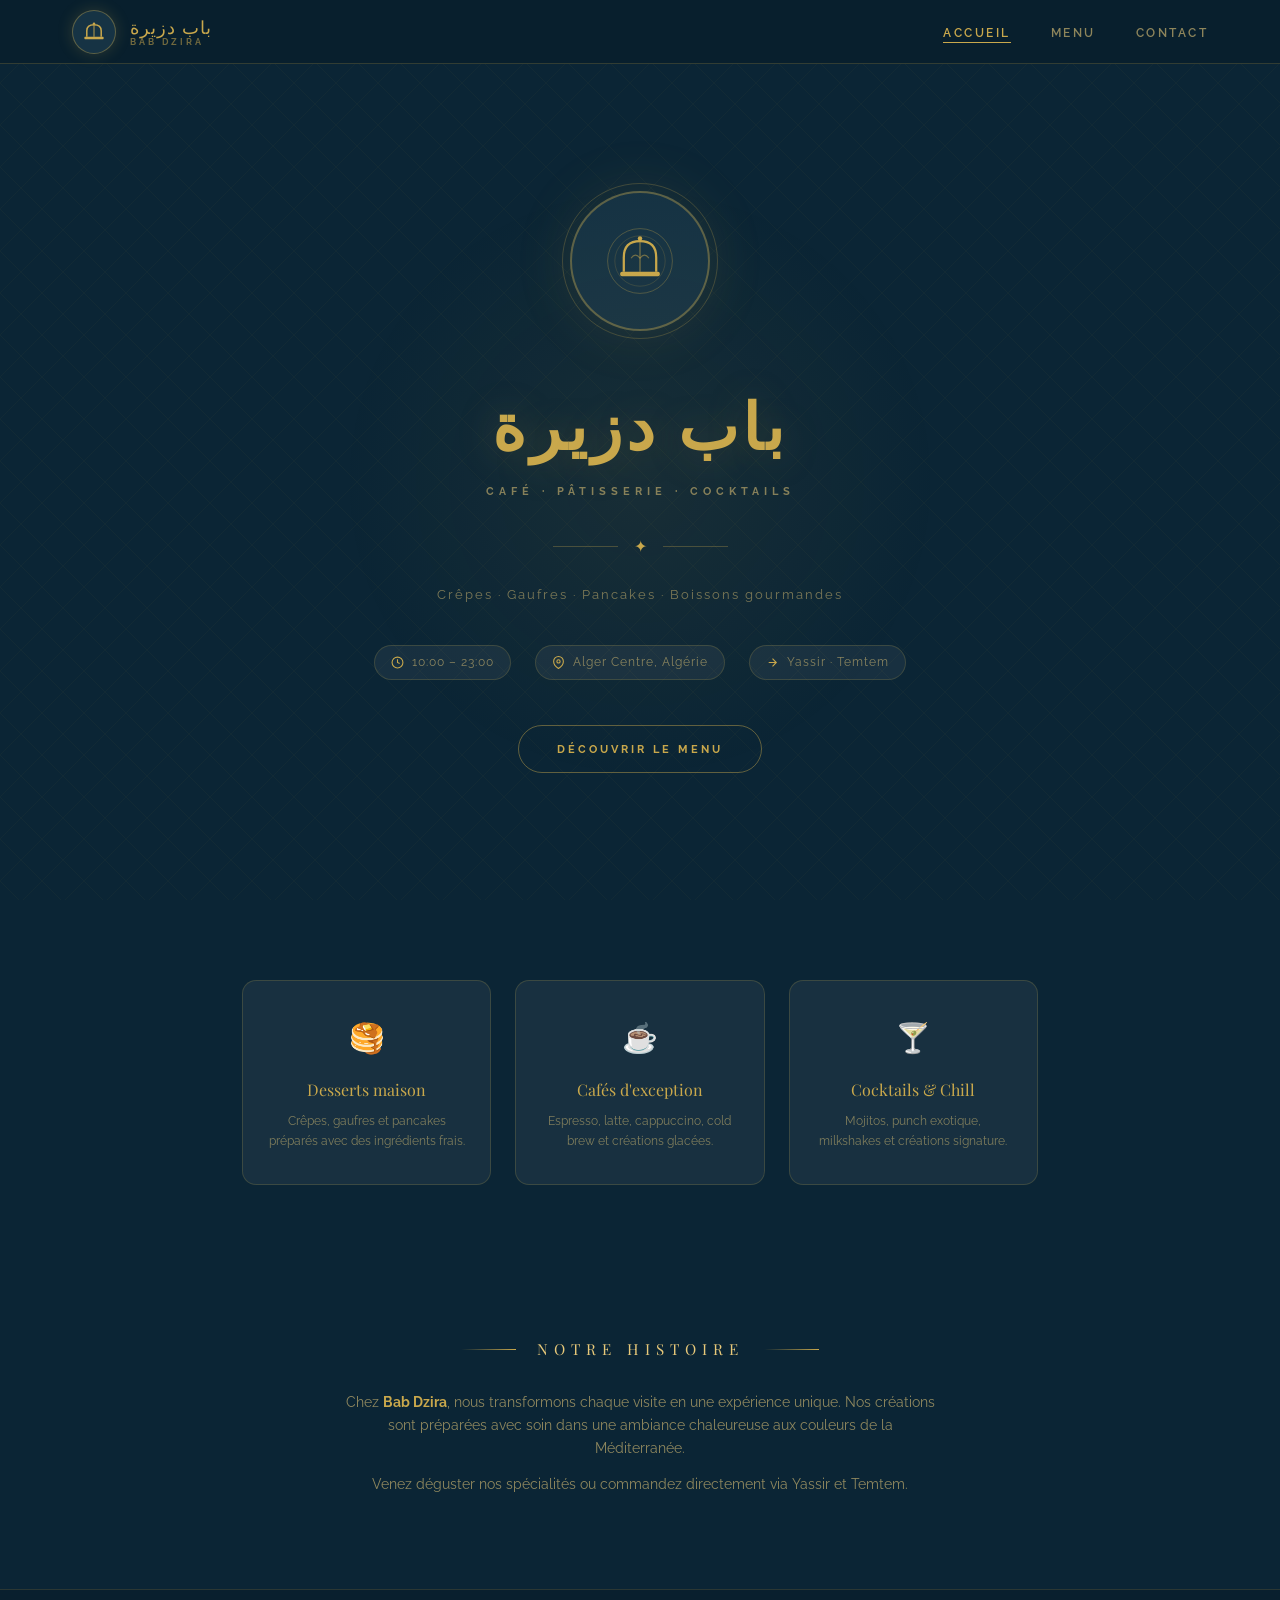
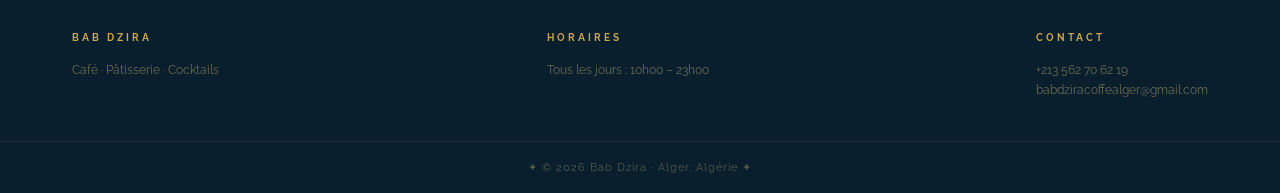
==== commit 5e3a69a7: "Update index.html" ====
--- a/index.html
+++ b/index.html
@@ -4,7 +4,6 @@
     <meta charset="UTF-8">
     <meta name="viewport" content="width=device-width, initial-scale=1.0">
     <title>Bab Dzira | Café Pâtisserie</title>
-    <!-- Fonts loaded here, NOT via @import in CSS -->
     <link rel="preconnect" href="https://fonts.googleapis.com">
     <link rel="preconnect" href="https://fonts.gstatic.com" crossorigin>
     <link href="https://fonts.googleapis.com/css2?family=Playfair+Display:wght@400;600;700&family=Raleway:wght@300;400;500;600;700&display=swap" rel="stylesheet">
@@ -12,7 +11,6 @@
 </head>
 <body>
 
-<!-- ══ HEADER ══════════════════════════════════════════════ -->
 <header>
     <nav>
         <a class="logo" href="index.html">
@@ -38,7 +36,6 @@
     </nav>
 </header>
 
-<!-- ══ HERO ════════════════════════════════════════════════ -->
 <main>
 <section class="hero">
     <div class="hero-medal">
@@ -69,7 +66,7 @@
         </div>
         <div class="chip">
             <svg viewBox="0 0 24 24" fill="none" stroke="currentColor" stroke-width="2"><path d="M21 10c0 7-9 13-9 13s-9-6-9-13a9 9 0 0 1 18 0z"/><circle cx="12" cy="10" r="3"/></svg>
-            Tlemcen, Algérie
+            Alger Centre, Algérie
         </div>
         <div class="chip">
             <svg viewBox="0 0 24 24" fill="none" stroke="currentColor" stroke-width="2"><path d="M5 12h14M12 5l7 7-7 7"/></svg>
@@ -80,7 +77,6 @@
     <a href="menu.html" class="btn-gold">Découvrir le menu</a>
 </section>
 
-<!-- ══ FEATURES ════════════════════════════════════════════ -->
 <div class="feat-grid">
     <div class="feat-card reveal">
         <span class="feat-icon">🥞</span>
@@ -99,7 +95,6 @@
     </div>
 </div>
 
-<!-- ══ ABOUT ═══════════════════════════════════════════════ -->
 <section class="about-wrap reveal">
     <div class="sec-title">
         <span class="sec-line"></span>
@@ -111,14 +106,13 @@
 </section>
 </main>
 
-<!-- ══ FOOTER ══════════════════════════════════════════════ -->
 <footer>
     <div class="footer-inner">
         <div class="footer-col"><h4>Bab Dzira</h4><p>Café · Pâtisserie · Cocktails</p></div>
         <div class="footer-col"><h4>Horaires</h4><p>Tous les jours : 10h00 – 23h00</p></div>
-        <div class="footer-col"><h4>Contact</h4><p>+213 XXX XX XX XX</p><p>contact@babdzira.dz</p></div>
+        <div class="footer-col"><h4>Contact</h4><p>+213 562 70 62 19</p><p>babdziracoffealger@gmail.com</p></div>
     </div>
-    <div class="footer-bottom">✦ &copy; 2026 Bab Dzira · Tlemcen, Algérie ✦</div>
+    <div class="footer-bottom">✦ &copy; 2026 Bab Dzira · Alger, Algérie ✦</div>
 </footer>
 
 <script src="script.js"></script>
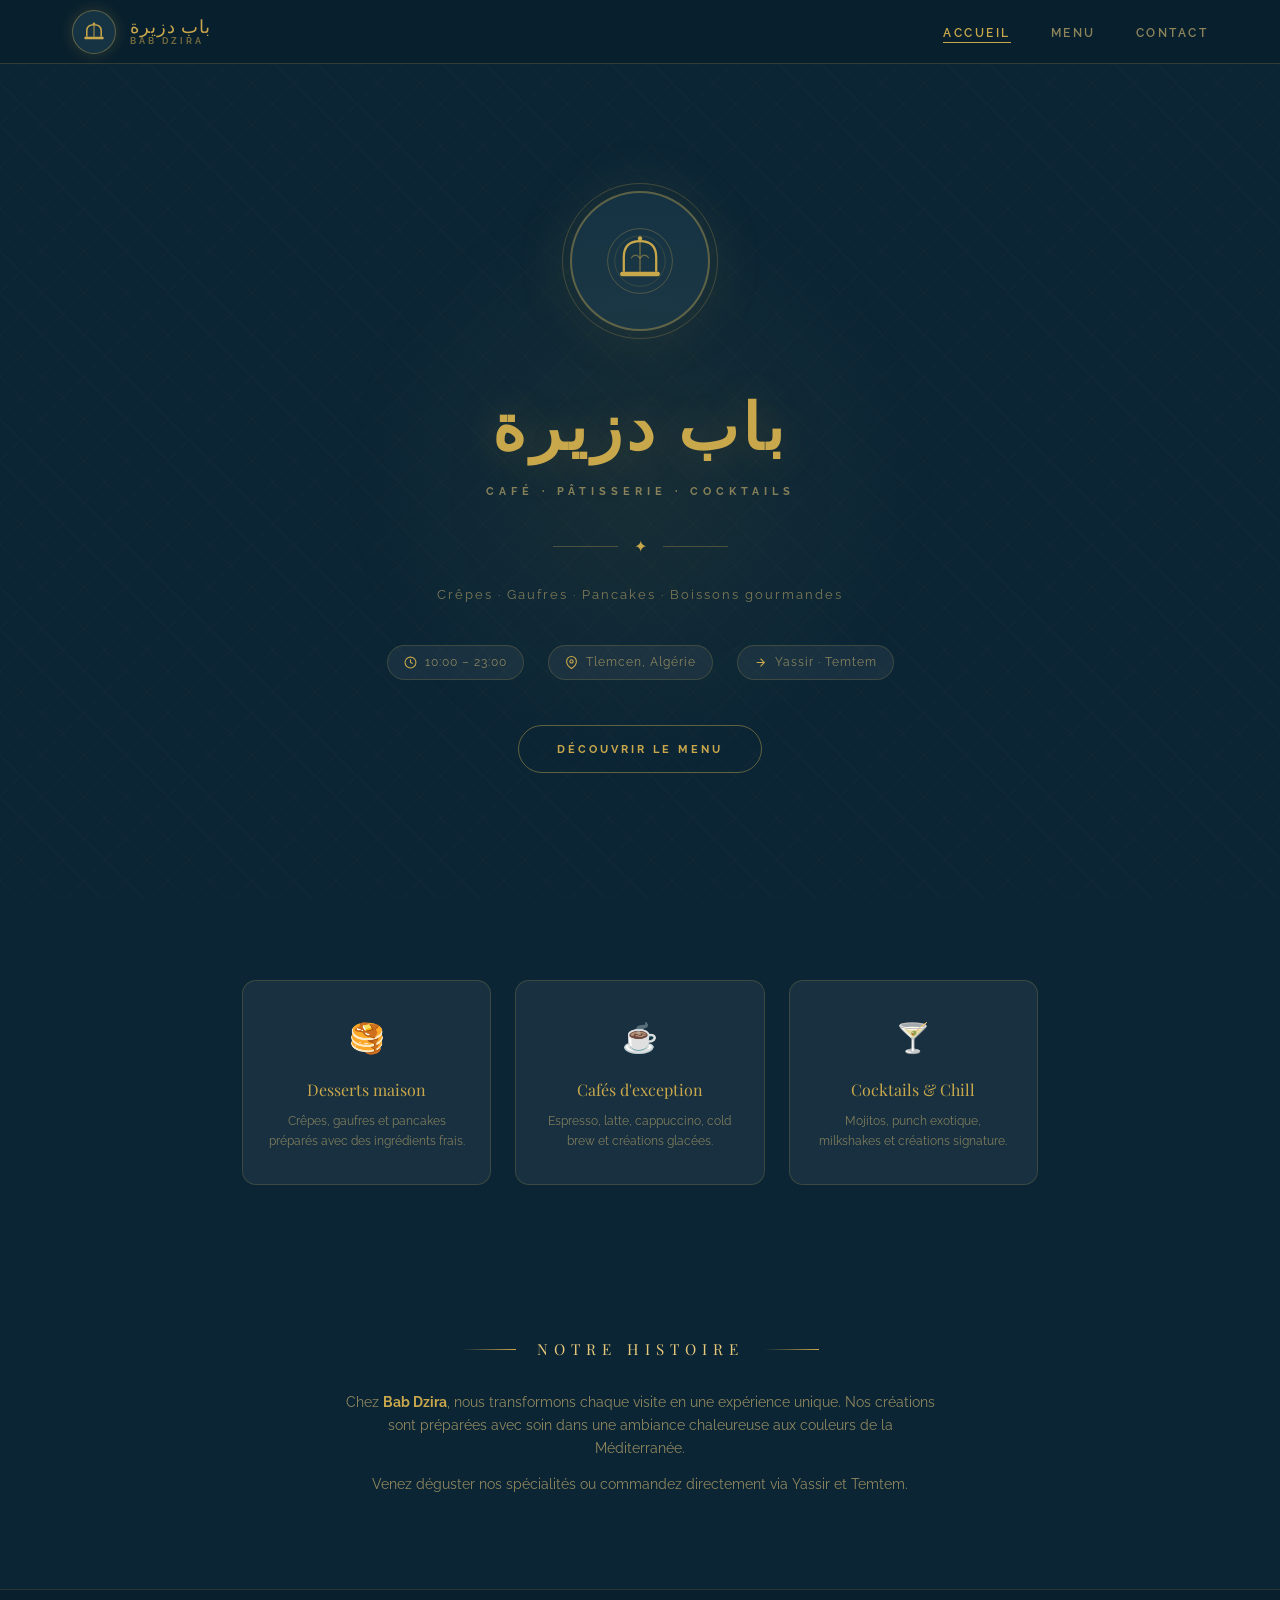
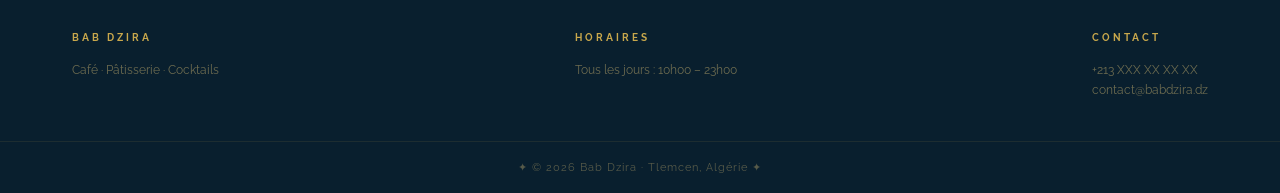
==== commit f7c163aa: "Add files via upload" ====
--- a/index.html
+++ b/index.html
@@ -4,6 +4,7 @@
     <meta charset="UTF-8">
     <meta name="viewport" content="width=device-width, initial-scale=1.0">
     <title>Bab Dzira | Café Pâtisserie</title>
+    <!-- Fonts loaded here, NOT via @import in CSS -->
     <link rel="preconnect" href="https://fonts.googleapis.com">
     <link rel="preconnect" href="https://fonts.gstatic.com" crossorigin>
     <link href="https://fonts.googleapis.com/css2?family=Playfair+Display:wght@400;600;700&family=Raleway:wght@300;400;500;600;700&display=swap" rel="stylesheet">
@@ -11,6 +12,7 @@
 </head>
 <body>
 
+<!-- ══ HEADER ══════════════════════════════════════════════ -->
 <header>
     <nav>
         <a class="logo" href="index.html">
@@ -36,6 +38,7 @@
     </nav>
 </header>
 
+<!-- ══ HERO ════════════════════════════════════════════════ -->
 <main>
 <section class="hero">
     <div class="hero-medal">
@@ -66,7 +69,7 @@
         </div>
         <div class="chip">
             <svg viewBox="0 0 24 24" fill="none" stroke="currentColor" stroke-width="2"><path d="M21 10c0 7-9 13-9 13s-9-6-9-13a9 9 0 0 1 18 0z"/><circle cx="12" cy="10" r="3"/></svg>
-            Alger Centre, Algérie
+            Tlemcen, Algérie
         </div>
         <div class="chip">
             <svg viewBox="0 0 24 24" fill="none" stroke="currentColor" stroke-width="2"><path d="M5 12h14M12 5l7 7-7 7"/></svg>
@@ -77,6 +80,7 @@
     <a href="menu.html" class="btn-gold">Découvrir le menu</a>
 </section>
 
+<!-- ══ FEATURES ════════════════════════════════════════════ -->
 <div class="feat-grid">
     <div class="feat-card reveal">
         <span class="feat-icon">🥞</span>
@@ -95,6 +99,7 @@
     </div>
 </div>
 
+<!-- ══ ABOUT ═══════════════════════════════════════════════ -->
 <section class="about-wrap reveal">
     <div class="sec-title">
         <span class="sec-line"></span>
@@ -106,13 +111,14 @@
 </section>
 </main>
 
+<!-- ══ FOOTER ══════════════════════════════════════════════ -->
 <footer>
     <div class="footer-inner">
         <div class="footer-col"><h4>Bab Dzira</h4><p>Café · Pâtisserie · Cocktails</p></div>
         <div class="footer-col"><h4>Horaires</h4><p>Tous les jours : 10h00 – 23h00</p></div>
-        <div class="footer-col"><h4>Contact</h4><p>+213 562 70 62 19</p><p>babdziracoffealger@gmail.com</p></div>
+        <div class="footer-col"><h4>Contact</h4><p>+213 XXX XX XX XX</p><p>contact@babdzira.dz</p></div>
     </div>
-    <div class="footer-bottom">✦ &copy; 2026 Bab Dzira · Alger, Algérie ✦</div>
+    <div class="footer-bottom">✦ &copy; 2026 Bab Dzira · Tlemcen, Algérie ✦</div>
 </footer>
 
 <script src="script.js"></script>
--- a/style.css
+++ b/style.css
@@ -1,636 +1,532 @@
 /* ============================================================
    BAB DZIRA — Dark Navy Luxury Theme
-   NO @import — fonts loaded via <link> in HTML head
 ============================================================ */
-
 :root {
-    --bg:           #0B2535;
-    --bg2:          #0D2D40;
-    --bg-card:      rgba(255, 255, 255, 0.06);
-    --bg-card-h:    rgba(255, 255, 255, 0.10);
-    --gold:         #C9A84C;
-    --gold-lt:      #E8C97A;
-    --gold-dim:     rgba(201, 168, 76, 0.30);
-    --gold-glow:    rgba(201, 168, 76, 0.15);
-    --text:         #E8C97A;       /* golden text */
-    --text-sub:     #D4B878;       /* slightly dimmer gold */
-    --text-muted:   rgba(232, 201, 122, 0.50);
-    --border:       rgba(201, 168, 76, 0.22);
-    --border-h:     rgba(201, 168, 76, 0.55);
-    --nav-h:        64px;
-    --tab-h:        66px;
-    --r:            14px;
-}
-
-/* ── Reset ───────────────────────────────────────────────── */
-*, *::before, *::after { margin: 0; padding: 0; box-sizing: border-box; }
-html { scroll-behavior: smooth; }
-
-/* ── Body — always dark blue ─────────────────────────────── */
-body {
-    background-color: #0B2535;          /* explicit hex, not var */
-    background-color: var(--bg);
-    color: #E8C97A;                     /* explicit hex fallback */
-    color: var(--text);
-    font-family: 'Cormorant Garamond', 'Playfair Display', Georgia, serif;
-    font-size: 16px;
-    line-height: 1.65;
-    min-height: 100vh;
-    overflow-x: hidden;
-}
-
-/* ── Diamond lattice ─────────────────────────────────────── */
-body::before {
-    content: '';
-    position: fixed;
-    inset: 0;
-    z-index: 0;
-    pointer-events: none;
+    --bg:          #0B2535;
+    --bg2:         #0D2D40;
+    --bg-card:     rgba(255,255,255,0.06);
+    --bg-card-h:   rgba(255,255,255,0.10);
+    --gold:        #C9A84C;
+    --gold-lt:     #E8C97A;
+    --gold-dim:    rgba(201,168,76,0.28);
+    --gold-glow:   rgba(201,168,76,0.13);
+    --text:        #E8C97A;
+    --text-sub:    #D4B878;
+    --text-muted:  rgba(232,201,122,0.50);
+    --border:      rgba(201,168,76,0.20);
+    --border-h:    rgba(201,168,76,0.55);
+    --nav-h:       64px;
+    --tab-h:       66px;
+    --r:           14px;
+}
+
+*,*::before,*::after{margin:0;padding:0;box-sizing:border-box;}
+html{scroll-behavior:smooth;}
+
+body{
+    background-color:#0B2535;
+    background-color:var(--bg);
+    color:#E8C97A;
+    color:var(--text);
+    font-family:'Playfair Display',Georgia,serif;
+    font-size:16px;
+    line-height:1.65;
+    min-height:100vh;
+    overflow-x:hidden;
+}
+
+body::before{
+    content:'';
+    position:fixed;inset:0;z-index:0;pointer-events:none;
     background-image:
-        repeating-linear-gradient(45deg,
-            rgba(201, 168, 76, 0.04) 0px, rgba(201, 168, 76, 0.04) 1px,
-            transparent 1px, transparent 30px),
-        repeating-linear-gradient(-45deg,
-            rgba(201, 168, 76, 0.04) 0px, rgba(201, 168, 76, 0.04) 1px,
-            transparent 1px, transparent 30px);
-    background-size: 42px 42px;
-}
-
-header, main, footer, nav { position: relative; z-index: 1; }
-
-/* ── Scrollbar ───────────────────────────────────────────── */
-::-webkit-scrollbar { width: 5px; height: 4px; }
-::-webkit-scrollbar-track { background: #0B2535; }
-::-webkit-scrollbar-thumb { background: rgba(201,168,76,0.4); border-radius: 4px; }
-
-/* ============================================================
-   KEYFRAMES
-============================================================ */
-@keyframes fadeUp {
-    from { opacity: 0; transform: translateY(24px); }
-    to   { opacity: 1; transform: translateY(0); }
-}
-@keyframes shimmer {
-    0%   { background-position: -200% center; }
-    100% { background-position:  200% center; }
-}
-@keyframes glow {
-    0%, 100% { opacity: 0.45; transform: scale(1); }
-    50%       { opacity: 0.9;  transform: scale(1.1); }
-}
-@keyframes ripple { to { transform: scale(5); opacity: 0; } }
-
-/* ============================================================
-   REVEAL — safe: visible by default, JS adds .pre then .in
-============================================================ */
-.reveal {
-    opacity: 1;
-    transform: translateY(0);
-    transition: opacity 0.7s ease, transform 0.7s ease;
-}
-.reveal.pre  { opacity: 0; transform: translateY(24px); }
-.reveal.in   { opacity: 1; transform: translateY(0); }
-
-/* ============================================================
-   HEADER
-============================================================ */
-header {
-    position: sticky;
-    top: 0;
-    z-index: 300;
-    height: var(--nav-h);
-    background-color: #091f2e;
-    background-color: rgba(9, 31, 46, 0.97);
-    backdrop-filter: blur(16px);
-    border-bottom: 1px solid rgba(201, 168, 76, 0.22);
-    transition: box-shadow 0.3s;
-}
-header.scrolled { box-shadow: 0 4px 28px rgba(0, 0, 0, 0.6); }
-
-nav {
-    max-width: 1200px;
-    margin: 0 auto;
-    height: 100%;
-    padding: 0 2rem;
-    display: flex;
-    justify-content: space-between;
-    align-items: center;
-}
-
-/* Logo */
-.logo { display: flex; align-items: center; gap: 0.9rem; text-decoration: none; }
-.logo-medal {
-    width: 44px; height: 44px;
-    border-radius: 50%;
-    background-color: #163344;
-    border: 1.5px solid rgba(201, 168, 76, 0.4);
-    display: flex; align-items: center; justify-content: center;
-    box-shadow: 0 0 16px rgba(201, 168, 76, 0.2);
-    flex-shrink: 0;
-}
-.logo-medal svg { width: 24px; height: 24px; fill: #C9A84C; }
-.logo-words { display: flex; flex-direction: column; line-height: 1.15; }
-.logo-ar {
-    font-family: 'Playfair Display', Georgia, serif;
-    font-size: 1.15rem;
-    color: #C9A84C;
-    letter-spacing: 1px;
-}
-.logo-fr {
-    font-family: 'Raleway', sans-serif;
-    font-size: 0.58rem;
-    letter-spacing: 3px;
-    text-transform: uppercase;
-    color: rgba(201, 168, 76, 0.55);
-    font-weight: 700;
-}
-
-/* Nav links */
-.nav-links { display: flex; gap: 2.5rem; list-style: none; }
-.nav-links a {
-    text-decoration: none;
-    color: rgba(232, 201, 122, 0.6);
-    font-family: 'Raleway', sans-serif;
-    font-size: 0.72rem;
-    letter-spacing: 2.5px;
-    text-transform: uppercase;
-    font-weight: 600;
-    transition: color 0.25s;
-    position: relative;
-    padding-bottom: 3px;
-}
-.nav-links a::after {
-    content: '';
-    position: absolute; bottom: 0; left: 0;
-    width: 0; height: 1px;
-    background: #C9A84C;
-    transition: width 0.3s;
-}
-.nav-links a:hover, .nav-links a.active { color: #C9A84C; }
-.nav-links a:hover::after, .nav-links a.active::after { width: 100%; }
-
-.hamburger { display: none; flex-direction: column; cursor: pointer; gap: 5px; }
-.hamburger span { width: 22px; height: 1.5px; background: #C9A84C; display: block; transition: 0.3s; }
-
-/* ============================================================
-   INFO BAR
-============================================================ */
-.info-bar {
-    background-color: rgba(13, 45, 64, 0.7);
-    border-bottom: 1px solid rgba(201, 168, 76, 0.18);
-    padding: 0.6rem 2rem;
-    display: flex; justify-content: center; gap: 3rem; flex-wrap: wrap;
-}
-.info-item {
-    display: flex; align-items: center; gap: 0.5rem;
-    font-family: 'Raleway', sans-serif;
-    font-size: 0.74rem;
-    color: rgba(232, 201, 122, 0.55);
-    letter-spacing: 1px;
-}
-.info-item svg { color: #C9A84C; width: 13px; height: 13px; flex-shrink: 0; }
-
-/* ============================================================
-   SECTION TITLE — "LA CARTE" style
-============================================================ */
-.sec-title {
-    display: flex;
-    align-items: center; justify-content: center;
-    gap: 1.3rem;
-    padding: 2.5rem 1rem 1rem;
-}
-.sec-line {
-    height: 1px; width: 55px;
-    background: linear-gradient(90deg, transparent, #C9A84C, transparent);
-    background-size: 200% auto;
-    animation: shimmer 3s linear infinite;
-}
-.sec-text {
-    font-family: 'Playfair Display', Georgia, serif;
-    font-size: 0.95rem;
-    letter-spacing: 6px;
-    text-transform: uppercase;
-    color: #E8C97A;
-    font-weight: 400;
-}
-
-/* ============================================================
-   CATEGORY TABS
-============================================================ */
-.cat-nav-wrap {
-    position: sticky;
-    top: var(--nav-h);
-    z-index: 200;
-    background-color: rgba(9, 31, 46, 0.97);
-    backdrop-filter: blur(14px);
-    border-bottom: 1px solid rgba(201, 168, 76, 0.18);
-}
-.cat-nav {
-    display: flex;
-    overflow-x: auto;
-    scrollbar-width: none;
-    max-width: 1200px;
-    margin: 0 auto;
-    padding: 0 0.5rem;
-}
-.cat-nav::-webkit-scrollbar { display: none; }
-
-.cat-tab {
-    display: flex; flex-direction: column; align-items: center; gap: 0.28rem;
-    padding: 0.85rem 1.2rem;
-    cursor: pointer;
-    font-family: 'Raleway', sans-serif;
-    color: rgba(232, 201, 122, 0.45);
-    font-size: 0.6rem;
-    letter-spacing: 1.5px;
-    text-transform: uppercase;
-    font-weight: 700;
-    white-space: nowrap;
-    border-bottom: 2px solid transparent;
-    transition: color 0.25s, border-color 0.25s;
-    flex-shrink: 0;
-}
-.cat-tab svg { width: 18px; height: 18px; }
-.cat-tab:hover { color: rgba(232, 201, 122, 0.8); }
-.cat-tab.active { color: #C9A84C; border-bottom-color: #C9A84C; }
-
-/* ============================================================
-   MENU SECTION
-============================================================ */
-.menu-section {
-    max-width: 740px;
-    margin: 0 auto;
-    padding: 0.5rem 1.5rem 2.5rem;
-    scroll-margin-top: calc(var(--nav-h) + var(--tab-h) + 8px);
-}
-.menu-section + .menu-section { border-top: 1px solid rgba(201, 168, 76, 0.12); }
-
-/* Sub-section title */
-.sub-title {
-    display: flex; align-items: center; gap: 0.8rem;
-    padding: 1.5rem 0 1rem;
-}
-.sub-title-line { height: 1px; width: 25px; background: rgba(201, 168, 76, 0.35); }
-.sub-title-text {
-    font-family: 'Raleway', sans-serif;
-    font-size: 0.7rem;
-    letter-spacing: 3.5px;
-    text-transform: uppercase;
-    color: rgba(201, 168, 76, 0.65);
-    font-weight: 700;
-}
-
-/* ============================================================
-   MENU CARD
-============================================================ */
-.menu-card {
-    display: flex;
-    align-items: center;
-    gap: 1.1rem;
-    background-color: rgba(255, 255, 255, 0.055);
-    border: 1px solid rgba(201, 168, 76, 0.18);
-    border-radius: var(--r);
-    padding: 1rem 1.3rem;
-    margin-bottom: 0.75rem;
-    transition: background-color 0.25s, border-color 0.25s, transform 0.2s;
-    position: relative;
-    overflow: hidden;
-}
-.menu-card::before {
-    content: '';
-    position: absolute; left: 0; top: 0; bottom: 0;
-    width: 3px;
-    background: #C9A84C;
-    border-radius: 3px 0 0 3px;
-    opacity: 0;
-    transition: opacity 0.25s;
-}
-.menu-card:hover {
-    background-color: rgba(255, 255, 255, 0.09);
-    border-color: rgba(201, 168, 76, 0.45);
-    transform: translateX(3px);
-}
-.menu-card:hover::before { opacity: 1; }
-
-.card-icon {
-    width: 40px; height: 40px;
-    border-radius: 10px;
-    background-color: rgba(201, 168, 76, 0.1);
-    border: 1px solid rgba(201, 168, 76, 0.25);
-    display: flex; align-items: center; justify-content: center;
-    flex-shrink: 0;
-    color: #C9A84C;
-    transition: background-color 0.25s;
-}
-.menu-card:hover .card-icon { background-color: rgba(201, 168, 76, 0.18); }
-.card-icon svg { width: 18px; height: 18px; }
-
-.card-body { flex: 1; min-width: 0; }
-.card-name {
-    font-family: 'Playfair Display', Georgia, serif;
-    font-size: 1rem;
-    font-weight: 600;
-    color: #E8C97A;
-    margin-bottom: 0.12rem;
-    white-space: nowrap; overflow: hidden; text-overflow: ellipsis;
-}
-.card-desc {
-    font-family: 'Raleway', sans-serif;
-    font-size: 0.75rem;
-    color: rgba(232, 201, 122, 0.45);
-    white-space: nowrap; overflow: hidden; text-overflow: ellipsis;
-}
-
-.card-price {
-    font-family: 'Playfair Display', Georgia, serif;
-    font-size: 1.05rem;
-    font-weight: 700;
-    color: #C9A84C;   /* solid gold — always visible */
-    flex-shrink: 0;
-    letter-spacing: 0.5px;
-}
-
-/* ============================================================
-   HERO
-============================================================ */
-.hero {
-    min-height: calc(100vh - var(--nav-h));
-    display: flex; flex-direction: column;
-    align-items: center; justify-content: center;
-    text-align: center;
-    padding: 4rem 2rem;
-    position: relative; overflow: hidden;
-}
-.hero::after {
-    content: '';
-    position: absolute; top: 50%; left: 50%;
-    transform: translate(-50%, -50%);
-    width: 650px; height: 650px;
-    background: radial-gradient(circle, rgba(201,168,76,0.07) 0%, transparent 65%);
-    pointer-events: none;
-}
-
-.hero-medal {
-    width: 140px; height: 140px;
-    border-radius: 50%;
-    background-color: #163344;
-    border: 2px solid rgba(201, 168, 76, 0.4);
-    display: flex; align-items: center; justify-content: center;
-    margin: 0 auto 2.5rem;
-    box-shadow: 0 0 60px rgba(201, 168, 76, 0.13);
-    position: relative;
-    animation: fadeUp 0.8s ease both;
-}
-.hero-medal::before {
-    content: '';
-    position: absolute; inset: -10px; border-radius: 50%;
-    border: 1px solid rgba(201, 168, 76, 0.25);
-    animation: glow 4s ease-in-out infinite;
-}
-.hero-medal svg { width: 72px; height: 72px; fill: #C9A84C; }
-
-.hero-ar {
-    font-family: 'Playfair Display', Georgia, serif;
-    font-size: clamp(2.4rem, 6vw, 4rem);
-    color: #C9A84C;
-    letter-spacing: 4px;
-    margin-bottom: 0.4rem;
-    text-shadow: 0 0 40px rgba(201, 168, 76, 0.25);
-    animation: fadeUp 0.9s ease 0.1s both;
-}
-.hero-label {
-    font-family: 'Raleway', sans-serif;
-    font-size: 0.68rem;
-    letter-spacing: 5px;
-    text-transform: uppercase;
-    color: rgba(232, 201, 122, 0.55);
-    font-weight: 700;
-    margin-bottom: 2rem;
-    animation: fadeUp 0.9s ease 0.18s both;
-}
-
-.hero-div {
-    display: flex; align-items: center; gap: 1rem; justify-content: center;
-    margin-bottom: 1.5rem;
-    animation: fadeUp 0.9s ease 0.25s both;
-}
-.hero-div span { display: block; height: 1px; width: 65px; background: rgba(201,168,76,0.3); }
-.hero-div em { color: #C9A84C; font-style: normal; font-size: 1rem; }
-
-.hero-tag {
-    font-family: 'Raleway', sans-serif;
-    font-size: 0.82rem;
-    color: rgba(232, 201, 122, 0.5);
-    letter-spacing: 2px;
-    margin-bottom: 2.5rem;
-    animation: fadeUp 0.9s ease 0.3s both;
-}
-
-.hero-chips {
-    display: flex; gap: 1.5rem; justify-content: center;
-    flex-wrap: wrap; margin-bottom: 2.8rem;
-    animation: fadeUp 0.9s ease 0.36s both;
-}
-.chip {
-    display: flex; align-items: center; gap: 0.5rem;
-    font-family: 'Raleway', sans-serif;
-    font-size: 0.73rem;
-    color: rgba(232, 201, 122, 0.55);
-    letter-spacing: 1px;
-    background-color: rgba(255, 255, 255, 0.055);
-    border: 1px solid rgba(201, 168, 76, 0.2);
-    border-radius: 40px;
-    padding: 0.42rem 1rem;
-}
-.chip svg { color: #C9A84C; width: 13px; height: 13px; }
-
-/* ============================================================
-   BUTTON
-============================================================ */
-.btn-gold {
-    display: inline-block;
-    background: transparent;
-    color: #C9A84C;
-    border: 1px solid rgba(201, 168, 76, 0.45);
-    border-radius: 40px;
-    padding: 0.85rem 2.4rem;
-    font-family: 'Raleway', sans-serif;
-    font-size: 0.7rem;
-    letter-spacing: 3px;
-    text-transform: uppercase;
-    font-weight: 700;
-    text-decoration: none;
-    cursor: pointer;
-    transition: all 0.3s;
-    position: relative; overflow: hidden;
-    animation: fadeUp 0.9s ease 0.42s both;
-}
-.btn-gold:hover {
-    background-color: rgba(201, 168, 76, 0.15);
-    border-color: #C9A84C;
-    color: #E8C97A;
-    box-shadow: 0 0 28px rgba(201, 168, 76, 0.2);
-    transform: translateY(-2px);
-}
-.ripple-el {
-    position: absolute; border-radius: 50%;
-    background: rgba(201, 168, 76, 0.2);
-    transform: scale(0);
-    animation: ripple 0.6s linear;
-    pointer-events: none;
-    width: 20px; height: 20px;
-    margin-left: -10px; margin-top: -10px;
-}
-
-/* Feature cards */
-.feat-grid {
-    display: grid; grid-template-columns: repeat(3, 1fr);
-    gap: 1.5rem;
-    max-width: 860px; margin: 5rem auto 0;
-    padding: 0 2rem 5rem;
-}
-.feat-card {
-    background-color: rgba(255, 255, 255, 0.055);
-    border: 1px solid rgba(201, 168, 76, 0.2);
-    border-radius: var(--r); padding: 2rem 1.5rem; text-align: center;
-    transition: border-color 0.3s, background-color 0.3s, transform 0.3s;
-}
-.feat-card:hover {
-    border-color: rgba(201, 168, 76, 0.5);
-    background-color: rgba(255, 255, 255, 0.09);
-    transform: translateY(-5px);
-}
-.feat-icon { font-size: 1.8rem; margin-bottom: 1rem; display: block; }
-.feat-title {
-    font-family: 'Playfair Display', Georgia, serif;
-    font-size: 1rem; color: #C9A84C; margin-bottom: 0.5rem;
-}
-.feat-desc {
-    font-family: 'Raleway', sans-serif;
-    font-size: 0.78rem; color: rgba(232, 201, 122, 0.5);
-}
-
-/* About */
-.about-wrap {
-    max-width: 660px; margin: 0 auto; padding: 2rem 2rem 5rem; text-align: center;
-}
-.about-wrap h2 {
-    font-family: 'Playfair Display', Georgia, serif;
-    font-size: 1.5rem; color: #C9A84C; margin-bottom: 1rem;
-}
-.about-wrap p {
-    font-family: 'Raleway', sans-serif;
-    color: rgba(232, 201, 122, 0.6); font-size: 0.88rem; margin: 0.8rem 0;
-}
-
-/* ============================================================
-   CONTACT
-============================================================ */
-.contact-head { text-align: center; padding: 3rem 2rem 0.5rem; }
-.contact-head h1 {
-    font-family: 'Playfair Display', Georgia, serif;
-    font-size: 1.9rem; color: #C9A84C; margin-bottom: 0.5rem;
-}
-.contact-sub {
-    font-family: 'Raleway', sans-serif;
-    font-size: 0.76rem; color: rgba(232, 201, 122, 0.45); letter-spacing: 2px;
-    text-align: center; padding-bottom: 1rem;
-}
-
-.contact-grid {
-    display: grid; grid-template-columns: 1fr 1fr; gap: 2rem;
-    max-width: 860px; margin: 1.5rem auto 5rem; padding: 0 2rem;
-}
-
-.c-card {
-    background-color: rgba(255, 255, 255, 0.055);
-    border: 1px solid rgba(201, 168, 76, 0.2);
-    border-radius: var(--r); padding: 2rem;
-    transition: border-color 0.3s;
-}
-.c-card:hover { border-color: rgba(201, 168, 76, 0.45); }
-.c-card h2 {
-    font-family: 'Playfair Display', Georgia, serif;
-    font-size: 1.05rem; color: #C9A84C;
-    margin-bottom: 1.5rem; letter-spacing: 2px;
-}
-
-.info-row {
-    display: flex; align-items: center; gap: 0.8rem;
-    padding: 0.72rem 0; border-bottom: 1px solid rgba(201, 168, 76, 0.12);
-    font-family: 'Raleway', sans-serif;
-    font-size: 0.82rem; color: rgba(232, 201, 122, 0.65);
-    transition: color 0.2s;
-}
-.info-row:last-child { border-bottom: none; }
-.info-row:hover { color: #C9A84C; }
-.info-row svg { color: #C9A84C; width: 14px; height: 14px; flex-shrink: 0; }
-
-.c-card input, .c-card textarea {
-    width: 100%;
-    background-color: rgba(255, 255, 255, 0.04);
-    border: 1px solid rgba(201, 168, 76, 0.22);
-    border-radius: 10px;
-    padding: 0.8rem 1rem;
-    color: #E8C97A;   /* gold text in inputs */
-    font-family: 'Raleway', sans-serif;
-    font-size: 0.82rem;
-    margin-bottom: 0.9rem;
-    transition: border-color 0.25s, box-shadow 0.25s;
-    outline: none;
-}
-.c-card input::placeholder, .c-card textarea::placeholder {
-    color: rgba(232, 201, 122, 0.35);
-}
-.c-card input:focus, .c-card textarea:focus {
-    border-color: rgba(201, 168, 76, 0.55);
-    box-shadow: 0 0 0 3px rgba(201, 168, 76, 0.08);
-}
-
-/* ============================================================
-   FOOTER
-============================================================ */
-footer {
-    border-top: 1px solid rgba(201, 168, 76, 0.18);
-    background-color: #091F2E;
-}
-.footer-inner {
-    max-width: 1200px; margin: 0 auto;
-    padding: 2.5rem 2rem;
-    display: flex; justify-content: space-between; gap: 2rem; flex-wrap: wrap;
-}
-.footer-col h4 {
-    font-family: 'Raleway', sans-serif;
-    font-size: 0.63rem; letter-spacing: 3px;
-    text-transform: uppercase;
-    color: #C9A84C; margin-bottom: 0.8rem; font-weight: 700;
-}
-.footer-col p {
-    font-family: 'Raleway', sans-serif;
-    font-size: 0.78rem; color: rgba(232, 201, 122, 0.45);
-}
-.footer-bottom {
-    text-align: center; padding: 1rem 2rem;
-    border-top: 1px solid rgba(201, 168, 76, 0.1);
-    font-family: 'Raleway', sans-serif;
-    font-size: 0.7rem; color: rgba(232, 201, 122, 0.35); letter-spacing: 1px;
-}
-
-/* ============================================================
-   RESPONSIVE
-============================================================ */
-@media (max-width: 768px) {
-    .nav-links {
-        display: none; width: 100%; flex-direction: column;
-        text-align: center; gap: 1rem; padding: 1rem 0;
-        background-color: rgba(9, 31, 46, 0.99);
-        position: absolute; top: var(--nav-h); left: 0;
-        border-bottom: 1px solid rgba(201, 168, 76, 0.18);
+        repeating-linear-gradient(45deg,rgba(201,168,76,0.04) 0px,rgba(201,168,76,0.04) 1px,transparent 1px,transparent 30px),
+        repeating-linear-gradient(-45deg,rgba(201,168,76,0.04) 0px,rgba(201,168,76,0.04) 1px,transparent 1px,transparent 30px);
+    background-size:42px 42px;
+}
+
+header,main,footer,nav{position:relative;z-index:1;}
+
+::-webkit-scrollbar{width:5px;height:4px;}
+::-webkit-scrollbar-track{background:#0B2535;}
+::-webkit-scrollbar-thumb{background:rgba(201,168,76,0.4);border-radius:4px;}
+
+/* ── Keyframes ────────────────────────────────────────── */
+@keyframes fadeUp{from{opacity:0;transform:translateY(24px);}to{opacity:1;transform:translateY(0);}}
+@keyframes shimmer{0%{background-position:-200% center;}100%{background-position:200% center;}}
+@keyframes glow{0%,100%{opacity:.45;transform:scale(1);}50%{opacity:.9;transform:scale(1.1);}}
+@keyframes ripple{to{transform:scale(5);opacity:0;}}
+
+/* ── Reveal ───────────────────────────────────────────── */
+.reveal{opacity:1;transform:translateY(0);transition:opacity .7s ease,transform .7s ease;}
+.reveal.pre{opacity:0;transform:translateY(24px);}
+.reveal.in{opacity:1;transform:translateY(0);}
+
+/* ── Header ───────────────────────────────────────────── */
+header{
+    position:sticky;top:0;z-index:300;height:var(--nav-h);
+    background-color:rgba(9,31,46,0.97);
+    backdrop-filter:blur(16px);
+    border-bottom:1px solid rgba(201,168,76,0.22);
+    transition:box-shadow .3s;
+}
+header.scrolled{box-shadow:0 4px 28px rgba(0,0,0,.6);}
+
+nav{
+    max-width:1200px;margin:0 auto;height:100%;
+    padding:0 2rem;display:flex;justify-content:space-between;align-items:center;
+}
+
+.logo{display:flex;align-items:center;gap:.9rem;text-decoration:none;}
+.logo-medal{
+    width:44px;height:44px;border-radius:50%;background-color:#163344;
+    border:1.5px solid rgba(201,168,76,0.4);
+    display:flex;align-items:center;justify-content:center;
+    box-shadow:0 0 16px rgba(201,168,76,0.2);flex-shrink:0;
+}
+.logo-medal svg{width:24px;height:24px;fill:#C9A84C;}
+.logo-words{display:flex;flex-direction:column;line-height:1.15;}
+.logo-ar{font-family:'Playfair Display',Georgia,serif;font-size:1.1rem;color:#C9A84C;letter-spacing:1px;}
+.logo-fr{font-family:'Raleway',sans-serif;font-size:.58rem;letter-spacing:3px;text-transform:uppercase;color:rgba(201,168,76,0.55);font-weight:700;}
+
+.nav-links{display:flex;gap:2.5rem;list-style:none;}
+.nav-links a{
+    text-decoration:none;color:rgba(232,201,122,0.6);
+    font-family:'Raleway',sans-serif;font-size:.72rem;letter-spacing:2.5px;
+    text-transform:uppercase;font-weight:600;transition:color .25s;
+    position:relative;padding-bottom:3px;
+}
+.nav-links a::after{
+    content:'';position:absolute;bottom:0;left:0;
+    width:0;height:1px;background:#C9A84C;transition:width .3s;
+}
+.nav-links a:hover,.nav-links a.active{color:#C9A84C;}
+.nav-links a:hover::after,.nav-links a.active::after{width:100%;}
+
+.hamburger{display:none;flex-direction:column;cursor:pointer;gap:5px;}
+.hamburger span{width:22px;height:1.5px;background:#C9A84C;display:block;transition:.3s;}
+
+/* ── Info bar ─────────────────────────────────────────── */
+.info-bar{
+    background-color:rgba(13,45,64,0.7);
+    border-bottom:1px solid rgba(201,168,76,0.18);
+    padding:.6rem 2rem;display:flex;justify-content:center;gap:3rem;flex-wrap:wrap;
+}
+.info-item{
+    display:flex;align-items:center;gap:.5rem;
+    font-family:'Raleway',sans-serif;font-size:.74rem;
+    color:rgba(232,201,122,0.55);letter-spacing:1px;
+}
+.info-item svg{color:#C9A84C;width:13px;height:13px;flex-shrink:0;}
+.info-item i{color:#C9A84C;font-size:.85rem;}
+
+/* ── Section title ────────────────────────────────────── */
+.sec-title{
+    display:flex;align-items:center;justify-content:center;
+    gap:1.3rem;padding:2.5rem 1rem 1rem;
+}
+.sec-line{
+    height:1px;width:55px;
+    background:linear-gradient(90deg,transparent,#C9A84C,transparent);
+    background-size:200% auto;animation:shimmer 3s linear infinite;
+}
+.sec-text{
+    font-family:'Playfair Display',Georgia,serif;
+    font-size:.95rem;letter-spacing:6px;text-transform:uppercase;color:#E8C97A;font-weight:400;
+}
+
+/* ── Category tabs ────────────────────────────────────── */
+.cat-nav-wrap{
+    position:sticky;top:var(--nav-h);z-index:200;
+    background-color:rgba(9,31,46,0.97);
+    backdrop-filter:blur(14px);
+    border-bottom:1px solid rgba(201,168,76,0.18);
+}
+.cat-nav{
+    display:flex;overflow-x:auto;scrollbar-width:none;
+    max-width:1200px;margin:0 auto;padding:0 .5rem;
+}
+.cat-nav::-webkit-scrollbar{display:none;}
+
+.cat-tab{
+    display:flex;flex-direction:column;align-items:center;gap:.28rem;
+    padding:.85rem 1.2rem;cursor:pointer;
+    font-family:'Raleway',sans-serif;color:rgba(232,201,122,0.45);
+    font-size:.6rem;letter-spacing:1.5px;text-transform:uppercase;font-weight:700;
+    white-space:nowrap;border-bottom:2px solid transparent;
+    transition:color .25s,border-color .25s;flex-shrink:0;
+}
+.cat-tab svg{width:18px;height:18px;}
+.cat-tab:hover{color:rgba(232,201,122,0.8);}
+.cat-tab.active{color:#C9A84C;border-bottom-color:#C9A84C;}
+
+/* ── Menu section wrapper ─────────────────────────────── */
+.menu-section{
+    max-width:1200px;margin:0 auto;
+    padding:.5rem 1.5rem 3rem;
+    scroll-margin-top:calc(var(--nav-h) + var(--tab-h) + 8px);
+}
+.menu-section+.menu-section{border-top:1px solid rgba(201,168,76,0.12);}
+
+.sub-title{
+    display:flex;align-items:center;gap:.8rem;padding:1.5rem 0 1.2rem;
+}
+.sub-title-line{height:1px;width:25px;background:rgba(201,168,76,0.35);}
+.sub-title-text{
+    font-family:'Raleway',sans-serif;font-size:.7rem;
+    letter-spacing:3.5px;text-transform:uppercase;
+    color:rgba(201,168,76,0.65);font-weight:700;
+}
+
+/* ── Card grid (for 3D and image sections) ────────────── */
+.menu-card-grid{
+    display:grid;
+    grid-template-columns:repeat(auto-fill,minmax(300px,1fr));
+    gap:1.5rem;
+}
+
+/* ── Individual card ──────────────────────────────────── */
+.menu-item-card{
+    background-color:rgba(255,255,255,0.055);
+    border:1px solid rgba(201,168,76,0.18);
+    border-radius:var(--r);
+    overflow:hidden;
+    transition:border-color .3s,transform .3s,box-shadow .3s;
+    display:flex;flex-direction:column;
+}
+.menu-item-card:hover{
+    border-color:rgba(201,168,76,0.5);
+    transform:translateY(-4px);
+    box-shadow:0 12px 35px rgba(0,0,0,0.35);
+}
+
+/* ── Media area (3D or image) ─────────────────────────── */
+.item-media-wrap{
+    width:100%;height:240px;
+    position:relative;overflow:hidden;
+    background-color:#0d2b3e;
+    display:flex;align-items:center;justify-content:center;
+    flex-shrink:0;
+}
+
+/* model-viewer fills container */
+.item-media-wrap model-viewer{
+    width:100%;height:100%;
+    --poster-color:transparent;
+    display:block;
+}
+
+/* image fills container */
+.item-media-wrap .item-img{
+    width:100%;height:100%;
+    object-fit:cover;
+    display:block;
+    transition:transform .4s ease;
+}
+.menu-item-card:hover .item-img{transform:scale(1.04);}
+
+/* placeholder shown when img src is empty / broken */
+.img-placeholder{
+    display:flex;flex-direction:column;align-items:center;justify-content:center;
+    gap:.5rem;color:rgba(201,168,76,0.4);font-size:.8rem;
+    font-family:'Raleway',sans-serif;letter-spacing:1px;width:100%;height:100%;
+}
+.img-placeholder i{font-size:2rem;color:rgba(201,168,76,0.35);}
+
+/* ── "Voir mon dessert" button (3D only) ──────────────── */
+.voir-dessert-btn{
+    position:absolute;bottom:12px;left:50%;transform:translateX(-50%);
+    background:rgba(11,37,53,0.88);
+    color:#C9A84C;
+    border:1px solid rgba(201,168,76,0.5);
+    border-radius:40px;
+    padding:.55rem 1.4rem;
+    font-family:'Raleway',sans-serif;
+    font-size:.68rem;font-weight:700;letter-spacing:2px;
+    text-transform:uppercase;cursor:pointer;white-space:nowrap;
+    backdrop-filter:blur(8px);
+    transition:all .3s;z-index:10;
+}
+.voir-dessert-btn:hover{
+    background:rgba(201,168,76,0.2);
+    border-color:#C9A84C;color:#E8C97A;
+}
+.voir-dessert-btn i{margin-right:6px;}
+.voir-dessert-btn.loaded{display:none;}
+
+/* ── Card info area ───────────────────────────────────── */
+.item-info{
+    padding:1.1rem 1.2rem;flex:1;display:flex;flex-direction:column;gap:.4rem;
+}
+.item-header-row{
+    display:flex;justify-content:space-between;align-items:flex-start;gap:.5rem;
+}
+.item-name{
+    font-family:'Playfair Display',Georgia,serif;
+    font-size:1rem;font-weight:600;color:#E8C97A;flex:1;
+}
+.item-price{
+    font-family:'Playfair Display',Georgia,serif;
+    font-size:1rem;font-weight:700;color:#C9A84C;
+    flex-shrink:0;white-space:nowrap;
+}
+.item-desc{
+    font-family:'Raleway',sans-serif;
+    font-size:.78rem;color:rgba(232,201,122,0.5);line-height:1.5;
+}
+
+/* ── Old list-style card (kept for fallback) ──────────── */
+.menu-card{
+    display:flex;align-items:center;gap:1.1rem;
+    background-color:rgba(255,255,255,0.055);
+    border:1px solid rgba(201,168,76,0.18);
+    border-radius:var(--r);padding:1rem 1.3rem;margin-bottom:.75rem;
+    transition:background-color .25s,border-color .25s,transform .2s;
+    position:relative;overflow:hidden;
+}
+.menu-card::before{
+    content:'';position:absolute;left:0;top:0;bottom:0;
+    width:3px;background:#C9A84C;border-radius:3px 0 0 3px;
+    opacity:0;transition:opacity .25s;
+}
+.menu-card:hover{background-color:rgba(255,255,255,0.09);border-color:rgba(201,168,76,0.45);transform:translateX(3px);}
+.menu-card:hover::before{opacity:1;}
+
+.card-icon{
+    width:40px;height:40px;border-radius:10px;
+    background-color:rgba(201,168,76,0.1);border:1px solid rgba(201,168,76,0.25);
+    display:flex;align-items:center;justify-content:center;
+    flex-shrink:0;color:#C9A84C;transition:background-color .25s;
+}
+.menu-card:hover .card-icon{background-color:rgba(201,168,76,0.18);}
+.card-icon svg{width:18px;height:18px;}
+
+.card-body{flex:1;min-width:0;}
+.card-name{
+    font-family:'Playfair Display',Georgia,serif;font-size:1rem;font-weight:600;
+    color:#E8C97A;margin-bottom:.12rem;white-space:nowrap;overflow:hidden;text-overflow:ellipsis;
+}
+.card-desc{font-family:'Raleway',sans-serif;font-size:.75rem;color:rgba(232,201,122,0.45);white-space:nowrap;overflow:hidden;text-overflow:ellipsis;}
+.card-price{font-family:'Playfair Display',Georgia,serif;font-size:1.05rem;font-weight:700;color:#C9A84C;flex-shrink:0;letter-spacing:.5px;}
+
+/* ── 3D Modal ─────────────────────────────────────────── */
+.model-modal{
+    display:none;position:fixed;inset:0;z-index:1000;
+    background:rgba(0,0,0,0.92);
+    align-items:center;justify-content:center;
+}
+.model-modal.open{display:flex;}
+.modal-inner{
+    position:relative;width:90%;max-width:900px;height:80vh;
+}
+.modal-close-btn{
+    position:absolute;top:-44px;right:0;
+    background:none;border:none;color:#C9A84C;
+    font-size:1.8rem;cursor:pointer;line-height:1;
+}
+.modal-inner model-viewer{width:100%;height:100%;}
+
+/* ── Hero ─────────────────────────────────────────────── */
+.hero{
+    min-height:calc(100vh - var(--nav-h));
+    display:flex;flex-direction:column;align-items:center;justify-content:center;
+    text-align:center;padding:4rem 2rem;position:relative;overflow:hidden;
+}
+.hero::after{
+    content:'';position:absolute;top:50%;left:50%;
+    transform:translate(-50%,-50%);width:650px;height:650px;
+    background:radial-gradient(circle,rgba(201,168,76,0.07) 0%,transparent 65%);
+    pointer-events:none;
+}
+.hero-medal{
+    width:140px;height:140px;border-radius:50%;background-color:#163344;
+    border:2px solid rgba(201,168,76,0.4);
+    display:flex;align-items:center;justify-content:center;
+    margin:0 auto 2.5rem;box-shadow:0 0 60px rgba(201,168,76,0.13);
+    position:relative;animation:fadeUp .8s ease both;
+}
+.hero-medal::before{
+    content:'';position:absolute;inset:-10px;border-radius:50%;
+    border:1px solid rgba(201,168,76,0.25);animation:glow 4s ease-in-out infinite;
+}
+.hero-medal svg{width:72px;height:72px;fill:#C9A84C;}
+.hero-ar{
+    font-family:'Playfair Display',Georgia,serif;
+    font-size:clamp(2.4rem,6vw,4rem);color:#C9A84C;letter-spacing:4px;
+    margin-bottom:.4rem;text-shadow:0 0 40px rgba(201,168,76,0.25);
+    animation:fadeUp .9s ease .1s both;
+}
+.hero-label{
+    font-family:'Raleway',sans-serif;font-size:.68rem;letter-spacing:5px;
+    text-transform:uppercase;color:rgba(232,201,122,0.55);font-weight:700;
+    margin-bottom:2rem;animation:fadeUp .9s ease .18s both;
+}
+.hero-div{
+    display:flex;align-items:center;gap:1rem;justify-content:center;
+    margin-bottom:1.5rem;animation:fadeUp .9s ease .25s both;
+}
+.hero-div span{display:block;height:1px;width:65px;background:rgba(201,168,76,0.3);}
+.hero-div em{color:#C9A84C;font-style:normal;font-size:1rem;}
+.hero-tag{
+    font-family:'Raleway',sans-serif;font-size:.82rem;
+    color:rgba(232,201,122,0.5);letter-spacing:2px;
+    margin-bottom:2.5rem;animation:fadeUp .9s ease .3s both;
+}
+.hero-chips{
+    display:flex;gap:1.5rem;justify-content:center;flex-wrap:wrap;
+    margin-bottom:2.8rem;animation:fadeUp .9s ease .36s both;
+}
+.chip{
+    display:flex;align-items:center;gap:.5rem;
+    font-family:'Raleway',sans-serif;font-size:.73rem;
+    color:rgba(232,201,122,0.55);letter-spacing:1px;
+    background-color:rgba(255,255,255,0.055);
+    border:1px solid rgba(201,168,76,0.2);border-radius:40px;padding:.42rem 1rem;
+}
+.chip svg{color:#C9A84C;width:13px;height:13px;}
+.btn-gold{
+    display:inline-block;background:transparent;color:#C9A84C;
+    border:1px solid rgba(201,168,76,0.45);border-radius:40px;
+    padding:.85rem 2.4rem;font-family:'Raleway',sans-serif;
+    font-size:.7rem;letter-spacing:3px;text-transform:uppercase;font-weight:700;
+    text-decoration:none;cursor:pointer;transition:all .3s;
+    position:relative;overflow:hidden;animation:fadeUp .9s ease .42s both;
+}
+.btn-gold:hover{
+    background-color:rgba(201,168,76,0.15);border-color:#C9A84C;color:#E8C97A;
+    box-shadow:0 0 28px rgba(201,168,76,0.2);transform:translateY(-2px);
+}
+.ripple-el{
+    position:absolute;border-radius:50%;background:rgba(201,168,76,0.2);
+    transform:scale(0);animation:ripple .6s linear;pointer-events:none;
+    width:20px;height:20px;margin-left:-10px;margin-top:-10px;
+}
+
+.feat-grid{
+    display:grid;grid-template-columns:repeat(3,1fr);gap:1.5rem;
+    max-width:860px;margin:5rem auto 0;padding:0 2rem 5rem;
+}
+.feat-card{
+    background-color:rgba(255,255,255,0.055);border:1px solid rgba(201,168,76,0.2);
+    border-radius:var(--r);padding:2rem 1.5rem;text-align:center;
+    transition:border-color .3s,background-color .3s,transform .3s;
+}
+.feat-card:hover{border-color:rgba(201,168,76,0.5);background-color:rgba(255,255,255,0.09);transform:translateY(-5px);}
+.feat-icon{font-size:1.8rem;margin-bottom:1rem;display:block;}
+.feat-title{font-family:'Playfair Display',Georgia,serif;font-size:1rem;color:#C9A84C;margin-bottom:.5rem;}
+.feat-desc{font-family:'Raleway',sans-serif;font-size:.78rem;color:rgba(232,201,122,0.5);}
+
+.about-wrap{max-width:660px;margin:0 auto;padding:2rem 2rem 5rem;text-align:center;}
+.about-wrap h2{font-family:'Playfair Display',Georgia,serif;font-size:1.5rem;color:#C9A84C;margin-bottom:1rem;}
+.about-wrap p{font-family:'Raleway',sans-serif;color:rgba(232,201,122,0.6);font-size:.88rem;margin:.8rem 0;}
+
+/* ── Contact page ─────────────────────────────────────── */
+.contact-head{text-align:center;padding:3rem 2rem 0.5rem;}
+.contact-head h1{font-family:'Playfair Display',Georgia,serif;font-size:1.9rem;color:#C9A84C;margin-bottom:.5rem;}
+.contact-sub{
+    font-family:'Raleway',sans-serif;font-size:.76rem;
+    color:rgba(232,201,122,0.45);letter-spacing:2px;text-align:center;padding-bottom:1rem;
+}
+
+.contact-grid{
+    display:grid;grid-template-columns:1fr 1fr;gap:2rem;
+    max-width:1100px;margin:1.5rem auto 3rem;padding:0 2rem;
+}
+.contact-grid.full-width{grid-template-columns:1fr;}
+
+.c-card{
+    background-color:rgba(255,255,255,0.055);
+    border:1px solid rgba(201,168,76,0.2);border-radius:var(--r);padding:2rem;
+    transition:border-color .3s;
+}
+.c-card:hover{border-color:rgba(201,168,76,0.45);}
+.c-card h2{
+    font-family:'Playfair Display',Georgia,serif;font-size:1.05rem;
+    color:#C9A84C;margin-bottom:1.5rem;letter-spacing:2px;
+}
+
+.info-row{
+    display:flex;align-items:center;gap:.8rem;
+    padding:.72rem 0;border-bottom:1px solid rgba(201,168,76,0.12);
+    font-family:'Raleway',sans-serif;font-size:.82rem;
+    color:rgba(232,201,122,0.65);transition:color .2s;
+}
+.info-row:last-child{border-bottom:none;}
+.info-row:hover{color:#C9A84C;}
+.info-row a{color:inherit;text-decoration:none;}
+.info-row a:hover{color:#E8C97A;}
+.info-row i{color:#C9A84C;width:18px;text-align:center;font-size:.95rem;flex-shrink:0;}
+.info-row svg{color:#C9A84C;width:14px;height:14px;flex-shrink:0;}
+
+/* Social links row */
+.social-links{display:flex;gap:1rem;flex-wrap:wrap;padding-top:.5rem;}
+.social-link{
+    display:flex;align-items:center;gap:.6rem;
+    font-family:'Raleway',sans-serif;font-size:.8rem;
+    color:rgba(232,201,122,0.65);text-decoration:none;
+    background-color:rgba(201,168,76,0.08);
+    border:1px solid rgba(201,168,76,0.2);border-radius:40px;
+    padding:.45rem 1.1rem;transition:all .3s;
+}
+.social-link:hover{background-color:rgba(201,168,76,0.18);border-color:#C9A84C;color:#C9A84C;}
+.social-link i{font-size:1rem;}
+/* Platform colours on hover */
+.social-link.instagram:hover{color:#E1306C;border-color:#E1306C;}
+.social-link.facebook:hover{color:#4267B2;border-color:#4267B2;}
+.social-link.tiktok:hover{color:#69C9D0;border-color:#69C9D0;}
+.social-link.youtube:hover{color:#FF0000;border-color:#FF0000;}
+.social-link.email:hover{color:#C9A84C;border-color:#C9A84C;}
+
+/* Google Maps embed */
+.map-wrap{
+    width:100%;height:320px;border-radius:var(--r);overflow:hidden;
+    border:1px solid rgba(201,168,76,0.2);margin-top:1rem;
+}
+.map-wrap iframe{width:100%;height:100%;border:none;display:block;}
+
+.c-card input,.c-card textarea{
+    width:100%;background:rgba(255,255,255,0.04);
+    border:1px solid rgba(201,168,76,0.22);border-radius:10px;
+    padding:.8rem 1rem;color:#E8C97A;
+    font-family:'Raleway',sans-serif;font-size:.82rem;
+    margin-bottom:.9rem;transition:border-color .25s,box-shadow .25s;outline:none;
+}
+.c-card input::placeholder,.c-card textarea::placeholder{color:rgba(232,201,122,0.35);}
+.c-card input:focus,.c-card textarea:focus{
+    border-color:rgba(201,168,76,0.55);box-shadow:0 0 0 3px rgba(201,168,76,0.08);
+}
+
+/* ── Footer ───────────────────────────────────────────── */
+footer{border-top:1px solid rgba(201,168,76,0.18);background-color:#091F2E;}
+.footer-inner{
+    max-width:1200px;margin:0 auto;padding:2.5rem 2rem;
+    display:flex;justify-content:space-between;gap:2rem;flex-wrap:wrap;
+}
+.footer-col h4{
+    font-family:'Raleway',sans-serif;font-size:.63rem;letter-spacing:3px;
+    text-transform:uppercase;color:#C9A84C;margin-bottom:.8rem;font-weight:700;
+}
+.footer-col p{font-family:'Raleway',sans-serif;font-size:.78rem;color:rgba(232,201,122,0.45);}
+.footer-bottom{
+    text-align:center;padding:1rem 2rem;
+    border-top:1px solid rgba(201,168,76,0.1);
+    font-family:'Raleway',sans-serif;font-size:.7rem;
+    color:rgba(232,201,122,0.35);letter-spacing:1px;
+}
+
+/* ── Responsive ───────────────────────────────────────── */
+@media(max-width:768px){
+    .nav-links{
+        display:none;width:100%;flex-direction:column;text-align:center;gap:1rem;padding:1rem 0;
+        background-color:rgba(9,31,46,0.99);position:absolute;top:var(--nav-h);left:0;
+        border-bottom:1px solid rgba(201,168,76,0.18);
     }
-    .nav-links.open { display: flex; }
-    .hamburger { display: flex; }
-    .feat-grid { grid-template-columns: 1fr; }
-    .contact-grid { grid-template-columns: 1fr; }
-    .hero-ar { font-size: 2.2rem; }
-    .cat-tab { padding: 0.7rem 0.9rem; font-size: 0.55rem; }
-}
+    .nav-links.open{display:flex;}
+    .hamburger{display:flex;}
+    .feat-grid{grid-template-columns:1fr;}
+    .contact-grid{grid-template-columns:1fr;}
+    .hero-ar{font-size:2.2rem;}
+    .cat-tab{padding:.7rem .9rem;font-size:.55rem;}
+    .menu-card-grid{grid-template-columns:1fr;}
+    .item-media-wrap{height:200px;}
+    .social-links{flex-direction:column;}
+}
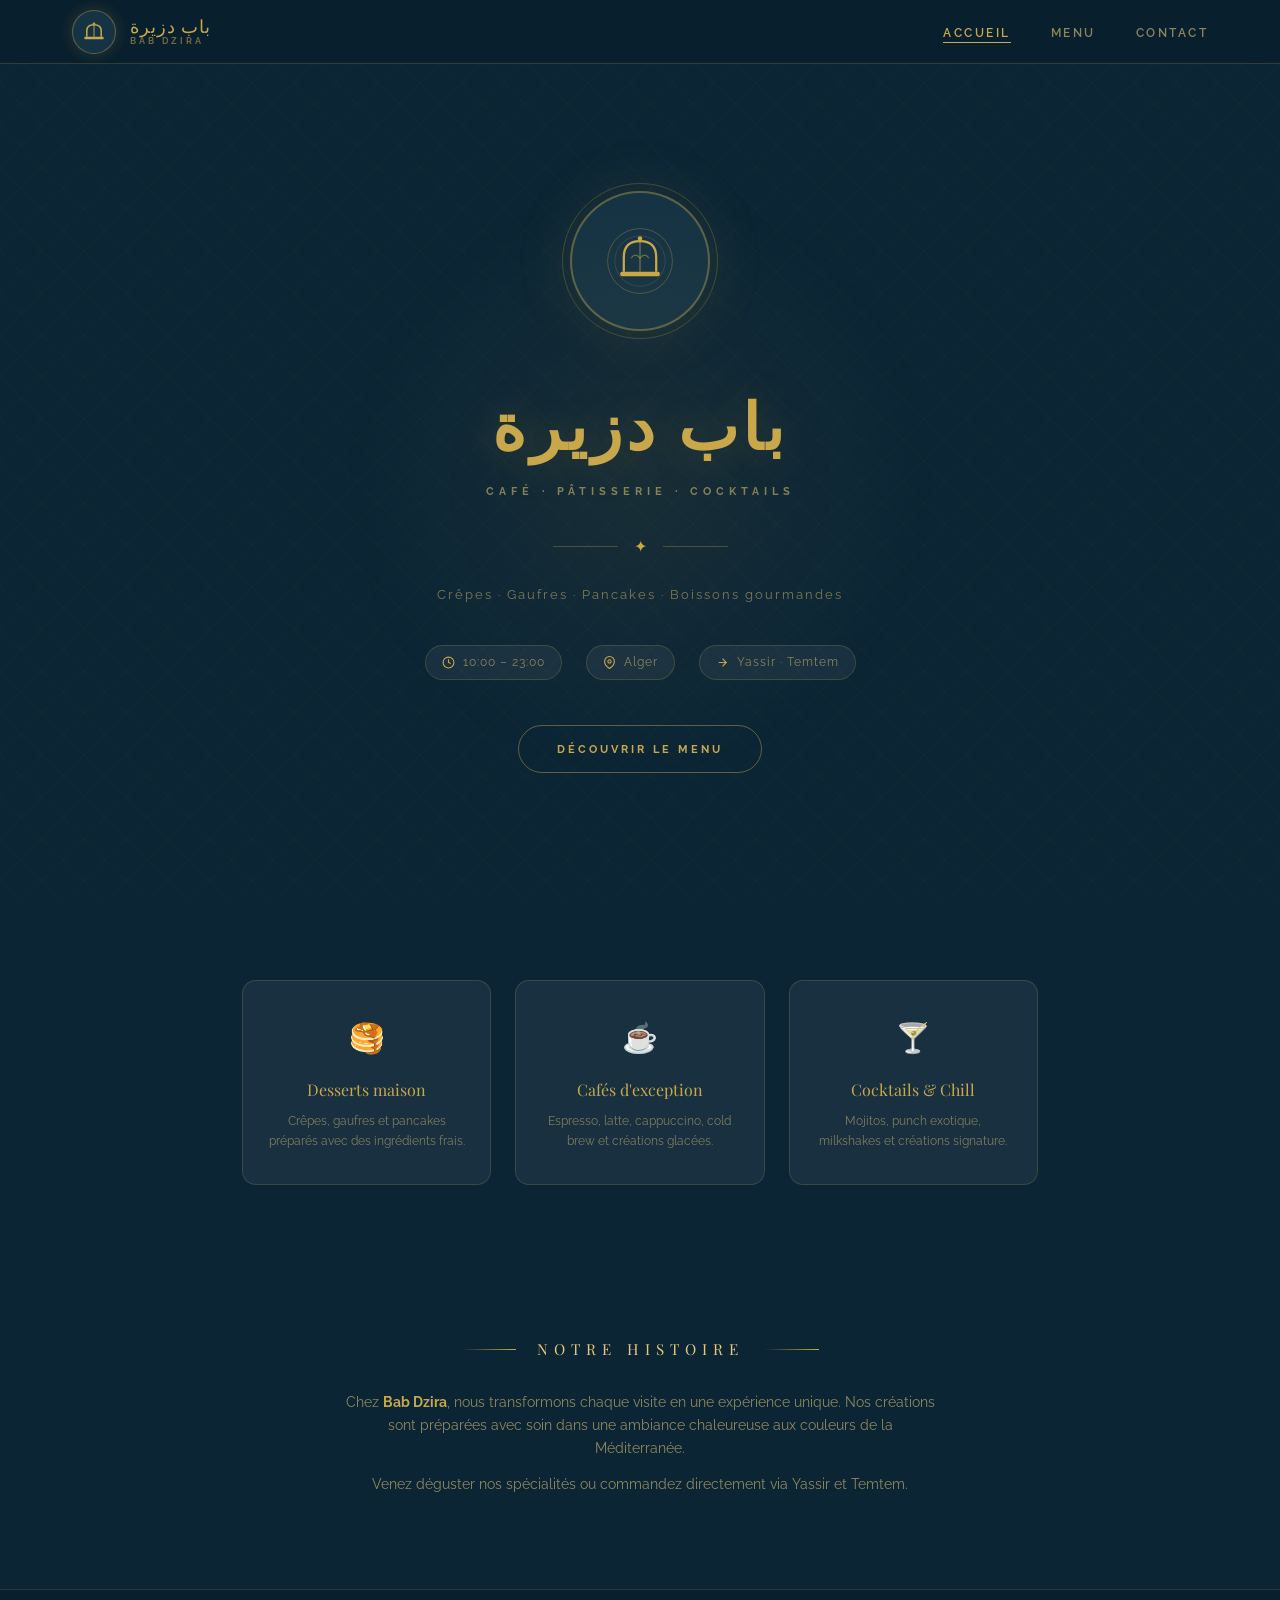
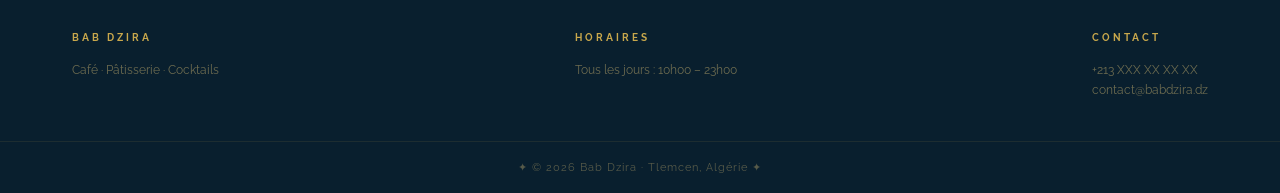
==== commit b9256e7d: "Update index.html" ====
--- a/index.html
+++ b/index.html
@@ -69,7 +69,7 @@
         </div>
         <div class="chip">
             <svg viewBox="0 0 24 24" fill="none" stroke="currentColor" stroke-width="2"><path d="M21 10c0 7-9 13-9 13s-9-6-9-13a9 9 0 0 1 18 0z"/><circle cx="12" cy="10" r="3"/></svg>
-            Tlemcen, Algérie
+           Alger
         </div>
         <div class="chip">
             <svg viewBox="0 0 24 24" fill="none" stroke="currentColor" stroke-width="2"><path d="M5 12h14M12 5l7 7-7 7"/></svg>
--- a/style.css
+++ b/style.css
@@ -2,22 +2,19 @@
    BAB DZIRA — Dark Navy Luxury Theme
 ============================================================ */
 :root {
-    --bg:          #0B2535;
-    --bg2:         #0D2D40;
-    --bg-card:     rgba(255,255,255,0.06);
-    --bg-card-h:   rgba(255,255,255,0.10);
-    --gold:        #C9A84C;
-    --gold-lt:     #E8C97A;
-    --gold-dim:    rgba(201,168,76,0.28);
-    --gold-glow:   rgba(201,168,76,0.13);
-    --text:        #E8C97A;
-    --text-sub:    #D4B878;
-    --text-muted:  rgba(232,201,122,0.50);
-    --border:      rgba(201,168,76,0.20);
-    --border-h:    rgba(201,168,76,0.55);
-    --nav-h:       64px;
-    --tab-h:       66px;
-    --r:           14px;
+    --bg:        #0B2535;
+    --bg-card:   rgba(255,255,255,0.06);
+    --bg-card-h: rgba(255,255,255,0.10);
+    --gold:      #C9A84C;
+    --gold-lt:   #E8C97A;
+    --gold-dim:  rgba(201,168,76,0.28);
+    --border:    rgba(201,168,76,0.20);
+    --border-h:  rgba(201,168,76,0.52);
+    --text:      #E8C97A;
+    --text-muted:rgba(232,201,122,0.45);
+    --nav-h:     64px;
+    --tab-h:     66px;
+    --r:         14px;
 }
 
 *,*::before,*::after{margin:0;padding:0;box-sizing:border-box;}
@@ -25,508 +22,395 @@
 
 body{
     background-color:#0B2535;
-    background-color:var(--bg);
     color:#E8C97A;
-    color:var(--text);
     font-family:'Playfair Display',Georgia,serif;
-    font-size:16px;
     line-height:1.65;
     min-height:100vh;
     overflow-x:hidden;
 }
 
 body::before{
-    content:'';
-    position:fixed;inset:0;z-index:0;pointer-events:none;
+    content:'';position:fixed;inset:0;z-index:0;pointer-events:none;
     background-image:
-        repeating-linear-gradient(45deg,rgba(201,168,76,0.04) 0px,rgba(201,168,76,0.04) 1px,transparent 1px,transparent 30px),
-        repeating-linear-gradient(-45deg,rgba(201,168,76,0.04) 0px,rgba(201,168,76,0.04) 1px,transparent 1px,transparent 30px);
+        repeating-linear-gradient(45deg,rgba(201,168,76,0.04) 0,rgba(201,168,76,0.04) 1px,transparent 1px,transparent 30px),
+        repeating-linear-gradient(-45deg,rgba(201,168,76,0.04) 0,rgba(201,168,76,0.04) 1px,transparent 1px,transparent 30px);
     background-size:42px 42px;
 }
-
 header,main,footer,nav{position:relative;z-index:1;}
 
 ::-webkit-scrollbar{width:5px;height:4px;}
 ::-webkit-scrollbar-track{background:#0B2535;}
 ::-webkit-scrollbar-thumb{background:rgba(201,168,76,0.4);border-radius:4px;}
 
-/* ── Keyframes ────────────────────────────────────────── */
+/* ── Animations ── */
 @keyframes fadeUp{from{opacity:0;transform:translateY(24px);}to{opacity:1;transform:translateY(0);}}
 @keyframes shimmer{0%{background-position:-200% center;}100%{background-position:200% center;}}
-@keyframes glow{0%,100%{opacity:.45;transform:scale(1);}50%{opacity:.9;transform:scale(1.1);}}
+@keyframes glow{0%,100%{opacity:.4;transform:scale(1);}50%{opacity:.85;transform:scale(1.08);}}
 @keyframes ripple{to{transform:scale(5);opacity:0;}}
 
-/* ── Reveal ───────────────────────────────────────────── */
+/* ── Reveal ── */
 .reveal{opacity:1;transform:translateY(0);transition:opacity .7s ease,transform .7s ease;}
 .reveal.pre{opacity:0;transform:translateY(24px);}
 .reveal.in{opacity:1;transform:translateY(0);}
 
-/* ── Header ───────────────────────────────────────────── */
-header{
-    position:sticky;top:0;z-index:300;height:var(--nav-h);
-    background-color:rgba(9,31,46,0.97);
-    backdrop-filter:blur(16px);
-    border-bottom:1px solid rgba(201,168,76,0.22);
-    transition:box-shadow .3s;
-}
+/* ── Header ── */
+header{position:sticky;top:0;z-index:300;height:var(--nav-h);background-color:rgba(9,31,46,0.97);backdrop-filter:blur(16px);border-bottom:1px solid rgba(201,168,76,0.22);transition:box-shadow .3s;}
 header.scrolled{box-shadow:0 4px 28px rgba(0,0,0,.6);}
-
-nav{
-    max-width:1200px;margin:0 auto;height:100%;
-    padding:0 2rem;display:flex;justify-content:space-between;align-items:center;
-}
-
+nav{max-width:1200px;margin:0 auto;height:100%;padding:0 2rem;display:flex;justify-content:space-between;align-items:center;}
 .logo{display:flex;align-items:center;gap:.9rem;text-decoration:none;}
-.logo-medal{
-    width:44px;height:44px;border-radius:50%;background-color:#163344;
-    border:1.5px solid rgba(201,168,76,0.4);
-    display:flex;align-items:center;justify-content:center;
-    box-shadow:0 0 16px rgba(201,168,76,0.2);flex-shrink:0;
-}
+.logo-medal{width:44px;height:44px;border-radius:50%;background-color:#163344;border:1.5px solid rgba(201,168,76,0.4);display:flex;align-items:center;justify-content:center;box-shadow:0 0 16px rgba(201,168,76,0.2);flex-shrink:0;}
 .logo-medal svg{width:24px;height:24px;fill:#C9A84C;}
 .logo-words{display:flex;flex-direction:column;line-height:1.15;}
 .logo-ar{font-family:'Playfair Display',Georgia,serif;font-size:1.1rem;color:#C9A84C;letter-spacing:1px;}
 .logo-fr{font-family:'Raleway',sans-serif;font-size:.58rem;letter-spacing:3px;text-transform:uppercase;color:rgba(201,168,76,0.55);font-weight:700;}
-
 .nav-links{display:flex;gap:2.5rem;list-style:none;}
-.nav-links a{
-    text-decoration:none;color:rgba(232,201,122,0.6);
-    font-family:'Raleway',sans-serif;font-size:.72rem;letter-spacing:2.5px;
-    text-transform:uppercase;font-weight:600;transition:color .25s;
-    position:relative;padding-bottom:3px;
-}
-.nav-links a::after{
-    content:'';position:absolute;bottom:0;left:0;
-    width:0;height:1px;background:#C9A84C;transition:width .3s;
-}
+.nav-links a{text-decoration:none;color:rgba(232,201,122,0.6);font-family:'Raleway',sans-serif;font-size:.72rem;letter-spacing:2.5px;text-transform:uppercase;font-weight:600;transition:color .25s;position:relative;padding-bottom:3px;}
+.nav-links a::after{content:'';position:absolute;bottom:0;left:0;width:0;height:1px;background:#C9A84C;transition:width .3s;}
 .nav-links a:hover,.nav-links a.active{color:#C9A84C;}
 .nav-links a:hover::after,.nav-links a.active::after{width:100%;}
-
 .hamburger{display:none;flex-direction:column;cursor:pointer;gap:5px;}
 .hamburger span{width:22px;height:1.5px;background:#C9A84C;display:block;transition:.3s;}
 
-/* ── Info bar ─────────────────────────────────────────── */
-.info-bar{
-    background-color:rgba(13,45,64,0.7);
-    border-bottom:1px solid rgba(201,168,76,0.18);
-    padding:.6rem 2rem;display:flex;justify-content:center;gap:3rem;flex-wrap:wrap;
-}
-.info-item{
-    display:flex;align-items:center;gap:.5rem;
-    font-family:'Raleway',sans-serif;font-size:.74rem;
-    color:rgba(232,201,122,0.55);letter-spacing:1px;
-}
-.info-item svg{color:#C9A84C;width:13px;height:13px;flex-shrink:0;}
+/* ── Info bar ── */
+.info-bar{background-color:rgba(13,45,64,0.7);border-bottom:1px solid rgba(201,168,76,0.18);padding:.6rem 2rem;display:flex;justify-content:center;gap:3rem;flex-wrap:wrap;}
+.info-item{display:flex;align-items:center;gap:.5rem;font-family:'Raleway',sans-serif;font-size:.74rem;color:rgba(232,201,122,0.55);letter-spacing:1px;}
 .info-item i{color:#C9A84C;font-size:.85rem;}
 
-/* ── Section title ────────────────────────────────────── */
-.sec-title{
-    display:flex;align-items:center;justify-content:center;
-    gap:1.3rem;padding:2.5rem 1rem 1rem;
-}
-.sec-line{
-    height:1px;width:55px;
-    background:linear-gradient(90deg,transparent,#C9A84C,transparent);
-    background-size:200% auto;animation:shimmer 3s linear infinite;
-}
-.sec-text{
-    font-family:'Playfair Display',Georgia,serif;
-    font-size:.95rem;letter-spacing:6px;text-transform:uppercase;color:#E8C97A;font-weight:400;
-}
-
-/* ── Category tabs ────────────────────────────────────── */
-.cat-nav-wrap{
-    position:sticky;top:var(--nav-h);z-index:200;
-    background-color:rgba(9,31,46,0.97);
-    backdrop-filter:blur(14px);
-    border-bottom:1px solid rgba(201,168,76,0.18);
-}
-.cat-nav{
-    display:flex;overflow-x:auto;scrollbar-width:none;
-    max-width:1200px;margin:0 auto;padding:0 .5rem;
-}
+/* ── Section title ── */
+.sec-title{display:flex;align-items:center;justify-content:center;gap:1.3rem;padding:2.5rem 1rem 1rem;}
+.sec-line{height:1px;width:55px;background:linear-gradient(90deg,transparent,#C9A84C,transparent);background-size:200% auto;animation:shimmer 3s linear infinite;}
+.sec-text{font-family:'Playfair Display',Georgia,serif;font-size:.95rem;letter-spacing:6px;text-transform:uppercase;color:#E8C97A;font-weight:400;}
+
+/* ── Category tabs ── */
+.cat-nav-wrap{position:sticky;top:var(--nav-h);z-index:200;background-color:rgba(9,31,46,0.97);backdrop-filter:blur(14px);border-bottom:1px solid rgba(201,168,76,0.18);}
+.cat-nav{display:flex;overflow-x:auto;scrollbar-width:none;max-width:1200px;margin:0 auto;padding:0 .5rem;}
 .cat-nav::-webkit-scrollbar{display:none;}
-
-.cat-tab{
-    display:flex;flex-direction:column;align-items:center;gap:.28rem;
-    padding:.85rem 1.2rem;cursor:pointer;
-    font-family:'Raleway',sans-serif;color:rgba(232,201,122,0.45);
-    font-size:.6rem;letter-spacing:1.5px;text-transform:uppercase;font-weight:700;
-    white-space:nowrap;border-bottom:2px solid transparent;
-    transition:color .25s,border-color .25s;flex-shrink:0;
-}
-.cat-tab svg{width:18px;height:18px;}
+.cat-tab{display:flex;flex-direction:column;align-items:center;gap:.28rem;padding:.82rem 1.1rem;cursor:pointer;font-family:'Raleway',sans-serif;color:rgba(232,201,122,0.42);font-size:.58rem;letter-spacing:1.5px;text-transform:uppercase;font-weight:700;white-space:nowrap;border-bottom:2px solid transparent;transition:color .25s,border-color .25s;flex-shrink:0;}
+.cat-tab i{font-size:.95rem;}
 .cat-tab:hover{color:rgba(232,201,122,0.8);}
 .cat-tab.active{color:#C9A84C;border-bottom-color:#C9A84C;}
 
-/* ── Menu section wrapper ─────────────────────────────── */
-.menu-section{
-    max-width:1200px;margin:0 auto;
-    padding:.5rem 1.5rem 3rem;
-    scroll-margin-top:calc(var(--nav-h) + var(--tab-h) + 8px);
-}
-.menu-section+.menu-section{border-top:1px solid rgba(201,168,76,0.12);}
-
-.sub-title{
-    display:flex;align-items:center;gap:.8rem;padding:1.5rem 0 1.2rem;
-}
+/* ── Menu section ── */
+.menu-section{max-width:1200px;margin:0 auto;padding:.5rem 1.5rem 3rem;scroll-margin-top:calc(var(--nav-h) + var(--tab-h) + 8px);}
+.menu-section+.menu-section{border-top:1px solid rgba(201,168,76,0.10);}
+.sub-title{display:flex;align-items:center;gap:.8rem;padding:1.5rem 0 1.2rem;}
 .sub-title-line{height:1px;width:25px;background:rgba(201,168,76,0.35);}
-.sub-title-text{
-    font-family:'Raleway',sans-serif;font-size:.7rem;
-    letter-spacing:3.5px;text-transform:uppercase;
-    color:rgba(201,168,76,0.65);font-weight:700;
-}
-
-/* ── Card grid (for 3D and image sections) ────────────── */
-.menu-card-grid{
-    display:grid;
-    grid-template-columns:repeat(auto-fill,minmax(300px,1fr));
-    gap:1.5rem;
-}
-
-/* ── Individual card ──────────────────────────────────── */
-.menu-item-card{
-    background-color:rgba(255,255,255,0.055);
-    border:1px solid rgba(201,168,76,0.18);
-    border-radius:var(--r);
+.sub-title-text{font-family:'Raleway',sans-serif;font-size:.7rem;letter-spacing:3px;text-transform:uppercase;color:rgba(201,168,76,0.65);font-weight:700;}
+
+/* ── Card grid ── */
+.menu-card-grid{display:grid;grid-template-columns:repeat(auto-fill,minmax(280px,1fr));gap:1.4rem;}
+
+/* ── Card ── */
+.menu-item-card{background-color:rgba(255,255,255,0.055);border:1px solid rgba(201,168,76,0.18);border-radius:var(--r);overflow:hidden;transition:border-color .3s,transform .3s,box-shadow .3s;display:flex;flex-direction:column;}
+.menu-item-card:hover{border-color:rgba(201,168,76,0.5);transform:translateY(-4px);box-shadow:0 14px 40px rgba(0,0,0,.38);}
+
+/* ================================================================
+   MEDIA WRAP — fixed height for both model-viewer and images
+================================================================ */
+.item-media-wrap{
+    position:relative;
+    width:100%;
+    height:260px;
     overflow:hidden;
-    transition:border-color .3s,transform .3s,box-shadow .3s;
-    display:flex;flex-direction:column;
-}
-.menu-item-card:hover{
-    border-color:rgba(201,168,76,0.5);
-    transform:translateY(-4px);
-    box-shadow:0 12px 35px rgba(0,0,0,0.35);
-}
-
-/* ── Media area (3D or image) ─────────────────────────── */
-.item-media-wrap{
-    width:100%;height:240px;
-    position:relative;overflow:hidden;
     background-color:#0d2b3e;
-    display:flex;align-items:center;justify-content:center;
     flex-shrink:0;
 }
 
-/* model-viewer fills container */
+/* model-viewer: must fill the container completely */
 .item-media-wrap model-viewer{
-    width:100%;height:100%;
-    --poster-color:transparent;
-    display:block;
-}
-
-/* image fills container */
-.item-media-wrap .item-img{
-    width:100%;height:100%;
+    width:100% !important;
+    height:100% !important;
+    display:block !important;
+    --poster-color:#0d2b3e;
+    --progress-bar-color:#C9A84C;
+    --progress-bar-height:3px;
+}
+
+/* Image: covers the wrap completely — never cropped oddly */
+.item-img{
+    width:100%;
+    height:100%;
     object-fit:cover;
+    object-position:center;
     display:block;
     transition:transform .4s ease;
 }
 .menu-item-card:hover .item-img{transform:scale(1.04);}
 
-/* placeholder shown when img src is empty / broken */
-.img-placeholder{
+/* Placeholder when no media */
+.no-media-ph{
+    width:100%;height:100%;
     display:flex;flex-direction:column;align-items:center;justify-content:center;
-    gap:.5rem;color:rgba(201,168,76,0.4);font-size:.8rem;
-    font-family:'Raleway',sans-serif;letter-spacing:1px;width:100%;height:100%;
-}
-.img-placeholder i{font-size:2rem;color:rgba(201,168,76,0.35);}
-
-/* ── "Voir mon dessert" button (3D only) ──────────────── */
+    gap:.5rem;
+}
+.no-media-ph i{font-size:2.2rem;color:rgba(201,168,76,0.25);}
+.no-media-ph span{font-family:'Raleway',sans-serif;font-size:.7rem;letter-spacing:1px;color:rgba(201,168,76,0.25);}
+
+/* ================================================================
+   POSTER OVERLAY
+   Covers model-viewer before user clicks.
+   Click → model loads → poster fades out.
+================================================================ */
+.model-poster{
+    position:absolute;
+    inset:0;
+    z-index:10;
+    background:linear-gradient(145deg,#0d2b3e 0%,#142f42 100%);
+    display:flex;
+    flex-direction:column;
+    align-items:center;
+    justify-content:center;
+    gap:1.2rem;
+    cursor:pointer;
+    transition:opacity .45s ease, visibility .45s ease;
+}
+.model-poster.hidden{
+    opacity:0;
+    visibility:hidden;
+    pointer-events:none;
+}
+
+/* Icon inside poster */
+.poster-icon{
+    color:rgba(201,168,76,0.4);
+    font-size:2.6rem;
+    transition:color .3s, transform .3s;
+    pointer-events:none;
+}
+.model-poster:hover .poster-icon{
+    color:rgba(201,168,76,0.75);
+    transform:scale(1.1);
+}
+
+/* "Voir mon dessert" button inside poster */
 .voir-dessert-btn{
-    position:absolute;bottom:12px;left:50%;transform:translateX(-50%);
-    background:rgba(11,37,53,0.88);
+    display:inline-flex;
+    align-items:center;
+    gap:.5rem;
+    background:transparent;
     color:#C9A84C;
     border:1px solid rgba(201,168,76,0.5);
     border-radius:40px;
-    padding:.55rem 1.4rem;
+    padding:.55rem 1.3rem;
     font-family:'Raleway',sans-serif;
-    font-size:.68rem;font-weight:700;letter-spacing:2px;
-    text-transform:uppercase;cursor:pointer;white-space:nowrap;
+    font-size:.66rem;
+    font-weight:700;
+    letter-spacing:2px;
+    text-transform:uppercase;
+    cursor:pointer;
+    pointer-events:none; /* parent poster div handles the click */
+    transition:all .3s;
+}
+.model-poster:hover .voir-dessert-btn{
+    background:rgba(201,168,76,0.18);
+    border-color:#C9A84C;
+    color:#E8C97A;
+}
+
+/* ================================================================
+   AR BUTTON — built-in model-viewer slot
+   Shown ONLY after model loads (because model-viewer manages it)
+   Named "voir a table 🍽"
+================================================================ */
+.ar-btn{
+    position:absolute;
+    bottom:12px;
+    right:12px;
+    z-index:20;
+    display:inline-flex;
+    align-items:center;
+    gap:.45rem;
+    background:rgba(11,37,53,0.92);
+    color:#C9A84C;
+    border:1px solid rgba(201,168,76,0.55);
+    border-radius:40px;
+    padding:.5rem 1.1rem;
+    font-family:'Raleway',sans-serif;
+    font-size:.62rem;
+    font-weight:700;
+    letter-spacing:1.5px;
+    text-transform:uppercase;
+    cursor:pointer;
     backdrop-filter:blur(8px);
-    transition:all .3s;z-index:10;
-}
-.voir-dessert-btn:hover{
+    transition:all .3s;
+    white-space:nowrap;
+}
+.ar-btn:hover{
     background:rgba(201,168,76,0.2);
-    border-color:#C9A84C;color:#E8C97A;
-}
-.voir-dessert-btn i{margin-right:6px;}
-.voir-dessert-btn.loaded{display:none;}
-
-/* ── Card info area ───────────────────────────────────── */
-.item-info{
-    padding:1.1rem 1.2rem;flex:1;display:flex;flex-direction:column;gap:.4rem;
-}
-.item-header-row{
-    display:flex;justify-content:space-between;align-items:flex-start;gap:.5rem;
-}
-.item-name{
-    font-family:'Playfair Display',Georgia,serif;
-    font-size:1rem;font-weight:600;color:#E8C97A;flex:1;
-}
-.item-price{
-    font-family:'Playfair Display',Georgia,serif;
-    font-size:1rem;font-weight:700;color:#C9A84C;
-    flex-shrink:0;white-space:nowrap;
-}
-.item-desc{
-    font-family:'Raleway',sans-serif;
-    font-size:.78rem;color:rgba(232,201,122,0.5);line-height:1.5;
-}
-
-/* ── Old list-style card (kept for fallback) ──────────── */
-.menu-card{
-    display:flex;align-items:center;gap:1.1rem;
-    background-color:rgba(255,255,255,0.055);
-    border:1px solid rgba(201,168,76,0.18);
-    border-radius:var(--r);padding:1rem 1.3rem;margin-bottom:.75rem;
-    transition:background-color .25s,border-color .25s,transform .2s;
-    position:relative;overflow:hidden;
-}
-.menu-card::before{
-    content:'';position:absolute;left:0;top:0;bottom:0;
-    width:3px;background:#C9A84C;border-radius:3px 0 0 3px;
-    opacity:0;transition:opacity .25s;
-}
-.menu-card:hover{background-color:rgba(255,255,255,0.09);border-color:rgba(201,168,76,0.45);transform:translateX(3px);}
-.menu-card:hover::before{opacity:1;}
-
-.card-icon{
-    width:40px;height:40px;border-radius:10px;
-    background-color:rgba(201,168,76,0.1);border:1px solid rgba(201,168,76,0.25);
-    display:flex;align-items:center;justify-content:center;
-    flex-shrink:0;color:#C9A84C;transition:background-color .25s;
-}
-.menu-card:hover .card-icon{background-color:rgba(201,168,76,0.18);}
-.card-icon svg{width:18px;height:18px;}
-
-.card-body{flex:1;min-width:0;}
-.card-name{
-    font-family:'Playfair Display',Georgia,serif;font-size:1rem;font-weight:600;
-    color:#E8C97A;margin-bottom:.12rem;white-space:nowrap;overflow:hidden;text-overflow:ellipsis;
-}
-.card-desc{font-family:'Raleway',sans-serif;font-size:.75rem;color:rgba(232,201,122,0.45);white-space:nowrap;overflow:hidden;text-overflow:ellipsis;}
-.card-price{font-family:'Playfair Display',Georgia,serif;font-size:1.05rem;font-weight:700;color:#C9A84C;flex-shrink:0;letter-spacing:.5px;}
-
-/* ── 3D Modal ─────────────────────────────────────────── */
-.model-modal{
-    display:none;position:fixed;inset:0;z-index:1000;
-    background:rgba(0,0,0,0.92);
-    align-items:center;justify-content:center;
-}
-.model-modal.open{display:flex;}
-.modal-inner{
-    position:relative;width:90%;max-width:900px;height:80vh;
-}
-.modal-close-btn{
-    position:absolute;top:-44px;right:0;
-    background:none;border:none;color:#C9A84C;
-    font-size:1.8rem;cursor:pointer;line-height:1;
-}
-.modal-inner model-viewer{width:100%;height:100%;}
-
-/* ── Hero ─────────────────────────────────────────────── */
-.hero{
-    min-height:calc(100vh - var(--nav-h));
-    display:flex;flex-direction:column;align-items:center;justify-content:center;
-    text-align:center;padding:4rem 2rem;position:relative;overflow:hidden;
-}
-.hero::after{
-    content:'';position:absolute;top:50%;left:50%;
-    transform:translate(-50%,-50%);width:650px;height:650px;
-    background:radial-gradient(circle,rgba(201,168,76,0.07) 0%,transparent 65%);
-    pointer-events:none;
-}
-.hero-medal{
-    width:140px;height:140px;border-radius:50%;background-color:#163344;
-    border:2px solid rgba(201,168,76,0.4);
-    display:flex;align-items:center;justify-content:center;
-    margin:0 auto 2.5rem;box-shadow:0 0 60px rgba(201,168,76,0.13);
-    position:relative;animation:fadeUp .8s ease both;
-}
-.hero-medal::before{
-    content:'';position:absolute;inset:-10px;border-radius:50%;
-    border:1px solid rgba(201,168,76,0.25);animation:glow 4s ease-in-out infinite;
-}
+    border-color:#C9A84C;
+    color:#E8C97A;
+}
+
+/* ── Card info ── */
+.item-info{padding:1.1rem 1.2rem;flex:1;display:flex;flex-direction:column;gap:.4rem;}
+.item-header-row{display:flex;justify-content:space-between;align-items:flex-start;gap:.5rem;}
+.item-name{font-family:'Playfair Display',Georgia,serif;font-size:1rem;font-weight:600;color:#E8C97A;flex:1;line-height:1.3;}
+.item-price{font-family:'Playfair Display',Georgia,serif;font-size:1rem;font-weight:700;color:#C9A84C;flex-shrink:0;white-space:nowrap;}
+.item-desc{font-family:'Raleway',sans-serif;font-size:.77rem;color:rgba(232,201,122,0.48);line-height:1.5;}
+
+/* ── Hero ── */
+.hero{min-height:calc(100vh - var(--nav-h));display:flex;flex-direction:column;align-items:center;justify-content:center;text-align:center;padding:4rem 2rem;position:relative;overflow:hidden;}
+.hero::after{content:'';position:absolute;top:50%;left:50%;transform:translate(-50%,-50%);width:650px;height:650px;background:radial-gradient(circle,rgba(201,168,76,0.07) 0%,transparent 65%);pointer-events:none;}
+.hero-medal{width:140px;height:140px;border-radius:50%;background-color:#163344;border:2px solid rgba(201,168,76,0.4);display:flex;align-items:center;justify-content:center;margin:0 auto 2.5rem;box-shadow:0 0 60px rgba(201,168,76,0.13);position:relative;animation:fadeUp .8s ease both;}
+.hero-medal::before{content:'';position:absolute;inset:-10px;border-radius:50%;border:1px solid rgba(201,168,76,0.25);animation:glow 4s ease-in-out infinite;}
 .hero-medal svg{width:72px;height:72px;fill:#C9A84C;}
-.hero-ar{
-    font-family:'Playfair Display',Georgia,serif;
-    font-size:clamp(2.4rem,6vw,4rem);color:#C9A84C;letter-spacing:4px;
-    margin-bottom:.4rem;text-shadow:0 0 40px rgba(201,168,76,0.25);
-    animation:fadeUp .9s ease .1s both;
-}
-.hero-label{
-    font-family:'Raleway',sans-serif;font-size:.68rem;letter-spacing:5px;
-    text-transform:uppercase;color:rgba(232,201,122,0.55);font-weight:700;
-    margin-bottom:2rem;animation:fadeUp .9s ease .18s both;
-}
-.hero-div{
-    display:flex;align-items:center;gap:1rem;justify-content:center;
-    margin-bottom:1.5rem;animation:fadeUp .9s ease .25s both;
-}
+.hero-ar{font-family:'Playfair Display',Georgia,serif;font-size:clamp(2.4rem,6vw,4rem);color:#C9A84C;letter-spacing:4px;margin-bottom:.4rem;text-shadow:0 0 40px rgba(201,168,76,0.25);animation:fadeUp .9s ease .1s both;}
+.hero-label{font-family:'Raleway',sans-serif;font-size:.68rem;letter-spacing:5px;text-transform:uppercase;color:rgba(232,201,122,0.55);font-weight:700;margin-bottom:2rem;animation:fadeUp .9s ease .18s both;}
+.hero-div{display:flex;align-items:center;gap:1rem;justify-content:center;margin-bottom:1.5rem;animation:fadeUp .9s ease .25s both;}
 .hero-div span{display:block;height:1px;width:65px;background:rgba(201,168,76,0.3);}
-.hero-div em{color:#C9A84C;font-style:normal;font-size:1rem;}
-.hero-tag{
-    font-family:'Raleway',sans-serif;font-size:.82rem;
-    color:rgba(232,201,122,0.5);letter-spacing:2px;
-    margin-bottom:2.5rem;animation:fadeUp .9s ease .3s both;
-}
-.hero-chips{
-    display:flex;gap:1.5rem;justify-content:center;flex-wrap:wrap;
-    margin-bottom:2.8rem;animation:fadeUp .9s ease .36s both;
-}
-.chip{
-    display:flex;align-items:center;gap:.5rem;
-    font-family:'Raleway',sans-serif;font-size:.73rem;
-    color:rgba(232,201,122,0.55);letter-spacing:1px;
-    background-color:rgba(255,255,255,0.055);
-    border:1px solid rgba(201,168,76,0.2);border-radius:40px;padding:.42rem 1rem;
-}
+.hero-div em{color:#C9A84C;font-style:normal;}
+.hero-tag{font-family:'Raleway',sans-serif;font-size:.82rem;color:rgba(232,201,122,0.5);letter-spacing:2px;margin-bottom:2.5rem;animation:fadeUp .9s ease .3s both;}
+.hero-chips{display:flex;gap:1.5rem;justify-content:center;flex-wrap:wrap;margin-bottom:2.8rem;animation:fadeUp .9s ease .36s both;}
+.chip{display:flex;align-items:center;gap:.5rem;font-family:'Raleway',sans-serif;font-size:.73rem;color:rgba(232,201,122,0.55);letter-spacing:1px;background-color:rgba(255,255,255,0.055);border:1px solid rgba(201,168,76,0.2);border-radius:40px;padding:.42rem 1rem;}
 .chip svg{color:#C9A84C;width:13px;height:13px;}
-.btn-gold{
-    display:inline-block;background:transparent;color:#C9A84C;
-    border:1px solid rgba(201,168,76,0.45);border-radius:40px;
-    padding:.85rem 2.4rem;font-family:'Raleway',sans-serif;
-    font-size:.7rem;letter-spacing:3px;text-transform:uppercase;font-weight:700;
-    text-decoration:none;cursor:pointer;transition:all .3s;
-    position:relative;overflow:hidden;animation:fadeUp .9s ease .42s both;
-}
-.btn-gold:hover{
-    background-color:rgba(201,168,76,0.15);border-color:#C9A84C;color:#E8C97A;
-    box-shadow:0 0 28px rgba(201,168,76,0.2);transform:translateY(-2px);
-}
-.ripple-el{
-    position:absolute;border-radius:50%;background:rgba(201,168,76,0.2);
-    transform:scale(0);animation:ripple .6s linear;pointer-events:none;
-    width:20px;height:20px;margin-left:-10px;margin-top:-10px;
-}
-
-.feat-grid{
-    display:grid;grid-template-columns:repeat(3,1fr);gap:1.5rem;
-    max-width:860px;margin:5rem auto 0;padding:0 2rem 5rem;
-}
-.feat-card{
-    background-color:rgba(255,255,255,0.055);border:1px solid rgba(201,168,76,0.2);
-    border-radius:var(--r);padding:2rem 1.5rem;text-align:center;
-    transition:border-color .3s,background-color .3s,transform .3s;
-}
+.btn-gold{display:inline-block;background:transparent;color:#C9A84C;border:1px solid rgba(201,168,76,0.45);border-radius:40px;padding:.85rem 2.4rem;font-family:'Raleway',sans-serif;font-size:.7rem;letter-spacing:3px;text-transform:uppercase;font-weight:700;text-decoration:none;cursor:pointer;transition:all .3s;position:relative;overflow:hidden;animation:fadeUp .9s ease .42s both;}
+.btn-gold:hover{background-color:rgba(201,168,76,0.15);border-color:#C9A84C;color:#E8C97A;box-shadow:0 0 28px rgba(201,168,76,0.2);transform:translateY(-2px);}
+.ripple-el{position:absolute;border-radius:50%;background:rgba(201,168,76,0.2);transform:scale(0);animation:ripple .6s linear;pointer-events:none;width:20px;height:20px;margin-left:-10px;margin-top:-10px;}
+
+.feat-grid{display:grid;grid-template-columns:repeat(3,1fr);gap:1.5rem;max-width:860px;margin:5rem auto 0;padding:0 2rem 5rem;}
+.feat-card{background-color:rgba(255,255,255,0.055);border:1px solid rgba(201,168,76,0.2);border-radius:var(--r);padding:2rem 1.5rem;text-align:center;transition:border-color .3s,background-color .3s,transform .3s;}
 .feat-card:hover{border-color:rgba(201,168,76,0.5);background-color:rgba(255,255,255,0.09);transform:translateY(-5px);}
 .feat-icon{font-size:1.8rem;margin-bottom:1rem;display:block;}
 .feat-title{font-family:'Playfair Display',Georgia,serif;font-size:1rem;color:#C9A84C;margin-bottom:.5rem;}
 .feat-desc{font-family:'Raleway',sans-serif;font-size:.78rem;color:rgba(232,201,122,0.5);}
-
 .about-wrap{max-width:660px;margin:0 auto;padding:2rem 2rem 5rem;text-align:center;}
 .about-wrap h2{font-family:'Playfair Display',Georgia,serif;font-size:1.5rem;color:#C9A84C;margin-bottom:1rem;}
 .about-wrap p{font-family:'Raleway',sans-serif;color:rgba(232,201,122,0.6);font-size:.88rem;margin:.8rem 0;}
 
-/* ── Contact page ─────────────────────────────────────── */
-.contact-head{text-align:center;padding:3rem 2rem 0.5rem;}
+/* ── Contact ── */
+.contact-head{text-align:center;padding:3rem 2rem .5rem;}
 .contact-head h1{font-family:'Playfair Display',Georgia,serif;font-size:1.9rem;color:#C9A84C;margin-bottom:.5rem;}
-.contact-sub{
-    font-family:'Raleway',sans-serif;font-size:.76rem;
-    color:rgba(232,201,122,0.45);letter-spacing:2px;text-align:center;padding-bottom:1rem;
-}
-
-.contact-grid{
-    display:grid;grid-template-columns:1fr 1fr;gap:2rem;
-    max-width:1100px;margin:1.5rem auto 3rem;padding:0 2rem;
-}
-.contact-grid.full-width{grid-template-columns:1fr;}
-
-.c-card{
-    background-color:rgba(255,255,255,0.055);
-    border:1px solid rgba(201,168,76,0.2);border-radius:var(--r);padding:2rem;
-    transition:border-color .3s;
-}
+.contact-sub{font-family:'Raleway',sans-serif;font-size:.76rem;color:rgba(232,201,122,0.45);letter-spacing:2px;text-align:center;padding-bottom:1rem;}
+.contact-grid{display:grid;grid-template-columns:1fr 1fr;gap:2rem;max-width:1100px;margin:1.5rem auto 3rem;padding:0 2rem;}
+.c-card{background-color:rgba(255,255,255,0.055);border:1px solid rgba(201,168,76,0.2);border-radius:var(--r);padding:2rem;transition:border-color .3s;}
 .c-card:hover{border-color:rgba(201,168,76,0.45);}
-.c-card h2{
-    font-family:'Playfair Display',Georgia,serif;font-size:1.05rem;
-    color:#C9A84C;margin-bottom:1.5rem;letter-spacing:2px;
-}
-
-.info-row{
-    display:flex;align-items:center;gap:.8rem;
-    padding:.72rem 0;border-bottom:1px solid rgba(201,168,76,0.12);
-    font-family:'Raleway',sans-serif;font-size:.82rem;
-    color:rgba(232,201,122,0.65);transition:color .2s;
-}
+.c-card h2{font-family:'Playfair Display',Georgia,serif;font-size:1.05rem;color:#C9A84C;margin-bottom:1.5rem;letter-spacing:2px;}
+.info-row{display:flex;align-items:center;gap:.8rem;padding:.72rem 0;border-bottom:1px solid rgba(201,168,76,0.12);font-family:'Raleway',sans-serif;font-size:.82rem;color:rgba(232,201,122,0.65);transition:color .2s;}
 .info-row:last-child{border-bottom:none;}
 .info-row:hover{color:#C9A84C;}
 .info-row a{color:inherit;text-decoration:none;}
 .info-row a:hover{color:#E8C97A;}
 .info-row i{color:#C9A84C;width:18px;text-align:center;font-size:.95rem;flex-shrink:0;}
-.info-row svg{color:#C9A84C;width:14px;height:14px;flex-shrink:0;}
-
-/* Social links row */
-.social-links{display:flex;gap:1rem;flex-wrap:wrap;padding-top:.5rem;}
-.social-link{
-    display:flex;align-items:center;gap:.6rem;
-    font-family:'Raleway',sans-serif;font-size:.8rem;
-    color:rgba(232,201,122,0.65);text-decoration:none;
-    background-color:rgba(201,168,76,0.08);
-    border:1px solid rgba(201,168,76,0.2);border-radius:40px;
-    padding:.45rem 1.1rem;transition:all .3s;
-}
+.social-links{display:flex;gap:.8rem;flex-wrap:wrap;padding-top:.5rem;}
+.social-link{display:flex;align-items:center;gap:.55rem;font-family:'Raleway',sans-serif;font-size:.78rem;color:rgba(232,201,122,0.65);text-decoration:none;background-color:rgba(201,168,76,0.08);border:1px solid rgba(201,168,76,0.2);border-radius:40px;padding:.42rem 1rem;transition:all .3s;}
 .social-link:hover{background-color:rgba(201,168,76,0.18);border-color:#C9A84C;color:#C9A84C;}
-.social-link i{font-size:1rem;}
-/* Platform colours on hover */
+.social-link i{font-size:.95rem;}
 .social-link.instagram:hover{color:#E1306C;border-color:#E1306C;}
 .social-link.facebook:hover{color:#4267B2;border-color:#4267B2;}
 .social-link.tiktok:hover{color:#69C9D0;border-color:#69C9D0;}
 .social-link.youtube:hover{color:#FF0000;border-color:#FF0000;}
-.social-link.email:hover{color:#C9A84C;border-color:#C9A84C;}
-
-/* Google Maps embed */
-.map-wrap{
-    width:100%;height:320px;border-radius:var(--r);overflow:hidden;
-    border:1px solid rgba(201,168,76,0.2);margin-top:1rem;
-}
+.map-wrap{width:100%;height:320px;border-radius:var(--r);overflow:hidden;border:1px solid rgba(201,168,76,0.2);margin-top:1rem;}
 .map-wrap iframe{width:100%;height:100%;border:none;display:block;}
-
-.c-card input,.c-card textarea{
-    width:100%;background:rgba(255,255,255,0.04);
-    border:1px solid rgba(201,168,76,0.22);border-radius:10px;
-    padding:.8rem 1rem;color:#E8C97A;
-    font-family:'Raleway',sans-serif;font-size:.82rem;
-    margin-bottom:.9rem;transition:border-color .25s,box-shadow .25s;outline:none;
-}
+.c-card input,.c-card textarea{width:100%;background:rgba(255,255,255,0.04);border:1px solid rgba(201,168,76,0.22);border-radius:10px;padding:.8rem 1rem;color:#E8C97A;font-family:'Raleway',sans-serif;font-size:.82rem;margin-bottom:.9rem;transition:border-color .25s,box-shadow .25s;outline:none;}
 .c-card input::placeholder,.c-card textarea::placeholder{color:rgba(232,201,122,0.35);}
-.c-card input:focus,.c-card textarea:focus{
-    border-color:rgba(201,168,76,0.55);box-shadow:0 0 0 3px rgba(201,168,76,0.08);
-}
-
-/* ── Footer ───────────────────────────────────────────── */
+.c-card input:focus,.c-card textarea:focus{border-color:rgba(201,168,76,0.55);box-shadow:0 0 0 3px rgba(201,168,76,0.08);}
+
+/* ── Footer ── */
 footer{border-top:1px solid rgba(201,168,76,0.18);background-color:#091F2E;}
-.footer-inner{
-    max-width:1200px;margin:0 auto;padding:2.5rem 2rem;
-    display:flex;justify-content:space-between;gap:2rem;flex-wrap:wrap;
-}
-.footer-col h4{
-    font-family:'Raleway',sans-serif;font-size:.63rem;letter-spacing:3px;
-    text-transform:uppercase;color:#C9A84C;margin-bottom:.8rem;font-weight:700;
-}
+.footer-inner{max-width:1200px;margin:0 auto;padding:2.5rem 2rem;display:flex;justify-content:space-between;gap:2rem;flex-wrap:wrap;}
+.footer-col h4{font-family:'Raleway',sans-serif;font-size:.63rem;letter-spacing:3px;text-transform:uppercase;color:#C9A84C;margin-bottom:.8rem;font-weight:700;}
 .footer-col p{font-family:'Raleway',sans-serif;font-size:.78rem;color:rgba(232,201,122,0.45);}
-.footer-bottom{
-    text-align:center;padding:1rem 2rem;
-    border-top:1px solid rgba(201,168,76,0.1);
-    font-family:'Raleway',sans-serif;font-size:.7rem;
-    color:rgba(232,201,122,0.35);letter-spacing:1px;
-}
-
-/* ── Responsive ───────────────────────────────────────── */
+.footer-col a{color:rgba(232,201,122,0.45);text-decoration:none;transition:color .2s;}
+.footer-col a:hover{color:#C9A84C;}
+.footer-bottom{text-align:center;padding:1rem 2rem;border-top:1px solid rgba(201,168,76,0.1);font-family:'Raleway',sans-serif;font-size:.7rem;color:rgba(232,201,122,0.35);letter-spacing:1px;}
+
+/* ── Responsive ── */
+@media(max-width:900px){
+    .menu-card-grid{grid-template-columns:repeat(auto-fill,minmax(240px,1fr));}
+}
+
 @media(max-width:768px){
-    .nav-links{
-        display:none;width:100%;flex-direction:column;text-align:center;gap:1rem;padding:1rem 0;
-        background-color:rgba(9,31,46,0.99);position:absolute;top:var(--nav-h);left:0;
-        border-bottom:1px solid rgba(201,168,76,0.18);
-    }
+    /* Nav */
+    .nav-links{display:none;width:100%;flex-direction:column;text-align:center;gap:1rem;padding:1rem 0;background-color:rgba(9,31,46,0.99);position:absolute;top:var(--nav-h);left:0;border-bottom:1px solid rgba(201,168,76,0.18);z-index:299;}
     .nav-links.open{display:flex;}
     .hamburger{display:flex;}
+
+    /* Info bar */
+    .info-bar{gap:1.2rem;padding:.6rem 1rem;justify-content:center;}
+
+    /* Hero */
+    .hero{padding:3rem 1.5rem;}
+    .hero-medal{width:110px;height:110px;margin-bottom:2rem;}
+    .hero-medal svg{width:56px;height:56px;}
+    .hero-ar{font-size:2.2rem;}
+    .hero-chips{gap:.75rem;}
+
+    /* Grids */
     .feat-grid{grid-template-columns:1fr;}
     .contact-grid{grid-template-columns:1fr;}
-    .hero-ar{font-size:2.2rem;}
-    .cat-tab{padding:.7rem .9rem;font-size:.55rem;}
+    .menu-card-grid{grid-template-columns:1fr 1fr;}
+
+    /* Menu */
+    .cat-tab{padding:.7rem .85rem;font-size:.53rem;}
+    .item-media-wrap{height:200px;}
+    .menu-section{padding:.5rem 1rem 2.5rem;}
+
+    /* Contact */
+    .c-card{padding:1.5rem;}
+    .social-links{gap:.6rem;}
+
+    /* Footer */
+    .footer-inner{flex-direction:column;align-items:center;text-align:center;gap:1.5rem;padding:2rem 1.5rem;}
+    .footer-col p{display:flex;flex-wrap:wrap;justify-content:center;gap:.5rem;}
+}
+
+@media(max-width:480px){
+    /* Nav */
+    nav{padding:0 1rem;}
+
+    /* Info bar */
+    .info-bar{flex-direction:column;gap:.5rem;padding:.7rem 1rem;}
+
+    /* Hero */
+    .hero{padding:2.5rem 1.2rem;}
+    .hero-medal{width:90px;height:90px;margin-bottom:1.6rem;}
+    .hero-medal::before{inset:-7px;}
+    .hero-medal svg{width:44px;height:44px;}
+    .hero-ar{font-size:1.85rem;letter-spacing:2px;}
+    .hero-label{font-size:.62rem;letter-spacing:3px;margin-bottom:1.4rem;}
+    .hero-tag{font-size:.76rem;letter-spacing:1px;margin-bottom:2rem;}
+    .hero-chips{gap:.55rem;margin-bottom:2rem;}
+    .chip{font-size:.68rem;padding:.38rem .85rem;}
+    .btn-gold{padding:.78rem 2rem;font-size:.65rem;letter-spacing:2px;}
+
+    /* Section titles */
+    .sec-title{gap:.8rem;padding:2rem .8rem .8rem;}
+    .sec-text{font-size:.82rem;letter-spacing:3px;}
+    .sec-line{width:36px;}
+
+    /* Menu */
     .menu-card-grid{grid-template-columns:1fr;}
     .item-media-wrap{height:200px;}
-    .social-links{flex-direction:column;}
-}
+    .menu-section{padding:.5rem .8rem 2rem;}
+    .item-info{padding:.9rem 1rem;}
+    .item-name{font-size:.92rem;}
+    .item-price{font-size:.92rem;}
+    .item-desc{font-size:.73rem;}
+
+    /* Cat tabs */
+    .cat-tab{padding:.65rem .75rem;font-size:.5rem;gap:.2rem;}
+    .cat-tab i{font-size:.85rem;}
+
+    /* Features */
+    .feat-grid{padding:0 1rem 3rem;margin-top:3rem;}
+    .feat-card{padding:1.5rem 1.2rem;}
+
+    /* About */
+    .about-wrap{padding:1.5rem 1.2rem 3.5rem;}
+    .about-wrap p{font-size:.82rem;}
+
+    /* Contact */
+    .contact-head{padding:2rem 1.2rem .5rem;}
+    .contact-sub{font-size:.7rem;letter-spacing:1px;}
+    .contact-grid{padding:0 1rem;gap:1.2rem;margin-bottom:2rem;}
+    .c-card{padding:1.2rem;}
+    .c-card h2{font-size:.95rem;letter-spacing:1px;margin-bottom:1.2rem;}
+    .info-row{font-size:.78rem;padding:.6rem 0;}
+    .social-links{gap:.5rem;}
+    .social-link{font-size:.72rem;padding:.38rem .85rem;}
+    .map-wrap{height:260px;}
+
+    /* Footer */
+    .footer-inner{padding:1.8rem 1rem;}
+    .footer-bottom{font-size:.63rem;padding:.8rem 1rem;}
+}
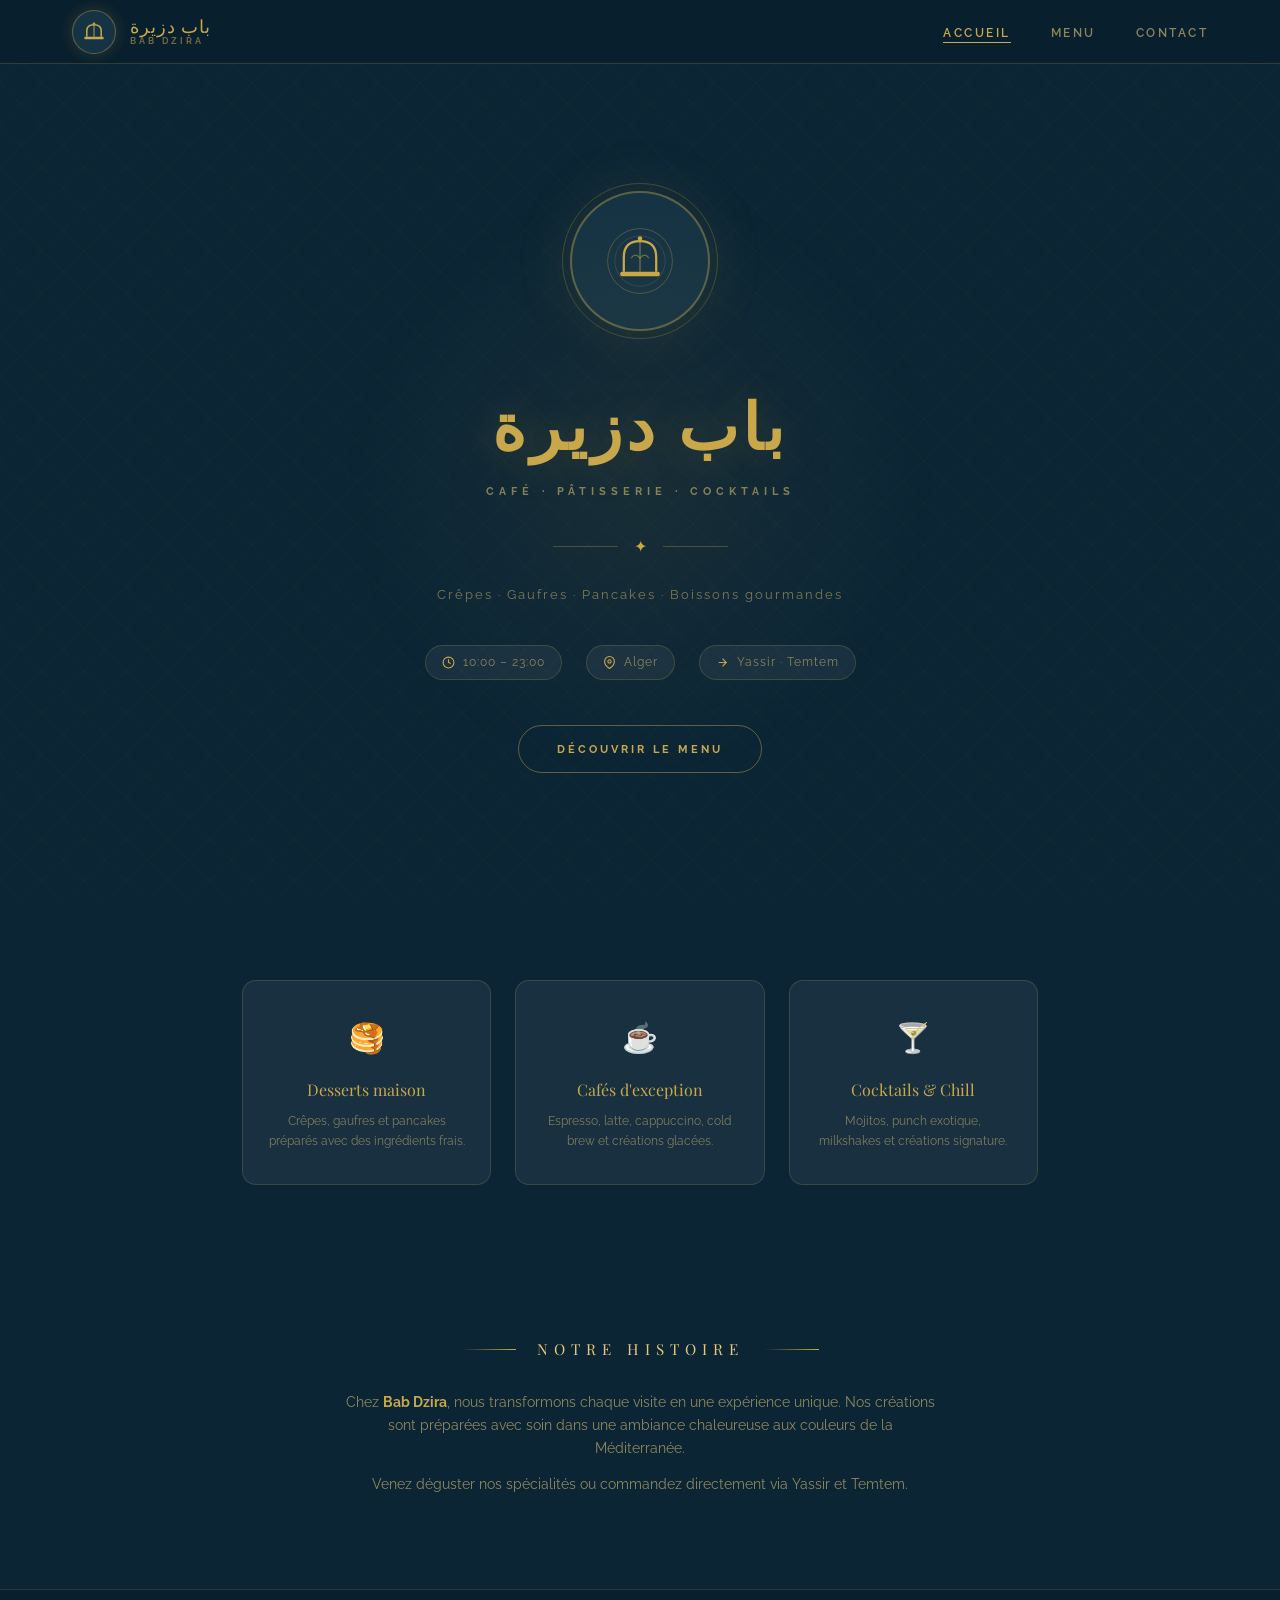
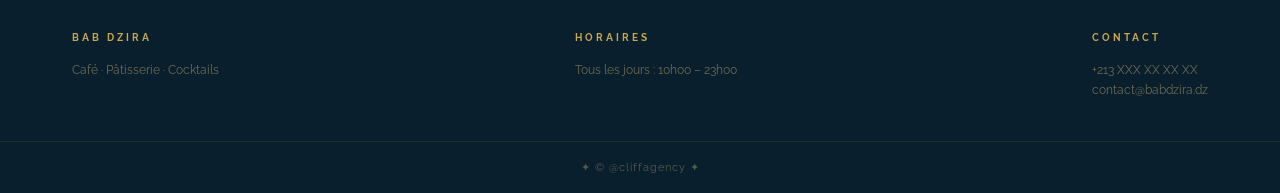
==== commit c01fd507: "Update index.html" ====
--- a/index.html
+++ b/index.html
@@ -118,7 +118,7 @@
         <div class="footer-col"><h4>Horaires</h4><p>Tous les jours : 10h00 – 23h00</p></div>
         <div class="footer-col"><h4>Contact</h4><p>+213 XXX XX XX XX</p><p>contact@babdzira.dz</p></div>
     </div>
-    <div class="footer-bottom">✦ &copy; 2026 Bab Dzira · Tlemcen, Algérie ✦</div>
+    <div class="footer-bottom">✦ &copy; @cliffagency ✦</div>
 </footer>
 
 <script src="script.js"></script>
